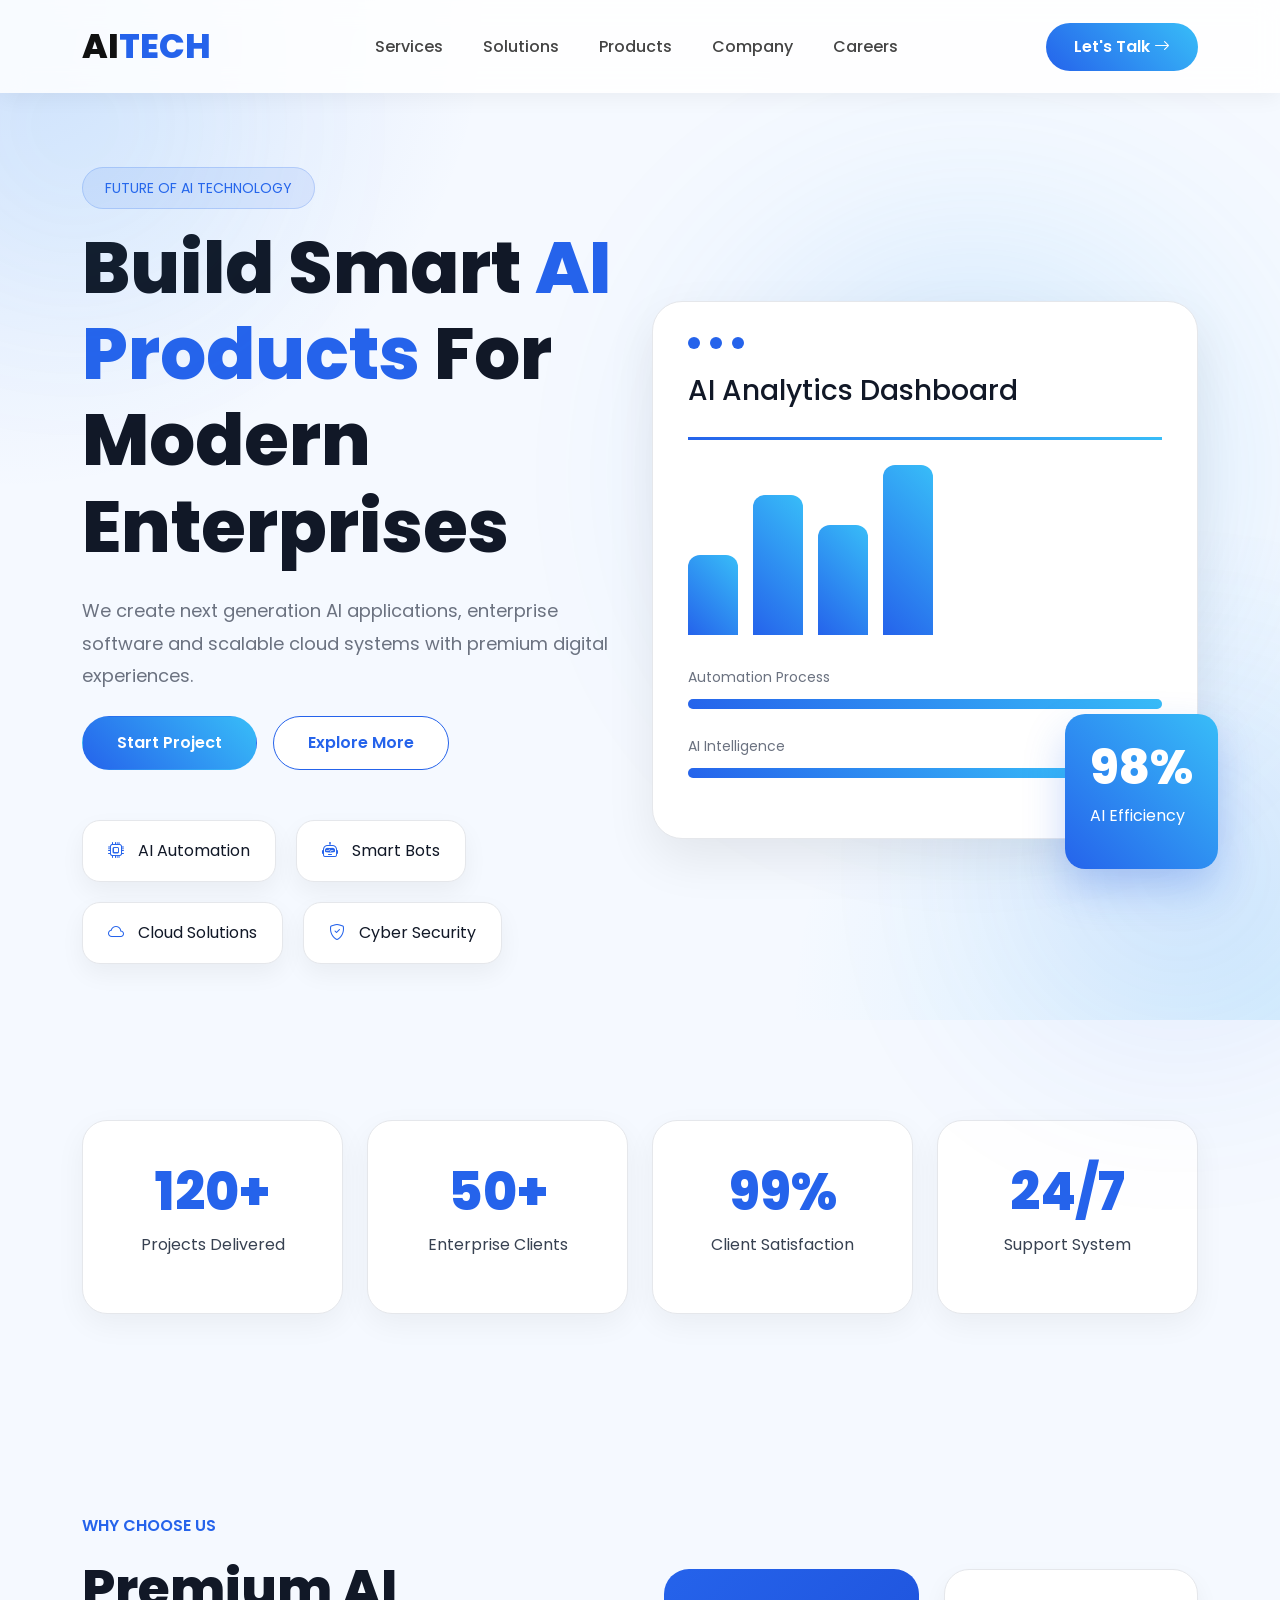
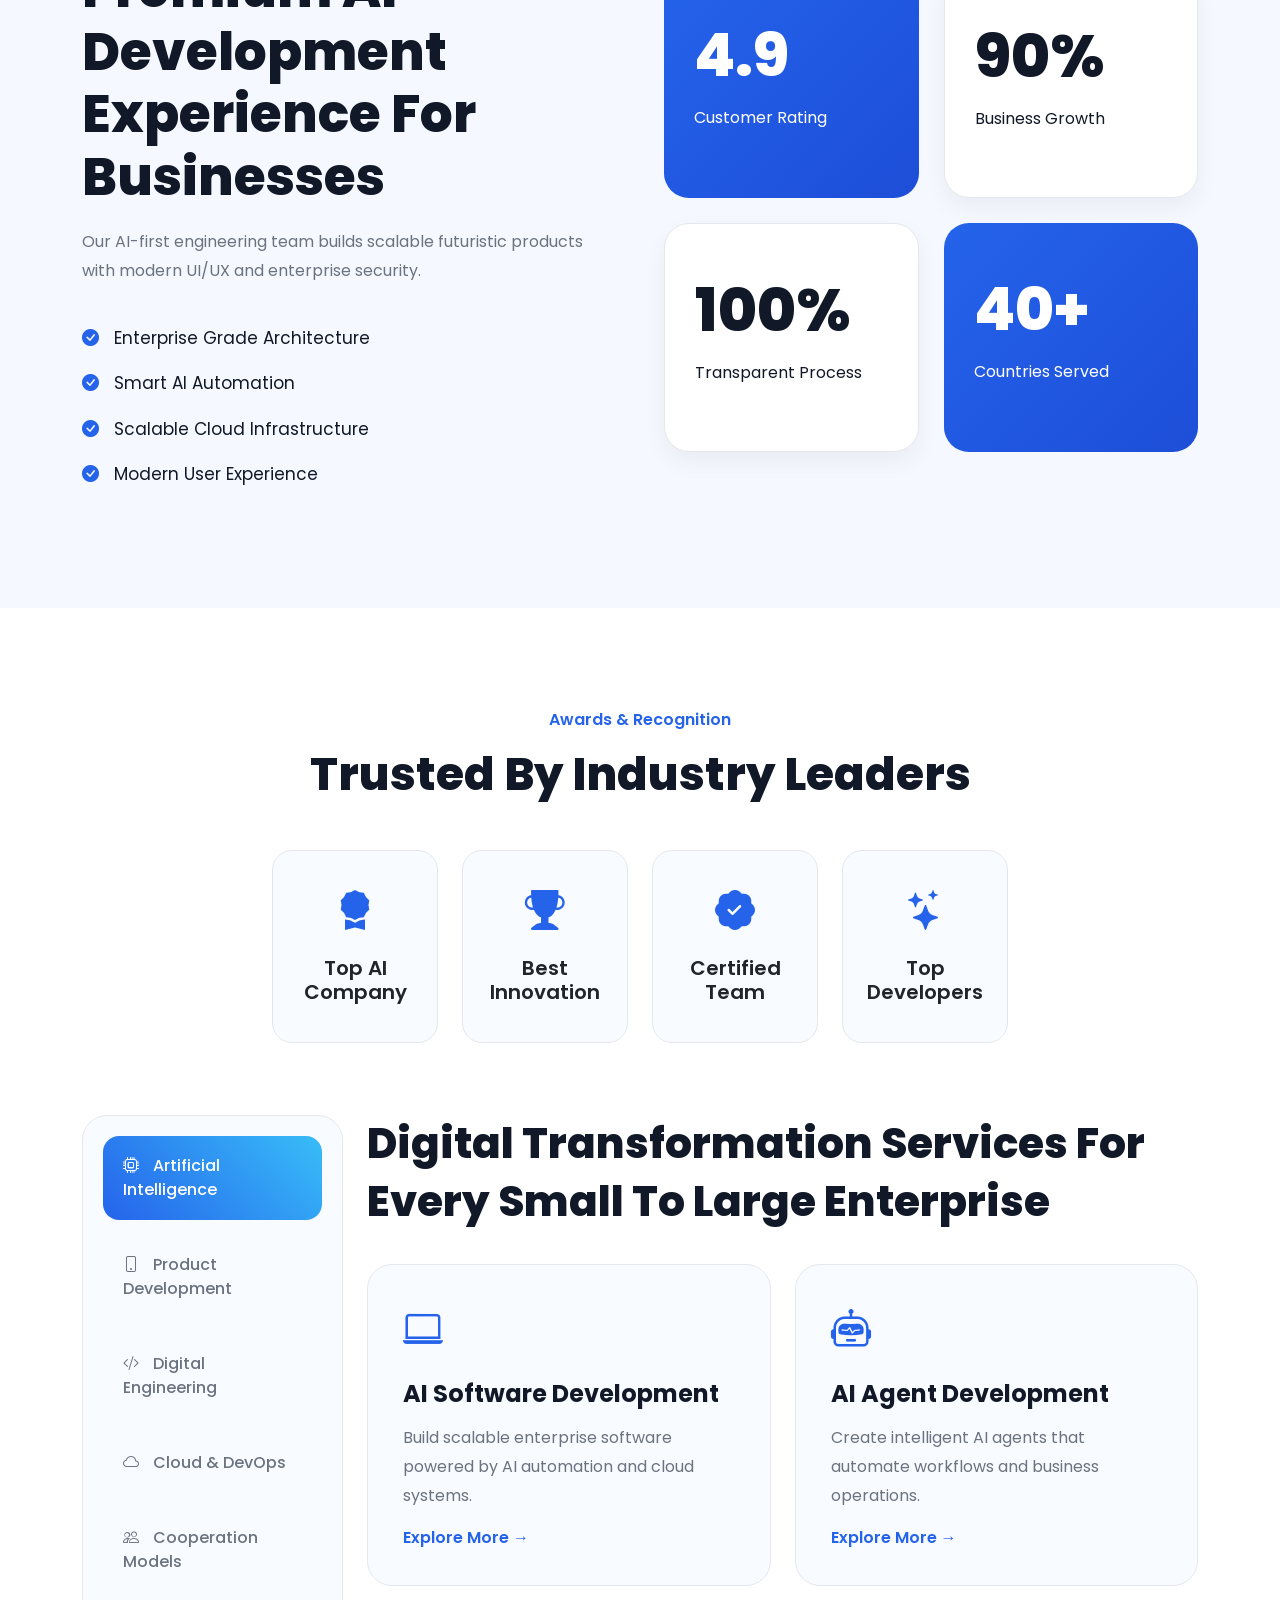
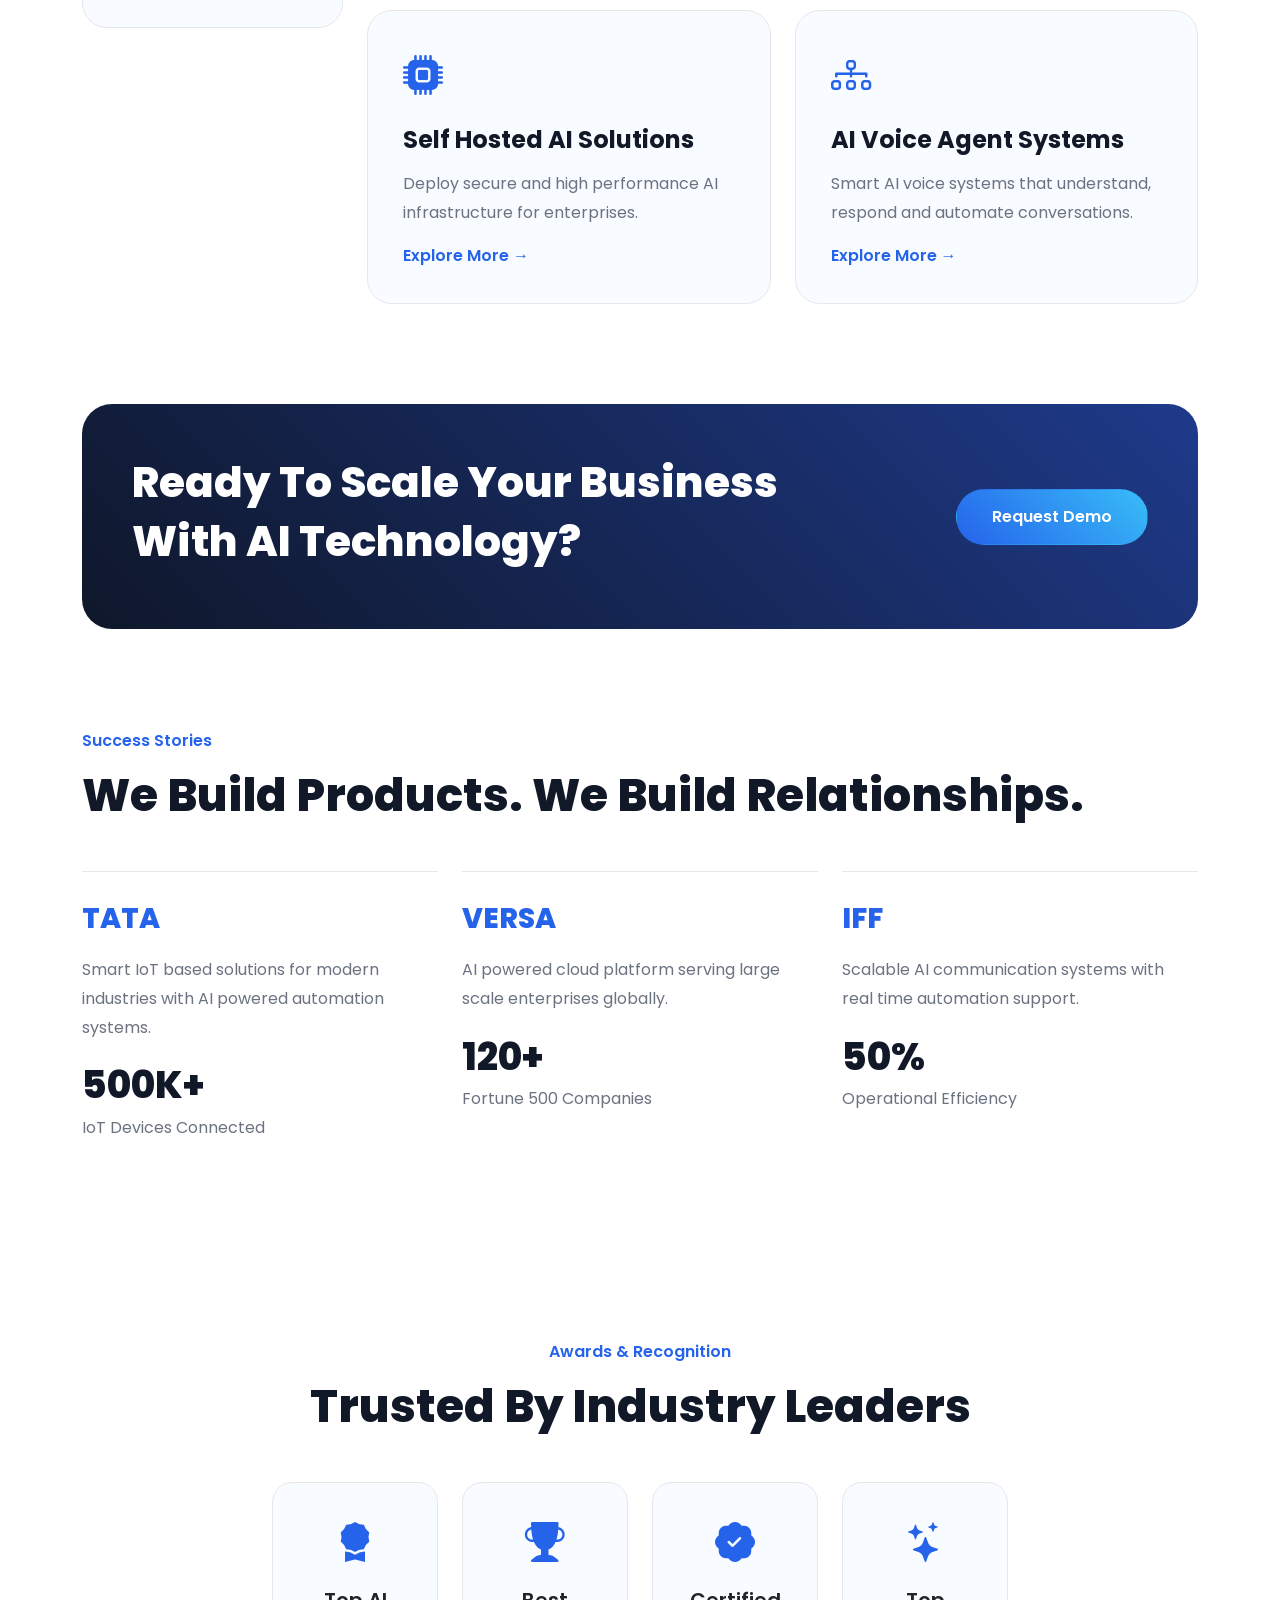
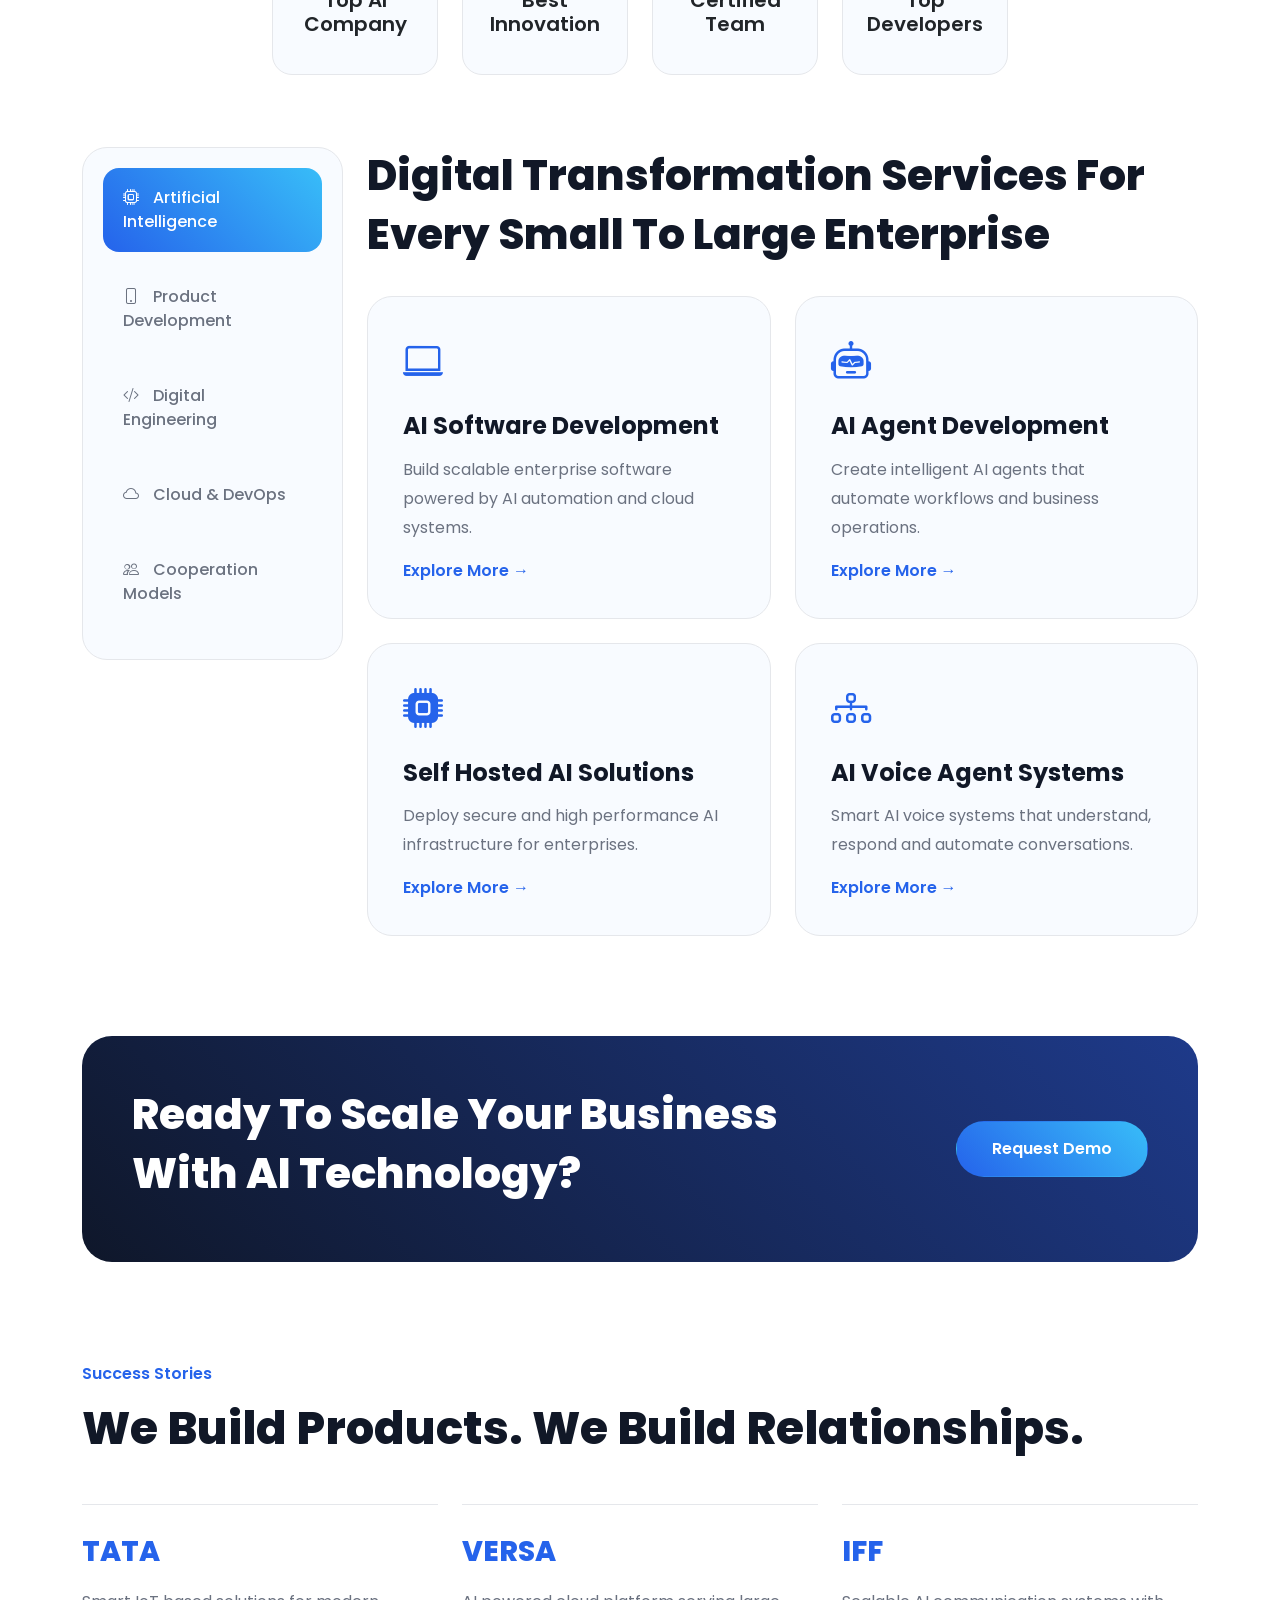
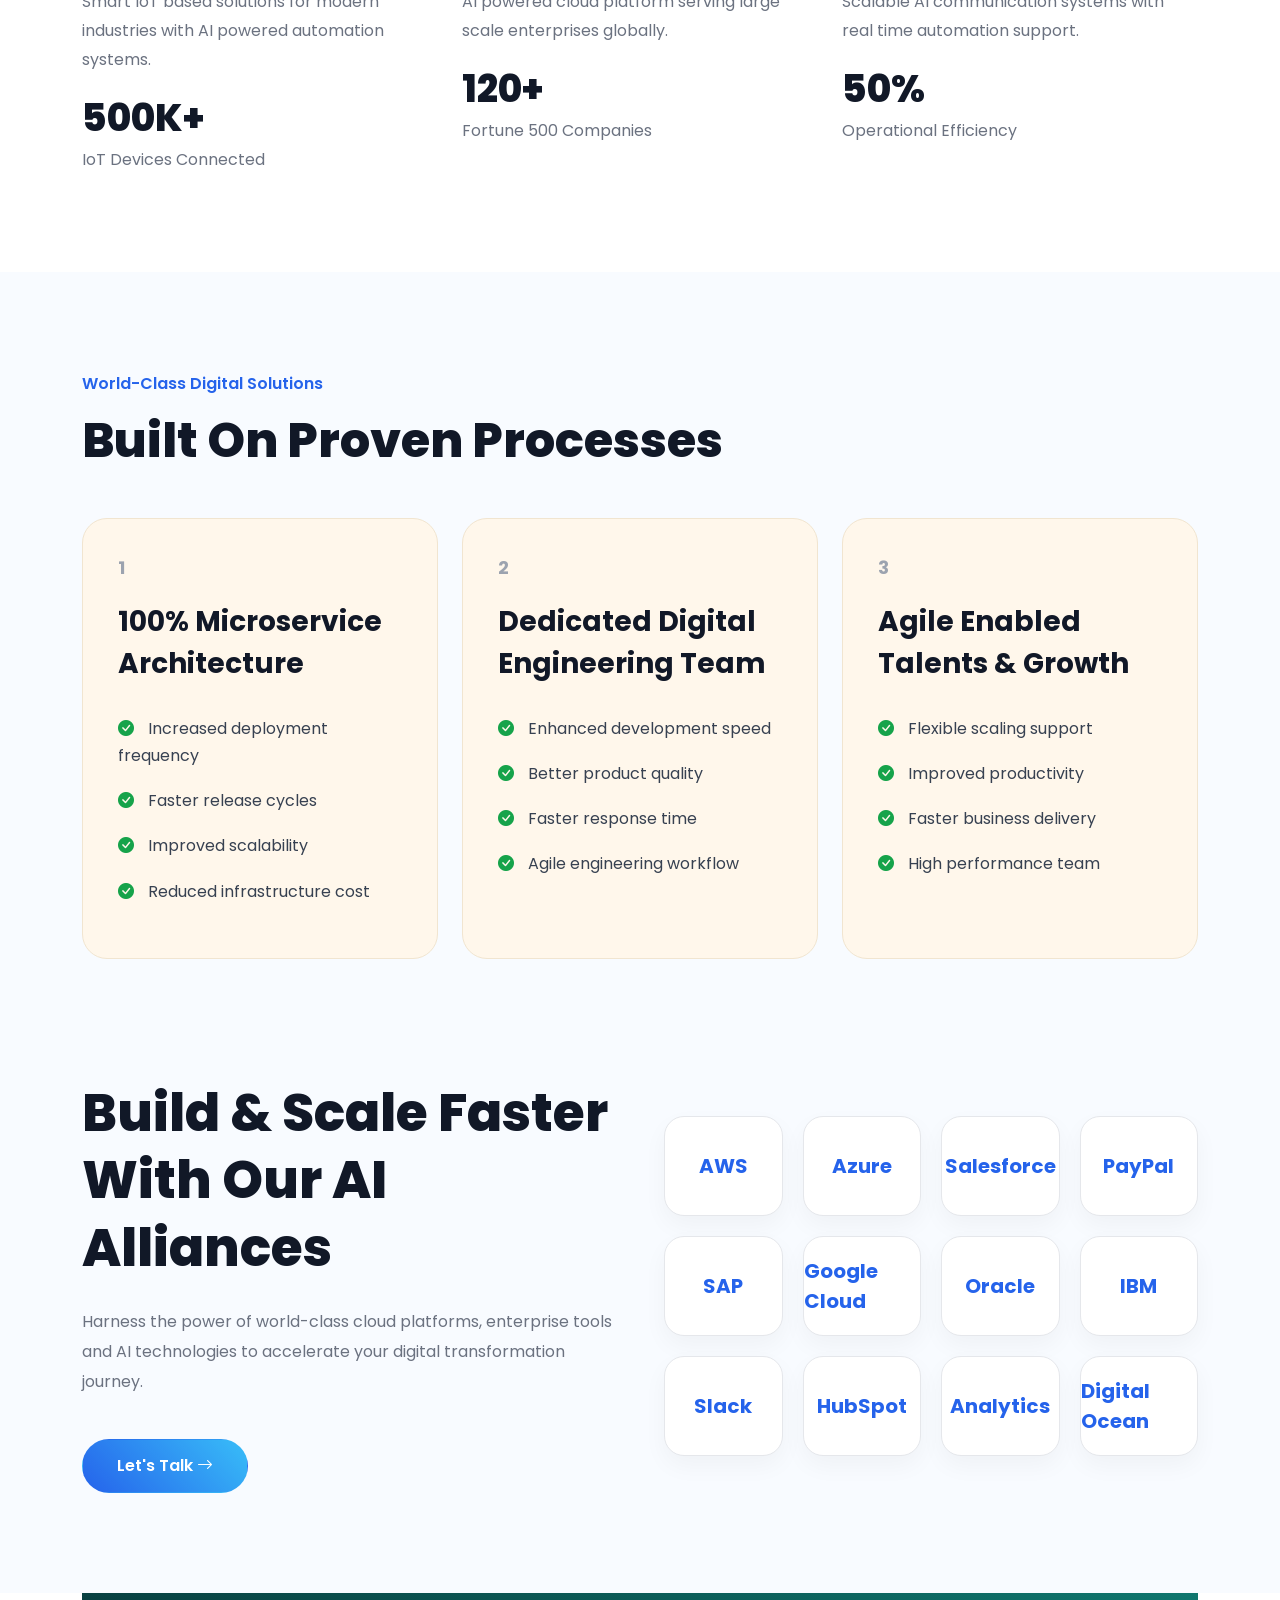
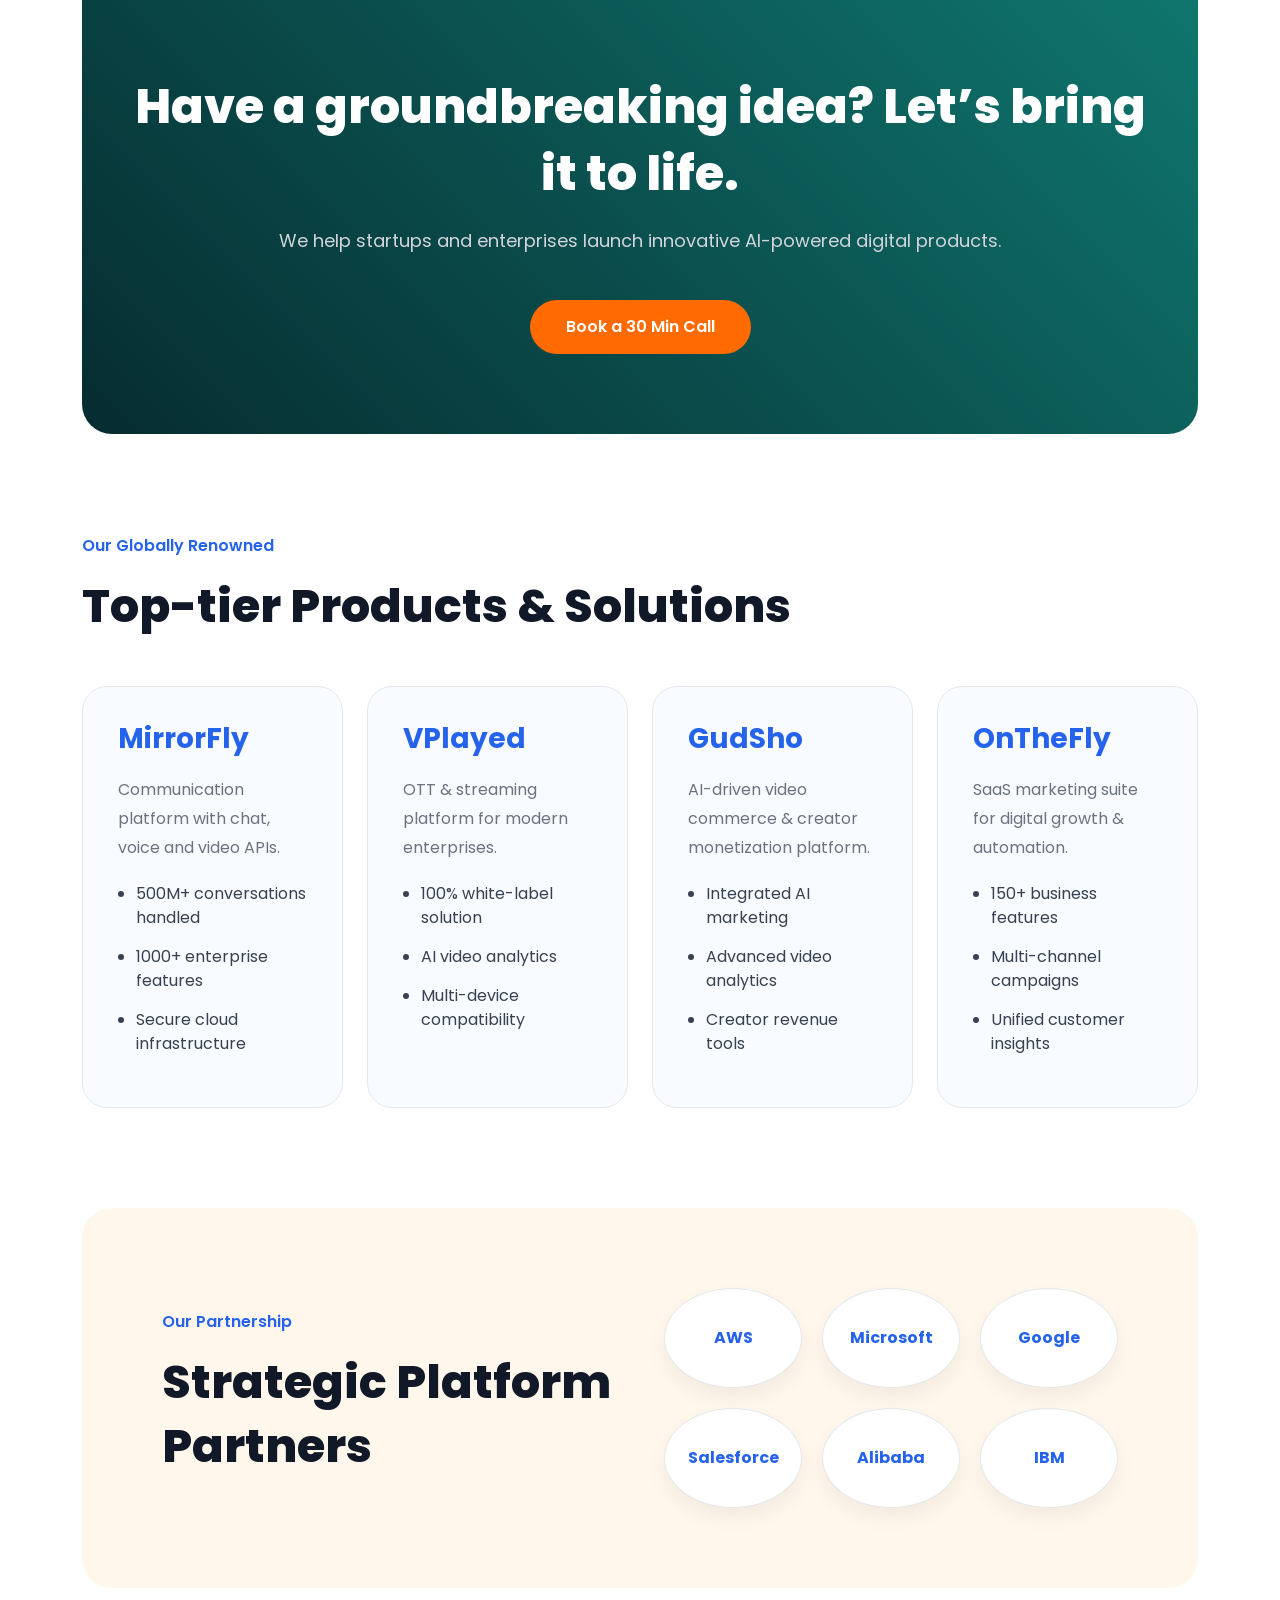
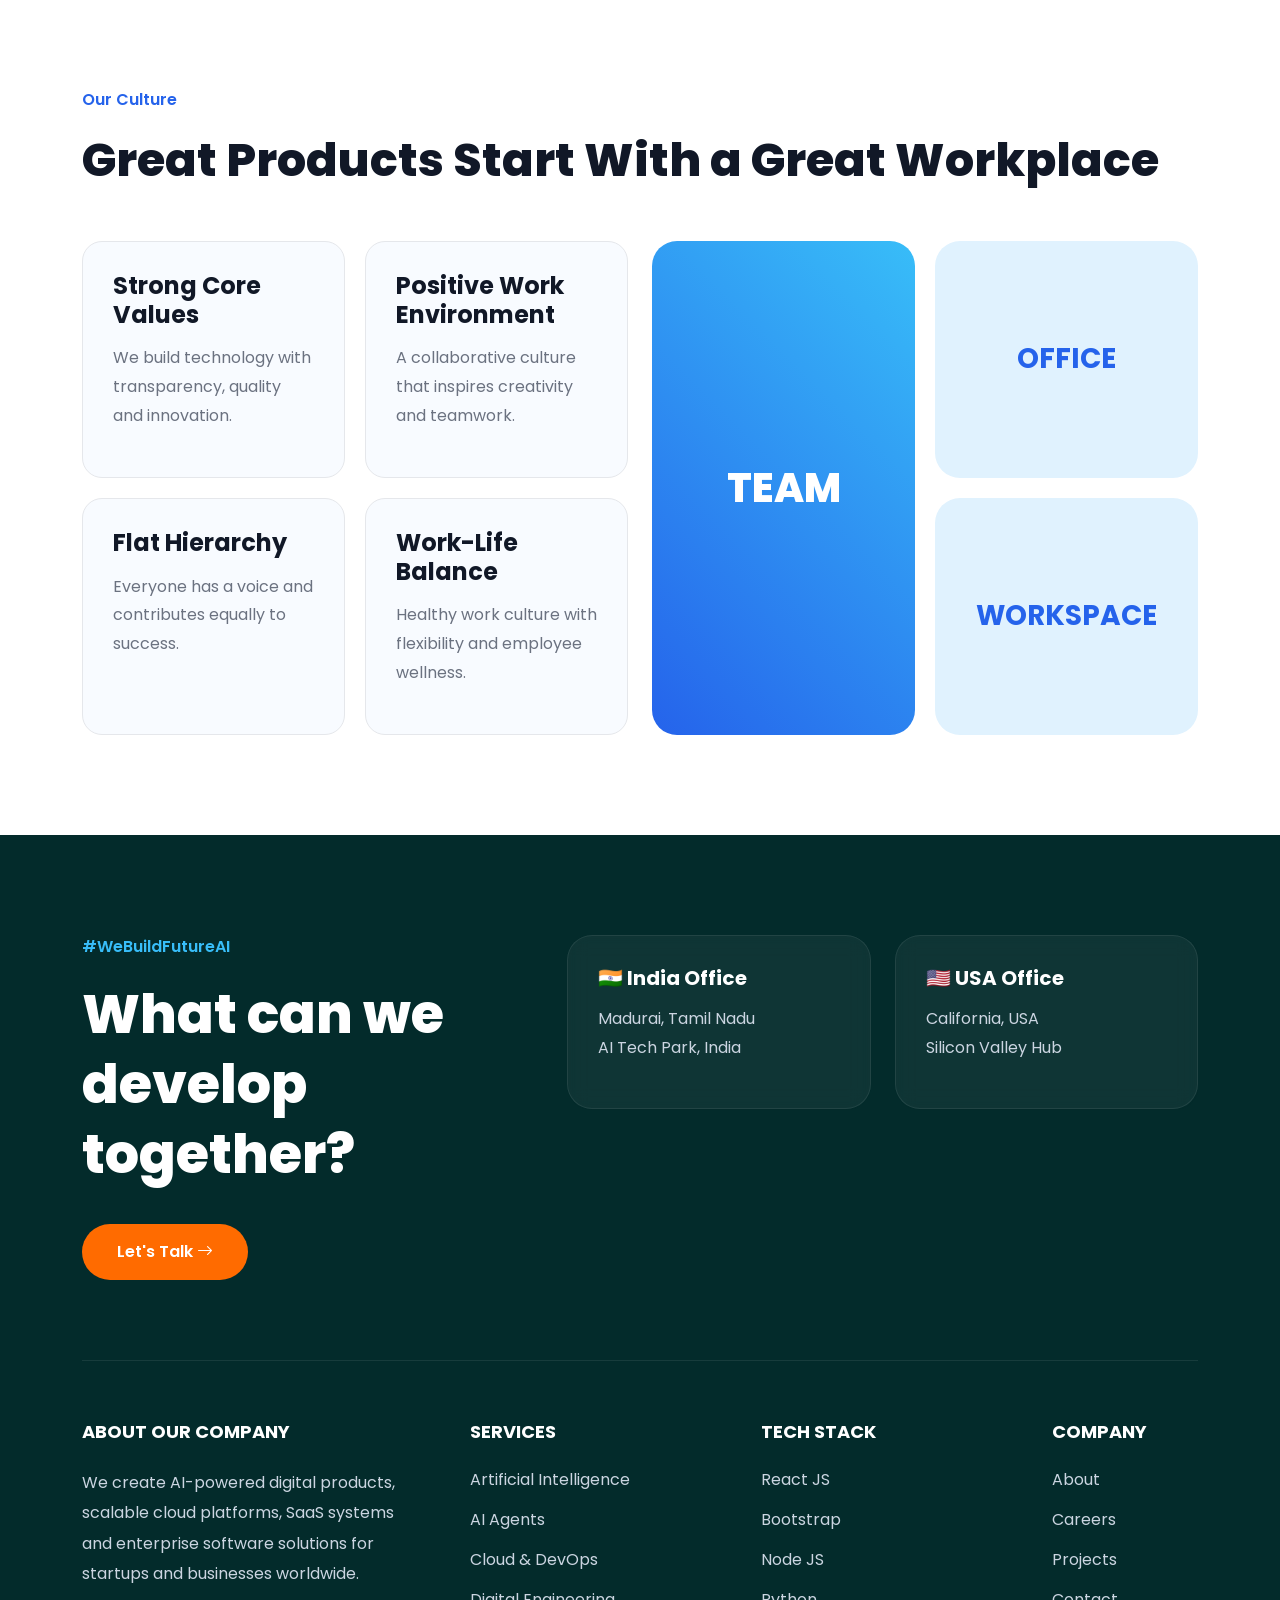
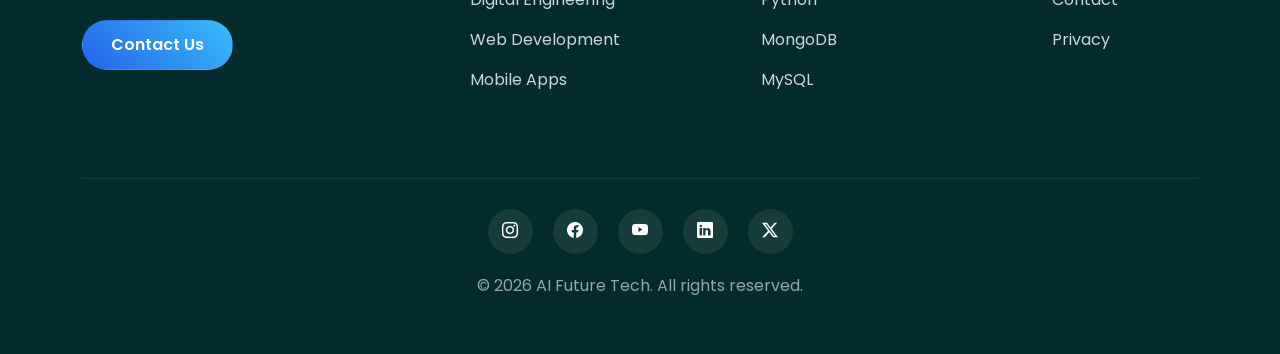
==== index.html @ e61eaa7d "Rename Ai tech.html to index.html" ====
<!DOCTYPE html>
<html lang="en">

<head>
    <meta charset="UTF-8">
    <meta name="viewport" content="width=device-width, initial-scale=1.0">
    <title>AI TECH</title>

    <!-- BOOTSTRAP -->
    <link href="https://cdn.jsdelivr.net/npm/bootstrap@5.3.3/dist/css/bootstrap.min.css" rel="stylesheet">

    <!-- BOOTSTRAP ICON -->
    <link rel="stylesheet" href="https://cdn.jsdelivr.net/npm/bootstrap-icons@1.11.3/font/bootstrap-icons.min.css">

    <!-- EXTERNAL CSS -->
    <link rel="stylesheet" href="style.css">
</head>

<body>


    <!-- NAVBAR -->


    <nav class="navbar navbar-expand-lg navbar-dark fixed-top py-3">
        <div class="container">

            <a class="navbar-brand logo" href="#">
                AI<span>TECH</span>
            </a>

            <button class="navbar-toggler shadow-none border-0" data-bs-toggle="collapse" data-bs-target="#navbar">
                <span class="navbar-toggler-icon"></span>
            </button>

            <div class="collapse navbar-collapse" id="navbar">

                <ul class="navbar-nav mx-auto gap-lg-4 text-center mt-4 mt-lg-0">

                    <li class="nav-item">
                        <a class="nav-link" href="#">Services</a>
                    </li>

                    <li class="nav-item">
                        <a class="nav-link" href="#">Solutions</a>
                    </li>

                    <li class="nav-item">
                        <a class="nav-link" href="#">Products</a>
                    </li>

                    <li class="nav-item">
                        <a class="nav-link" href="#">Company</a>
                    </li>

                    <li class="nav-item">
                        <a class="nav-link" href="#">Careers</a>
                    </li>

                </ul>

                <a href="#" class="btn nav-btn">
                    Let's Talk
                    <i class="bi bi-arrow-right"></i>
                </a>

            </div>

        </div>
    </nav>



    <!-- HERO SECTION -->


    <section class="hero-section">

        <div class="glow glow1"></div>
        <div class="glow glow2"></div>

        <div class="container">

            <div class="row align-items-center min-vh-100">

                <!-- LEFT -->

                <div class="col-lg-6">

                    <div class="hero-text">

                        <span class="hero-badge">
                            FUTURE OF AI TECHNOLOGY
                        </span>

                        <h1>
                            Build Smart <span>AI Products</span>
                            For Modern Enterprises
                        </h1>

                        <p>
                            We create next generation AI applications,
                            enterprise software and scalable cloud systems
                            with premium digital experiences.
                        </p>

                        <div class="d-flex flex-wrap gap-3 mt-4">

                            <a href="#" class="btn hero-btn1">
                                Start Project
                            </a>

                            <a href="#" class="btn hero-btn2">
                                Explore More
                            </a>

                        </div>


                        <!-- FEATURE CARDS -->


                        <div class="feature-wrapper">

                            <div class="feature-card">
                                <i class="bi bi-cpu"></i>
                                AI Automation
                            </div>

                            <div class="feature-card">
                                <i class="bi bi-robot"></i>
                                Smart Bots
                            </div>

                            <div class="feature-card">
                                <i class="bi bi-cloud"></i>
                                Cloud Solutions
                            </div>

                            <div class="feature-card">
                                <i class="bi bi-shield-check"></i>
                                Cyber Security
                            </div>

                        </div>

                    </div>

                </div>



                <!-- RIGHT -->


                <div class="col-lg-6 mt-5 mt-lg-0">

                    <div class="hero-image">

                        <div class="circle-bg"></div>

                        <div class="dashboard-card">

                            <div class="top-dots">
                                <span></span>
                                <span></span>
                                <span></span>
                            </div>

                            <h3>AI Analytics Dashboard</h3>

                            <div class="chart-box">

                                <div class="chart-line"></div>

                                <div class="chart-bars">

                                    <div class="bar bar1"></div>
                                    <div class="bar bar2"></div>
                                    <div class="bar bar3"></div>
                                    <div class="bar bar4"></div>

                                </div>

                            </div>

                            <div class="progress-area">

                                <small>Automation Process</small>

                                <div class="progress">
                                    <div class="progress-bar w-100"></div>
                                </div>

                            </div>

                            <div class="progress-area">

                                <small>AI Intelligence</small>

                                <div class="progress">
                                    <div class="progress-bar progress2"></div>
                                </div>

                            </div>

                        </div>


                        <!-- FLOATING BOX -->


                        <div class="floating-card">

                            <h2>98%</h2>

                            <p>AI Efficiency</p>

                        </div>

                    </div>

                </div>

            </div>

        </div>

    </section>



    <!-- STATS SECTION -->


    <section class="stats-section">

        <div class="container">

            <div class="row g-4">

                <div class="col-md-3 col-6">

                    <div class="stats-card">

                        <h2>120+</h2>
                        <p>Projects Delivered</p>

                    </div>

                </div>

                <div class="col-md-3 col-6">

                    <div class="stats-card">

                        <h2>50+</h2>
                        <p>Enterprise Clients</p>

                    </div>

                </div>

                <div class="col-md-3 col-6">

                    <div class="stats-card">

                        <h2>99%</h2>
                        <p>Client Satisfaction</p>

                    </div>

                </div>

                <div class="col-md-3 col-6">

                    <div class="stats-card">

                        <h2>24/7</h2>
                        <p>Support System</p>

                    </div>

                </div>

            </div>

        </div>

    </section>



    <!-- WHY SECTION -->


    <section class="why-section">

        <div class="container">

            <div class="row align-items-center g-5">

                <!-- LEFT -->

                <div class="col-lg-6">

                    <div class="why-left">

                        <span class="section-tag">
                            WHY CHOOSE US
                        </span>

                        <h2>
                            Premium AI Development
                            Experience For Businesses
                        </h2>

                        <p>
                            Our AI-first engineering team builds scalable
                            futuristic products with modern UI/UX and enterprise security.
                        </p>

                        <div class="why-list">

                            <div>
                                <i class="bi bi-check-circle-fill"></i>
                                Enterprise Grade Architecture
                            </div>

                            <div>
                                <i class="bi bi-check-circle-fill"></i>
                                Smart AI Automation
                            </div>

                            <div>
                                <i class="bi bi-check-circle-fill"></i>
                                Scalable Cloud Infrastructure
                            </div>

                            <div>
                                <i class="bi bi-check-circle-fill"></i>
                                Modern User Experience
                            </div>

                        </div>

                    </div>

                </div>



                <!-- RIGHT -->


                <div class="col-lg-6">

                    <div class="right-grid">

                        <div class="grid-card dark-card">

                            <h1>4.9</h1>
                            <p>Customer Rating</p>

                        </div>

                        <div class="grid-card light-card">

                            <h1>90%</h1>
                            <p>Business Growth</p>

                        </div>

                        <div class="grid-card light-card">

                            <h1>100%</h1>
                            <p>Transparent Process</p>

                        </div>

                        <div class="grid-card dark-card">

                            <h1>40+</h1>
                            <p>Countries Served</p>

                        </div>

                    </div>

                </div>

            </div>

        </div>

    </section>
    <!-- SERVICES SECTION -->

    <section class="services-section">

        <div class="container">

            <!-- TOP AWARDS -->

            <div class="awards-wrapper text-center">

                <p class="award-small">
                    Awards & Recognition
                </p>

                <h2 class="award-title">
                    Trusted By Industry Leaders
                </h2>

                <div class="row justify-content-center g-4 mt-4">

                    <div class="col-6 col-md-2">
                        <div class="award-card">
                            <i class="bi bi-award-fill"></i>
                            <h5>Top AI Company</h5>
                        </div>
                    </div>

                    <div class="col-6 col-md-2">
                        <div class="award-card">
                            <i class="bi bi-trophy-fill"></i>
                            <h5>Best Innovation</h5>
                        </div>
                    </div>

                    <div class="col-6 col-md-2">
                        <div class="award-card">
                            <i class="bi bi-patch-check-fill"></i>
                            <h5>Certified Team</h5>
                        </div>
                    </div>

                    <div class="col-6 col-md-2">
                        <div class="award-card">
                            <i class="bi bi-stars"></i>
                            <h5>Top Developers</h5>
                        </div>
                    </div>

                </div>

            </div>



            <!-- MAIN SERVICES -->

            <div class="row align-items-start mt-5 g-4">

                <!-- LEFT MENU -->

                <div class="col-lg-3">

                    <div class="service-menu">

                        <div class="menu-item active-menu">
                            <i class="bi bi-cpu"></i>
                            Artificial Intelligence
                        </div>

                        <div class="menu-item">
                            <i class="bi bi-phone"></i>
                            Product Development
                        </div>

                        <div class="menu-item">
                            <i class="bi bi-code-slash"></i>
                            Digital Engineering
                        </div>

                        <div class="menu-item">
                            <i class="bi bi-cloud"></i>
                            Cloud & DevOps
                        </div>

                        <div class="menu-item">
                            <i class="bi bi-people"></i>
                            Cooperation Models
                        </div>

                    </div>

                </div>



                <!-- RIGHT CARDS -->

                <div class="col-lg-9">

                    <h2 class="service-title">
                        Digital Transformation Services For
                        Every Small To Large Enterprise
                    </h2>

                    <div class="row g-4 mt-2">

                        <div class="col-md-6">

                            <div class="service-card">

                                <i class="bi bi-laptop service-icon"></i>

                                <h4>AI Software Development</h4>

                                <p>
                                    Build scalable enterprise software powered
                                    by AI automation and cloud systems.
                                </p>

                                <a href="#">
                                    Explore More →
                                </a>

                            </div>

                        </div>

                        <div class="col-md-6">

                            <div class="service-card">

                                <i class="bi bi-robot service-icon"></i>

                                <h4>AI Agent Development</h4>

                                <p>
                                    Create intelligent AI agents that automate
                                    workflows and business operations.
                                </p>

                                <a href="#">
                                    Explore More →
                                </a>

                            </div>

                        </div>

                        <div class="col-md-6">

                            <div class="service-card">

                                <i class="bi bi-cpu-fill service-icon"></i>

                                <h4>Self Hosted AI Solutions</h4>

                                <p>
                                    Deploy secure and high performance
                                    AI infrastructure for enterprises.
                                </p>

                                <a href="#">
                                    Explore More →
                                </a>

                            </div>

                        </div>

                        <div class="col-md-6">

                            <div class="service-card">

                                <i class="bi bi-diagram-3 service-icon"></i>

                                <h4>AI Voice Agent Systems</h4>

                                <p>
                                    Smart AI voice systems that understand,
                                    respond and automate conversations.
                                </p>

                                <a href="#">
                                    Explore More →
                                </a>

                            </div>

                        </div>

                    </div>

                </div>

            </div>



            <!-- CTA SECTION -->

            <div class="cta-box">

                <div class="row align-items-center">

                    <div class="col-lg-8">

                        <h2>
                            Ready To Scale Your Business
                            With AI Technology?
                        </h2>

                    </div>

                    <div class="col-lg-4 text-lg-end mt-4 mt-lg-0">

                        <a href="#" class="btn cta-btn">
                            Request Demo
                        </a>

                    </div>

                </div>

            </div>



            <!-- SUCCESS STORIES -->

            <div class="success-wrapper">

                <p class="success-small">
                    Success Stories
                </p>

                <h2 class="success-title">
                    We Build Products. We Build Relationships.
                </h2>

                <div class="row g-4 mt-4">

                    <div class="col-md-4">

                        <div class="success-card">

                            <h3>TATA</h3>

                            <p>
                                Smart IoT based solutions for modern industries
                                with AI powered automation systems.
                            </p>

                            <h4>500K+</h4>

                            <span>IoT Devices Connected</span>

                        </div>

                    </div>

                    <div class="col-md-4">

                        <div class="success-card">

                            <h3>VERSA</h3>

                            <p>
                                AI powered cloud platform serving
                                large scale enterprises globally.
                            </p>

                            <h4>120+</h4>

                            <span>Fortune 500 Companies</span>

                        </div>

                    </div>

                    <div class="col-md-4">

                        <div class="success-card">

                            <h3>IFF</h3>

                            <p>
                                Scalable AI communication systems
                                with real time automation support.
                            </p>

                            <h4>50%</h4>

                            <span>Operational Efficiency</span>

                        </div>

                    </div>

                </div>

            </div>

        </div>

    </section>
    <!-- SERVICES SECTION -->

    <section class="services-section">

        <div class="container">

            <!-- TOP AWARDS -->

            <div class="awards-wrapper text-center">

                <p class="award-small">
                    Awards & Recognition
                </p>

                <h2 class="award-title">
                    Trusted By Industry Leaders
                </h2>

                <div class="row justify-content-center g-4 mt-4">

                    <div class="col-6 col-md-2">
                        <div class="award-card">
                            <i class="bi bi-award-fill"></i>
                            <h5>Top AI Company</h5>
                        </div>
                    </div>

                    <div class="col-6 col-md-2">
                        <div class="award-card">
                            <i class="bi bi-trophy-fill"></i>
                            <h5>Best Innovation</h5>
                        </div>
                    </div>

                    <div class="col-6 col-md-2">
                        <div class="award-card">
                            <i class="bi bi-patch-check-fill"></i>
                            <h5>Certified Team</h5>
                        </div>
                    </div>

                    <div class="col-6 col-md-2">
                        <div class="award-card">
                            <i class="bi bi-stars"></i>
                            <h5>Top Developers</h5>
                        </div>
                    </div>

                </div>

            </div>



            <!-- MAIN SERVICES -->

            <div class="row align-items-start mt-5 g-4">

                <!-- LEFT MENU -->

                <div class="col-lg-3">

                    <div class="service-menu">

                        <div class="menu-item active-menu">
                            <i class="bi bi-cpu"></i>
                            Artificial Intelligence
                        </div>

                        <div class="menu-item">
                            <i class="bi bi-phone"></i>
                            Product Development
                        </div>

                        <div class="menu-item">
                            <i class="bi bi-code-slash"></i>
                            Digital Engineering
                        </div>

                        <div class="menu-item">
                            <i class="bi bi-cloud"></i>
                            Cloud & DevOps
                        </div>

                        <div class="menu-item">
                            <i class="bi bi-people"></i>
                            Cooperation Models
                        </div>

                    </div>

                </div>



                <!-- RIGHT CARDS -->

                <div class="col-lg-9">

                    <h2 class="service-title">
                        Digital Transformation Services For
                        Every Small To Large Enterprise
                    </h2>

                    <div class="row g-4 mt-2">

                        <div class="col-md-6">

                            <div class="service-card">

                                <i class="bi bi-laptop service-icon"></i>

                                <h4>AI Software Development</h4>

                                <p>
                                    Build scalable enterprise software powered
                                    by AI automation and cloud systems.
                                </p>

                                <a href="#">
                                    Explore More →
                                </a>

                            </div>

                        </div>

                        <div class="col-md-6">

                            <div class="service-card">

                                <i class="bi bi-robot service-icon"></i>

                                <h4>AI Agent Development</h4>

                                <p>
                                    Create intelligent AI agents that automate
                                    workflows and business operations.
                                </p>

                                <a href="#">
                                    Explore More →
                                </a>

                            </div>

                        </div>

                        <div class="col-md-6">

                            <div class="service-card">

                                <i class="bi bi-cpu-fill service-icon"></i>

                                <h4>Self Hosted AI Solutions</h4>

                                <p>
                                    Deploy secure and high performance
                                    AI infrastructure for enterprises.
                                </p>

                                <a href="#">
                                    Explore More →
                                </a>

                            </div>

                        </div>

                        <div class="col-md-6">

                            <div class="service-card">

                                <i class="bi bi-diagram-3 service-icon"></i>

                                <h4>AI Voice Agent Systems</h4>

                                <p>
                                    Smart AI voice systems that understand,
                                    respond and automate conversations.
                                </p>

                                <a href="#">
                                    Explore More →
                                </a>

                            </div>

                        </div>

                    </div>

                </div>

            </div>



            <!-- CTA SECTION -->

            <div class="cta-box">

                <div class="row align-items-center">

                    <div class="col-lg-8">

                        <h2>
                            Ready To Scale Your Business
                            With AI Technology?
                        </h2>

                    </div>

                    <div class="col-lg-4 text-lg-end mt-4 mt-lg-0">

                        <a href="#" class="btn cta-btn">
                            Request Demo
                        </a>

                    </div>

                </div>

            </div>



            <!-- SUCCESS STORIES -->

            <div class="success-wrapper">

                <p class="success-small">
                    Success Stories
                </p>

                <h2 class="success-title">
                    We Build Products. We Build Relationships.
                </h2>

                <div class="row g-4 mt-4">

                    <div class="col-md-4">

                        <div class="success-card">

                            <h3>TATA</h3>

                            <p>
                                Smart IoT based solutions for modern industries
                                with AI powered automation systems.
                            </p>

                            <h4>500K+</h4>

                            <span>IoT Devices Connected</span>

                        </div>

                    </div>

                    <div class="col-md-4">

                        <div class="success-card">

                            <h3>VERSA</h3>

                            <p>
                                AI powered cloud platform serving
                                large scale enterprises globally.
                            </p>

                            <h4>120+</h4>

                            <span>Fortune 500 Companies</span>

                        </div>

                    </div>

                    <div class="col-md-4">

                        <div class="success-card">

                            <h3>IFF</h3>

                            <p>
                                Scalable AI communication systems
                                with real time automation support.
                            </p>

                            <h4>50%</h4>

                            <span>Operational Efficiency</span>

                        </div>

                    </div>

                </div>

            </div>

        </div>

    </section>
    <!-- PROCESS SECTION -->

    <section class="process-section">

        <div class="container">

            <!-- TOP TITLE -->

            <div class="process-heading">

                <p class="process-small">
                    World-Class Digital Solutions
                </p>

                <h2 class="process-title">
                    Built On Proven Processes
                </h2>

            </div>



            <!-- PROCESS CARDS -->

            <div class="row g-4 mt-4">

                <!-- CARD 1 -->

                <div class="col-lg-4">

                    <div class="process-card">

                        <span class="process-number">1</span>

                        <h3>
                            100% Microservice Architecture
                        </h3>

                        <div class="process-list">

                            <div>
                                <i class="bi bi-check-circle-fill"></i>
                                Increased deployment frequency
                            </div>

                            <div>
                                <i class="bi bi-check-circle-fill"></i>
                                Faster release cycles
                            </div>

                            <div>
                                <i class="bi bi-check-circle-fill"></i>
                                Improved scalability
                            </div>

                            <div>
                                <i class="bi bi-check-circle-fill"></i>
                                Reduced infrastructure cost
                            </div>

                        </div>

                    </div>

                </div>



                <!-- CARD 2 -->

                <div class="col-lg-4">

                    <div class="process-card">

                        <span class="process-number">2</span>

                        <h3>
                            Dedicated Digital Engineering Team
                        </h3>

                        <div class="process-list">

                            <div>
                                <i class="bi bi-check-circle-fill"></i>
                                Enhanced development speed
                            </div>

                            <div>
                                <i class="bi bi-check-circle-fill"></i>
                                Better product quality
                            </div>

                            <div>
                                <i class="bi bi-check-circle-fill"></i>
                                Faster response time
                            </div>

                            <div>
                                <i class="bi bi-check-circle-fill"></i>
                                Agile engineering workflow
                            </div>

                        </div>

                    </div>

                </div>



                <!-- CARD 3 -->

                <div class="col-lg-4">

                    <div class="process-card">

                        <span class="process-number">3</span>

                        <h3>
                            Agile Enabled Talents & Growth
                        </h3>

                        <div class="process-list">

                            <div>
                                <i class="bi bi-check-circle-fill"></i>
                                Flexible scaling support
                            </div>

                            <div>
                                <i class="bi bi-check-circle-fill"></i>
                                Improved productivity
                            </div>

                            <div>
                                <i class="bi bi-check-circle-fill"></i>
                                Faster business delivery
                            </div>

                            <div>
                                <i class="bi bi-check-circle-fill"></i>
                                High performance team
                            </div>

                        </div>

                    </div>

                </div>

            </div>



            <!-- PLATFORM SECTION -->

            <div class="platform-section">

                <div class="row align-items-center g-5">

                    <!-- LEFT -->

                    <div class="col-lg-6">

                        <div class="platform-content">

                            <h2>
                                Build & Scale Faster
                                With Our AI Alliances
                            </h2>

                            <p>
                                Harness the power of world-class cloud platforms,
                                enterprise tools and AI technologies to accelerate
                                your digital transformation journey.
                            </p>

                            <a href="#" class="btn platform-btn">
                                Let's Talk
                                <i class="bi bi-arrow-right"></i>
                            </a>

                        </div>

                    </div>



                    <!-- RIGHT -->

                    <div class="col-lg-6">

                        <div class="logo-grid">

                            <div class="logo-box">AWS</div>
                            <div class="logo-box">Azure</div>
                            <div class="logo-box">Salesforce</div>
                            <div class="logo-box">PayPal</div>

                            <div class="logo-box">SAP</div>
                            <div class="logo-box">Google Cloud</div>
                            <div class="logo-box">Oracle</div>
                            <div class="logo-box">IBM</div>

                            <div class="logo-box">Slack</div>
                            <div class="logo-box">HubSpot</div>
                            <div class="logo-box">Analytics</div>
                            <div class="logo-box">Digital Ocean</div>

                        </div>

                    </div>

                </div>

            </div>

        </div>

    </section>
    <!-- FINAL SHOWCASE SECTION -->

    <section class="showcase-section">

        <div class="container">

            <!-- CTA BANNER -->

            <div class="idea-banner text-center">

                <h2>
                    Have a groundbreaking idea?
                    Let’s bring it to life.
                </h2>

                <p>
                    We help startups and enterprises launch innovative
                    AI-powered digital products.
                </p>

                <a href="#" class="btn idea-btn">
                    Book a 30 Min Call
                </a>

            </div>



            <!-- PRODUCTS SECTION -->

            <div class="products-section">

                <p class="section-small">
                    Our Globally Renowned
                </p>

                <h2 class="section-title">
                    Top-tier Products & Solutions
                </h2>

                <div class="row g-4 mt-4">

                    <!-- PRODUCT 1 -->

                    <div class="col-lg-3 col-md-6">

                        <div class="product-card">

                            <h4>MirrorFly</h4>

                            <p>
                                Communication platform with chat,
                                voice and video APIs.
                            </p>

                            <ul>
                                <li>500M+ conversations handled</li>
                                <li>1000+ enterprise features</li>
                                <li>Secure cloud infrastructure</li>
                            </ul>

                        </div>

                    </div>



                    <!-- PRODUCT 2 -->

                    <div class="col-lg-3 col-md-6">

                        <div class="product-card">

                            <h4>VPlayed</h4>

                            <p>
                                OTT & streaming platform
                                for modern enterprises.
                            </p>

                            <ul>
                                <li>100% white-label solution</li>
                                <li>AI video analytics</li>
                                <li>Multi-device compatibility</li>
                            </ul>

                        </div>

                    </div>



                    <!-- PRODUCT 3 -->

                    <div class="col-lg-3 col-md-6">

                        <div class="product-card">

                            <h4>GudSho</h4>

                            <p>
                                AI-driven video commerce
                                & creator monetization platform.
                            </p>

                            <ul>
                                <li>Integrated AI marketing</li>
                                <li>Advanced video analytics</li>
                                <li>Creator revenue tools</li>
                            </ul>

                        </div>

                    </div>



                    <!-- PRODUCT 4 -->

                    <div class="col-lg-3 col-md-6">

                        <div class="product-card">

                            <h4>OnTheFly</h4>

                            <p>
                                SaaS marketing suite for
                                digital growth & automation.
                            </p>

                            <ul>
                                <li>150+ business features</li>
                                <li>Multi-channel campaigns</li>
                                <li>Unified customer insights</li>
                            </ul>

                        </div>

                    </div>

                </div>

            </div>



            <!-- PARTNER SECTION -->

            <div class="partner-section">

                <div class="row align-items-center g-5">

                    <!-- LEFT -->

                    <div class="col-lg-6">

                        <p class="section-small">
                            Our Partnership
                        </p>

                        <h2 class="section-title">
                            Strategic Platform Partners
                        </h2>

                    </div>



                    <!-- RIGHT -->

                    <div class="col-lg-6">

                        <div class="partner-grid">

                            <div class="partner-logo">AWS</div>
                            <div class="partner-logo">Microsoft</div>
                            <div class="partner-logo">Google</div>

                            <div class="partner-logo">Salesforce</div>
                            <div class="partner-logo">Alibaba</div>
                            <div class="partner-logo">IBM</div>

                        </div>

                    </div>

                </div>

            </div>



            <!-- CULTURE SECTION -->

            <div class="culture-section">

                <p class="section-small">
                    Our Culture
                </p>

                <h2 class="section-title">
                    Great Products Start With
                    a Great Workplace
                </h2>

                <div class="row g-4 mt-4">

                    <!-- LEFT -->

                    <div class="col-lg-6">

                        <div class="culture-grid">

                            <div class="culture-box">

                                <h4>Strong Core Values</h4>

                                <p>
                                    We build technology with transparency,
                                    quality and innovation.
                                </p>

                            </div>

                            <div class="culture-box">

                                <h4>Positive Work Environment</h4>

                                <p>
                                    A collaborative culture that inspires
                                    creativity and teamwork.
                                </p>

                            </div>

                            <div class="culture-box">

                                <h4>Flat Hierarchy</h4>

                                <p>
                                    Everyone has a voice and contributes
                                    equally to success.
                                </p>

                            </div>

                            <div class="culture-box">

                                <h4>Work-Life Balance</h4>

                                <p>
                                    Healthy work culture with flexibility
                                    and employee wellness.
                                </p>

                            </div>

                        </div>

                    </div>



                    <!-- RIGHT -->

                    <div class="col-lg-6">

                        <div class="image-layout">

                            <div class="big-image">
                                TEAM
                            </div>

                            <div class="small-images">

                                <div class="small-image">
                                    OFFICE
                                </div>

                                <div class="small-image">
                                    WORKSPACE
                                </div>

                            </div>

                        </div>

                    </div>

                </div>

            </div>

        </div>

    </section>
    <!-- FOOTER SECTION -->

    <footer class="footer-section">

        <div class="container">

            <!-- TOP AREA -->

            <div class="row g-5">

                <!-- LEFT -->

                <div class="col-lg-5">

                    <p class="footer-tag">
                        #WeBuildFutureAI
                    </p>

                    <h2 class="footer-title">
                        What can we develop
                        together?
                    </h2>

                    <a href="#" class="btn footer-btn">
                        Let's Talk
                        <i class="bi bi-arrow-right"></i>
                    </a>

                </div>



                <!-- RIGHT -->

                <div class="col-lg-7">

                    <div class="row g-4">

                        <div class="col-md-6">

                            <div class="location-card">

                                <h5>
                                    🇮🇳 India Office
                                </h5>

                                <p>
                                    Madurai, Tamil Nadu<br>
                                    AI Tech Park, India
                                </p>

                            </div>

                        </div>

                        <div class="col-md-6">

                            <div class="location-card">

                                <h5>
                                    🇺🇸 USA Office
                                </h5>

                                <p>
                                    California, USA<br>
                                    Silicon Valley Hub
                                </p>

                            </div>

                        </div>

                    </div>

                </div>

            </div>



            <!-- MIDDLE AREA -->

            <div class="footer-middle">

                <div class="row g-5">

                    <!-- ABOUT -->

                    <div class="col-lg-4">

                        <div class="footer-about">

                            <h4>ABOUT OUR COMPANY</h4>

                            <p>
                                We create AI-powered digital products,
                                scalable cloud platforms, SaaS systems
                                and enterprise software solutions for
                                startups and businesses worldwide.
                            </p>

                            <a href="#" class="btn contact-btn">
                                Contact Us
                            </a>

                        </div>

                    </div>



                    <!-- SERVICES -->

                    <div class="col-lg-3">

                        <div class="footer-links">

                            <h4>SERVICES</h4>

                            <a href="#">Artificial Intelligence</a>
                            <a href="#">AI Agents</a>
                            <a href="#">Cloud & DevOps</a>
                            <a href="#">Digital Engineering</a>
                            <a href="#">Web Development</a>
                            <a href="#">Mobile Apps</a>

                        </div>

                    </div>



                    <!-- TECHNOLOGIES -->

                    <div class="col-lg-3">

                        <div class="footer-links">

                            <h4>TECH STACK</h4>

                            <a href="#">React JS</a>
                            <a href="#">Bootstrap</a>
                            <a href="#">Node JS</a>
                            <a href="#">Python</a>
                            <a href="#">MongoDB</a>
                            <a href="#">MySQL</a>

                        </div>

                    </div>



                    <!-- COMPANY -->

                    <div class="col-lg-2">

                        <div class="footer-links">

                            <h4>COMPANY</h4>

                            <a href="#">About</a>
                            <a href="#">Careers</a>
                            <a href="#">Projects</a>
                            <a href="#">Contact</a>
                            <a href="#">Privacy</a>

                        </div>

                    </div>

                </div>

            </div>



            <!-- BOTTOM -->

            <div class="footer-bottom">

                <div class="social-icons">

                    <a href="#">
                        <i class="bi bi-instagram"></i>
                    </a>

                    <a href="#">
                        <i class="bi bi-facebook"></i>
                    </a>

                    <a href="#">
                        <i class="bi bi-youtube"></i>
                    </a>

                    <a href="#">
                        <i class="bi bi-linkedin"></i>
                    </a>

                    <a href="#">
                        <i class="bi bi-twitter-x"></i>
                    </a>

                </div>

                <p>
                    © 2026 AI Future Tech.
                    All rights reserved.
                </p>

            </div>

        </div>

    </footer>
    <script src="https://cdn.jsdelivr.net/npm/bootstrap@5.3.3/dist/js/bootstrap.bundle.min.js"></script>

</body>

</html>
---- style.css ----
/* GOOGLE FONT */

@import url('https://fonts.googleapis.com/css2?family=Poppins:wght@300;400;500;600;700;800&display=swap');

* {
    margin: 0;
    padding: 0;
    box-sizing: border-box;
}

body {
    font-family: 'Poppins', sans-serif;
    background: #f5f9ff;
    overflow-x: hidden;
}



/* NAVBAR */

.navbar {
    background: rgba(255, 255, 255, 0.85);
    backdrop-filter: blur(12px);
    box-shadow: 0 5px 20px rgba(0, 0, 0, 0.05);
}

.logo {
    color: #111 !important;
    font-size: 34px;
    font-weight: 800;
}

.logo span {
    color: #2563eb;
}

.nav-link {
    color: #444 !important;
    font-weight: 500;
    position: relative;
}

.nav-link::after {
    content: '';
    position: absolute;
    left: 0;
    bottom: -5px;
    width: 0%;
    height: 2px;
    background: #2563eb;
    transition: 0.4s;
}

.nav-link:hover::after {
    width: 100%;
}

.nav-btn {
    background: linear-gradient(45deg, #2563eb, #38bdf8);
    color: white;
    padding: 12px 28px;
    border-radius: 50px;
    border: none;
    font-weight: 600;
}

.nav-btn:hover {
    color: white;
    transform: translateY(-3px);
}



/* HERO SECTION */

.hero-section {
    min-height: 100vh;
    position: relative;
    padding-top: 120px;

    background:
        radial-gradient(circle at top left, rgba(37, 99, 235, 0.15), transparent 30%),
        radial-gradient(circle at bottom right, rgba(56, 189, 248, 0.15), transparent 30%),
        #f5f9ff;
}



/* HERO TEXT */

.hero-text h1 {
    color: #111827;
    font-size: 72px;
    font-weight: 800;
    line-height: 1.2;
    margin-top: 25px;
}

.hero-text h1 span {
    color: #2563eb;
}

.hero-text p {
    color: #6b7280;
    line-height: 1.8;
    font-size: 18px;
    margin-top: 25px;
}

.hero-badge {
    background: rgba(37, 99, 235, 0.1);
    color: #2563eb;
    border: 1px solid rgba(37, 99, 235, 0.2);
    padding: 10px 22px;
    border-radius: 50px;
    font-size: 14px;
}



/* BUTTONS */

.hero-btn1 {
    background: linear-gradient(45deg, #2563eb, #38bdf8);
    color: white;
    padding: 14px 34px;
    border-radius: 50px;
    font-weight: 600;
}

.hero-btn2 {
    border: 1px solid #2563eb;
    color: #2563eb;
    padding: 14px 34px;
    border-radius: 50px;
    font-weight: 600;
    background: white;
}

.hero-btn1:hover,
.hero-btn2:hover {
    transform: translateY(-3px);
}



/* FEATURE CARDS */

.feature-wrapper {
    display: flex;
    flex-wrap: wrap;
    gap: 20px;
    margin-top: 50px;
}

.feature-card {
    background: white;
    border: 1px solid #e5e7eb;
    padding: 18px 25px;
    border-radius: 18px;
    color: #111827;
    transition: 0.4s;
    box-shadow: 0 10px 25px rgba(0, 0, 0, 0.05);
}

.feature-card i {
    color: #2563eb;
    margin-right: 10px;
}

.feature-card:hover {
    transform: translateY(-8px);
    border-color: #2563eb;
}



/* RIGHT SIDE */

.hero-image {
    position: relative;
}

.circle-bg {
    width: 450px;
    height: 450px;
    background: linear-gradient(45deg, #2563eb, #38bdf8);
    border-radius: 50%;
    filter: blur(120px);
    opacity: 0.2;
    position: absolute;
    top: -50px;
    right: 0;
}



/* DASHBOARD CARD */

.dashboard-card {
    background: white;
    border: 1px solid #e5e7eb;
    padding: 35px;
    border-radius: 30px;
    position: relative;
    z-index: 10;
    box-shadow: 0 20px 50px rgba(0, 0, 0, 0.08);
}

.top-dots {
    display: flex;
    gap: 10px;
    margin-bottom: 25px;
}

.top-dots span {
    width: 12px;
    height: 12px;
    border-radius: 50%;
    background: #2563eb;
}

.dashboard-card h3 {
    color: #111827;
    margin-bottom: 30px;
}



/* CHART */

.chart-box {
    margin-bottom: 30px;
}

.chart-line {
    width: 100%;
    height: 3px;
    background: linear-gradient(45deg, #2563eb, #38bdf8);
    margin-bottom: 25px;
}

.chart-bars {
    display: flex;
    align-items: end;
    gap: 15px;
}

.bar {
    width: 50px;
    border-radius: 12px 12px 0 0;
    background: linear-gradient(45deg, #2563eb, #38bdf8);
}

.bar1 {
    height: 80px;
}

.bar2 {
    height: 140px;
}

.bar3 {
    height: 110px;
}

.bar4 {
    height: 170px;
}



/* PROGRESS */

.progress-area {
    margin-bottom: 25px;
}

.progress-area small {
    color: #6b7280;
}

.progress {
    margin-top: 10px;
    height: 10px;
    border-radius: 50px;
    background: #e5e7eb;
}

.progress-bar {
    background: linear-gradient(45deg, #2563eb, #38bdf8);
}

.progress2 {
    width: 85%;
}



/* FLOATING CARD */

.floating-card {
    position: absolute;
    right: -20px;
    bottom: -30px;
    background: linear-gradient(45deg, #2563eb, #38bdf8);
    color: white;
    padding: 25px;
    border-radius: 20px;
    box-shadow: 0 20px 40px rgba(37, 99, 235, 0.25);
    z-index: 20;
}

.floating-card h2 {
    font-size: 48px;
    font-weight: 800;
}



/* STATS */

.stats-section {
    padding: 100px 0;
}

.stats-card {
    background: white;
    border: 1px solid #e5e7eb;
    padding: 40px;
    border-radius: 25px;
    text-align: center;
    transition: 0.4s;
    box-shadow: 0 10px 30px rgba(0, 0, 0, 0.05);
}

.stats-card:hover {
    transform: translateY(-10px);
    border-color: #2563eb;
}

.stats-card h2 {
    color: #2563eb;
    font-size: 52px;
    font-weight: 800;
}

.stats-card p {
    color: #374151;
    margin-top: 10px;
}



/* WHY SECTION */

.why-section {
    padding: 100px 0;
}

.section-tag {
    color: #2563eb;
    font-weight: 600;
}

.why-left h2 {
    color: #111827;
    font-size: 52px;
    font-weight: 800;
    margin: 20px 0;
}

.why-left p {
    color: #6b7280;
    line-height: 1.8;
}

.why-list {
    margin-top: 40px;
}

.why-list div {
    color: #111827;
    margin-bottom: 20px;
    font-size: 17px;
}

.why-list i {
    color: #2563eb;
    margin-right: 10px;
}



/* RIGHT GRID */

.right-grid {
    display: grid;
    grid-template-columns: repeat(2, 1fr);
    gap: 25px;
}

.grid-card {
    padding: 50px 30px;
    border-radius: 25px;
    transition: 0.4s;
}

.grid-card:hover {
    transform: scale(1.05);
}

.dark-card {
    background: linear-gradient(135deg, #2563eb, #1d4ed8);
    color: white;
}

.light-card {
    background: white;
    border: 1px solid #e5e7eb;
    color: #111827;
    box-shadow: 0 10px 25px rgba(0, 0, 0, 0.05);
}

.grid-card h1 {
    font-size: 60px;
    font-weight: 800;
}

.grid-card p {
    margin-top: 15px;
}



/* GLOW */

.glow {
    position: absolute;
    border-radius: 50%;
    filter: blur(120px);
}

.glow1 {
    width: 250px;
    height: 250px;
    background: #38bdf8;
    top: 0;
    left: -50px;
    opacity: 0.15;
}

.glow2 {
    width: 300px;
    height: 300px;
    background: #2563eb;
    bottom: 0;
    right: -50px;
    opacity: 0.15;
}



/* RESPONSIVE */

@media(max-width:991px) {

    .hero-text h1 {
        font-size: 48px;
    }

    .why-left h2 {
        font-size: 38px;
    }

    .hero-image {
        margin-top: 50px;
    }

}

@media(max-width:576px) {

    .hero-text h1 {
        font-size: 36px;
    }

    .feature-card {
        width: 100%;
    }

    .right-grid {
        grid-template-columns: 1fr;
    }

    .floating-card {
        position: static;
        margin-top: 20px;
    }

}

/* SERVICES SECTION */

.services-section {
    padding: 100px 0;
    background: white;
}



/* AWARDS */

.award-small {
    color: #2563eb;
    font-weight: 600;
}

.award-title {
    font-size: 45px;
    font-weight: 800;
    color: #111827;
}

.award-card {
    background: #f8fbff;
    border: 1px solid #e5e7eb;
    padding: 30px 20px;
    border-radius: 20px;
    transition: 0.4s;
    height: 100%;
}

.award-card:hover {
    transform: translateY(-8px);
    border-color: #2563eb;
}

.award-card i {
    font-size: 40px;
    color: #2563eb;
}

.award-card h5 {
    margin-top: 15px;
    font-weight: 600;
}



/* SERVICE MENU */

.service-menu {
    background: #f8fbff;
    border-radius: 25px;
    padding: 20px;
    border: 1px solid #e5e7eb;
}

.menu-item {
    padding: 18px 20px;
    border-radius: 16px;
    margin-bottom: 15px;
    color: #6b7280;
    font-weight: 500;
    transition: 0.4s;
    cursor: pointer;
}

.menu-item i {
    margin-right: 10px;
}

.menu-item:hover {
    background: #eef5ff;
    color: #2563eb;
}

.active-menu {
    background: linear-gradient(45deg, #2563eb, #38bdf8);
    color: white !important;
}



/* SERVICE TITLE */

.service-title {
    font-size: 42px;
    font-weight: 800;
    color: #111827;
    line-height: 1.4;
}



/* SERVICE CARD */

.service-card {
    background: #f8fbff;
    border: 1px solid #e5e7eb;
    padding: 35px;
    border-radius: 25px;
    transition: 0.4s;
    height: 100%;
}

.service-card:hover {
    transform: translateY(-10px);
    border-color: #2563eb;
    box-shadow: 0 15px 40px rgba(37, 99, 235, 0.1);
}

.service-icon {
    font-size: 40px;
    color: #2563eb;
}

.service-card h4 {
    margin-top: 20px;
    font-weight: 700;
    color: #111827;
}

.service-card p {
    color: #6b7280;
    line-height: 1.8;
    margin-top: 15px;
}

.service-card a {
    text-decoration: none;
    color: #2563eb;
    font-weight: 600;
}



/* CTA */

.cta-box {
    margin-top: 100px;
    background: linear-gradient(45deg, #0f172a, #1e3a8a);
    padding: 50px;
    border-radius: 30px;
}

.cta-box h2 {
    color: white;
    font-size: 42px;
    font-weight: 800;
    line-height: 1.4;
}

.cta-btn {
    background: linear-gradient(45deg, #2563eb, #38bdf8);
    color: white;
    padding: 15px 35px;
    border-radius: 50px;
    font-weight: 600;
}



/* SUCCESS */

.success-wrapper {
    margin-top: 100px;
}

.success-small {
    color: #2563eb;
    font-weight: 600;
}

.success-title {
    font-size: 45px;
    font-weight: 800;
    color: #111827;
}

.success-card {
    border-top: 1px solid #e5e7eb;
    padding-top: 30px;
}

.success-card h3 {
    color: #2563eb;
    font-weight: 800;
}

.success-card p {
    color: #6b7280;
    line-height: 1.8;
    margin: 20px 0;
}

.success-card h4 {
    font-size: 38px;
    font-weight: 800;
    color: #111827;
}

.success-card span {
    color: #6b7280;
}



/* RESPONSIVE */

@media(max-width:991px) {

    .service-title,
    .award-title,
    .success-title,
    .cta-box h2 {
        font-size: 34px;
    }

}

@media(max-width:576px) {

    .service-title,
    .award-title,
    .success-title,
    .cta-box h2 {
        font-size: 28px;
    }

    .cta-box {
        padding: 35px 25px;
    }

}

/* PROCESS SECTION */

.process-section {
    padding: 100px 0;
    background: #f8fbff;
}



/* HEADING */

.process-small {
    color: #2563eb;
    font-weight: 600;
}

.process-title {
    font-size: 48px;
    font-weight: 800;
    color: #111827;
}



/* PROCESS CARD */

.process-card {
    background: #fff7eb;
    padding: 35px;
    border-radius: 25px;
    height: 100%;
    position: relative;
    transition: 0.4s;
    border: 1px solid #f1e5d0;
}

.process-card:hover {
    transform: translateY(-10px);
    box-shadow: 0 20px 40px rgba(0, 0, 0, 0.08);
}

.process-number {
    font-size: 18px;
    font-weight: 700;
    color: #9ca3af;
}

.process-card h3 {
    font-size: 28px;
    font-weight: 700;
    margin: 20px 0 30px;
    color: #111827;
    line-height: 1.5;
}



/* LIST */

.process-list div {
    margin-bottom: 18px;
    color: #374151;
    line-height: 1.7;
}

.process-list i {
    color: #16a34a;
    margin-right: 10px;
}



/* PLATFORM SECTION */

.platform-section {
    margin-top: 120px;
}

.platform-content h2 {
    font-size: 52px;
    font-weight: 800;
    color: #111827;
    line-height: 1.3;
}

.platform-content p {
    margin-top: 25px;
    color: #6b7280;
    line-height: 1.9;
}



/* BUTTON */

.platform-btn {
    margin-top: 25px;
    background: linear-gradient(45deg, #2563eb, #38bdf8);
    color: white;
    padding: 14px 34px;
    border-radius: 50px;
    font-weight: 600;
}

.platform-btn:hover {
    color: white;
    transform: translateY(-3px);
}



/* LOGO GRID */

.logo-grid {
    display: grid;
    grid-template-columns: repeat(4, 1fr);
    gap: 20px;
}

.logo-box {
    background: white;
    border: 1px solid #e5e7eb;
    height: 100px;
    border-radius: 20px;
    display: flex;
    justify-content: center;
    align-items: center;
    font-size: 20px;
    font-weight: 700;
    color: #2563eb;
    transition: 0.4s;
    box-shadow: 0 10px 25px rgba(0, 0, 0, 0.04);
}

.logo-box:hover {
    transform: translateY(-8px);
    border-color: #2563eb;
}



/* RESPONSIVE */

@media(max-width:991px) {

    .process-title,
    .platform-content h2 {
        font-size: 38px;
    }

    .logo-grid {
        grid-template-columns: repeat(3, 1fr);
    }

}

@media(max-width:576px) {

    .process-title,
    .platform-content h2 {
        font-size: 30px;
    }

    .logo-grid {
        grid-template-columns: repeat(2, 1fr);
    }

    .process-card h3 {
        font-size: 22px;
    }

}

/* SHOWCASE SECTION */

.showcase-section {
    background: #ffffff;
}



/* IDEA BANNER */

.idea-banner {
    background: linear-gradient(45deg, #062c30, #0f766e);
    padding: 80px 40px;
    border-radius: 0 0 30px 30px;
}

.idea-banner h2 {
    color: white;
    font-size: 48px;
    font-weight: 800;
    line-height: 1.4;
}

.idea-banner p {
    color: #d1d5db;
    margin-top: 20px;
    font-size: 18px;
}

.idea-btn {
    margin-top: 30px;
    background: #ff6b00;
    color: white;
    padding: 14px 35px;
    border-radius: 50px;
    font-weight: 600;
}

.idea-btn:hover {
    color: white;
    transform: translateY(-3px);
}



/* COMMON */

.section-small {
    color: #2563eb;
    font-weight: 600;
}

.section-title {
    font-size: 46px;
    font-weight: 800;
    color: #111827;
    line-height: 1.4;
}



/* PRODUCTS */

.products-section {
    padding: 100px 0;
}

.product-card {
    background: #f8fbff;
    border: 1px solid #e5e7eb;
    padding: 35px;
    border-radius: 25px;
    transition: 0.4s;
    height: 100%;
}

.product-card:hover {
    transform: translateY(-10px);
    box-shadow: 0 20px 40px rgba(0, 0, 0, 0.08);
    border-color: #2563eb;
}

.product-card h4 {
    color: #2563eb;
    font-size: 28px;
    font-weight: 700;
}

.product-card p {
    color: #6b7280;
    margin: 20px 0;
    line-height: 1.8;
}

.product-card ul {
    padding-left: 18px;
}

.product-card ul li {
    margin-bottom: 15px;
    color: #374151;
}



/* PARTNER SECTION */

.partner-section {
    background: #fff7eb;
    padding: 80px;
    border-radius: 30px;
}

.partner-grid {
    display: grid;
    grid-template-columns: repeat(3, 1fr);
    gap: 20px;
}

.partner-logo {
    background: white;
    border: 1px solid #e5e7eb;
    height: 100px;
    border-radius: 50%;
    display: flex;
    justify-content: center;
    align-items: center;
    font-weight: 700;
    color: #2563eb;
    box-shadow: 0 10px 20px rgba(0, 0, 0, 0.05);
    transition: 0.4s;
}

.partner-logo:hover {
    transform: translateY(-8px);
}



/* CULTURE SECTION */

.culture-section {
    padding: 100px 0;
}

.culture-grid {
    display: grid;
    grid-template-columns: repeat(2, 1fr);
    gap: 20px;
}

.culture-box {
    background: #f8fbff;
    border: 1px solid #e5e7eb;
    padding: 30px;
    border-radius: 20px;
    transition: 0.4s;
}

.culture-box:hover {
    transform: translateY(-8px);
    border-color: #2563eb;
}

.culture-box h4 {
    font-size: 24px;
    font-weight: 700;
    color: #111827;
}

.culture-box p {
    margin-top: 15px;
    color: #6b7280;
    line-height: 1.8;
}



/* IMAGE LAYOUT */

.image-layout {
    display: flex;
    gap: 20px;
    height: 100%;
}

.big-image {
    flex: 1;
    background: linear-gradient(45deg, #2563eb, #38bdf8);
    border-radius: 25px;
    min-height: 450px;
    display: flex;
    justify-content: center;
    align-items: center;
    color: white;
    font-size: 40px;
    font-weight: 800;
}

.small-images {
    flex: 1;
    display: flex;
    flex-direction: column;
    gap: 20px;
}

.small-image {
    flex: 1;
    background: #e0f2fe;
    border-radius: 25px;
    display: flex;
    justify-content: center;
    align-items: center;
    color: #2563eb;
    font-size: 28px;
    font-weight: 700;
}



/* RESPONSIVE */

@media(max-width:991px) {

    .section-title,
    .idea-banner h2 {
        font-size: 36px;
    }

    .partner-section {
        padding: 50px 30px;
    }

}

@media(max-width:576px) {

    .section-title,
    .idea-banner h2 {
        font-size: 28px;
    }

    .partner-grid {
        grid-template-columns: repeat(2, 1fr);
    }

    .culture-grid {
        grid-template-columns: 1fr;
    }

    .image-layout {
        flex-direction: column;
    }

    .big-image {
        min-height: 250px;
    }

}

/* FOOTER SECTION */

.footer-section {
    background: #032b2b;
    padding: 100px 0 40px;
}



/* TOP AREA */

.footer-tag {
    color: #38bdf8;
    font-weight: 600;
}

.footer-title {
    color: white;
    font-size: 54px;
    font-weight: 800;
    line-height: 1.3;
    margin: 20px 0 35px;
}

.footer-btn {
    background: #ff6b00;
    color: white;
    padding: 15px 34px;
    border-radius: 50px;
    font-weight: 600;
}

.footer-btn:hover {
    color: white;
    transform: translateY(-3px);
}



/* LOCATION */

.location-card {
    background: rgba(255, 255, 255, 0.05);
    border: 1px solid rgba(255, 255, 255, 0.08);
    padding: 30px;
    border-radius: 25px;
    height: 100%;
    backdrop-filter: blur(10px);
}

.location-card h5 {
    color: white;
    font-weight: 700;
    margin-bottom: 15px;
}

.location-card p {
    color: #cbd5e1;
    line-height: 1.8;
}



/* MIDDLE */

.footer-middle {
    margin-top: 80px;
    padding-top: 60px;
    border-top: 1px solid rgba(255, 255, 255, 0.08);
}



/* ABOUT */

.footer-about h4,
.footer-links h4 {
    color: white;
    font-size: 18px;
    margin-bottom: 25px;
    font-weight: 700;
}

.footer-about p {
    color: #cbd5e1;
    line-height: 1.9;
    margin-bottom: 30px;
}

.contact-btn {
    background: linear-gradient(45deg, #2563eb, #38bdf8);
    color: white;
    padding: 12px 28px;
    border-radius: 50px;
    font-weight: 600;
}



/* LINKS */

.footer-links {
    display: flex;
    flex-direction: column;
}

.footer-links a {
    color: #cbd5e1;
    text-decoration: none;
    margin-bottom: 16px;
    transition: 0.3s;
}

.footer-links a:hover {
    color: #38bdf8;
    transform: translateX(5px);
}



/* BOTTOM */

.footer-bottom {
    margin-top: 70px;
    padding-top: 30px;
    border-top: 1px solid rgba(255, 255, 255, 0.08);
    text-align: center;
}

.social-icons {
    margin-bottom: 20px;
}

.social-icons a {
    width: 45px;
    height: 45px;
    display: inline-flex;
    justify-content: center;
    align-items: center;
    border-radius: 50%;
    background: rgba(255, 255, 255, 0.08);
    color: white;
    margin: 0 8px;
    text-decoration: none;
    transition: 0.4s;
}

.social-icons a:hover {
    background: #2563eb;
    transform: translateY(-5px);
}

.footer-bottom p {
    color: #94a3b8;
}



/* RESPONSIVE */

@media(max-width:991px) {

    .footer-title {
        font-size: 40px;
    }

}

@media(max-width:576px) {

    .footer-title {
        font-size: 30px;
    }

}
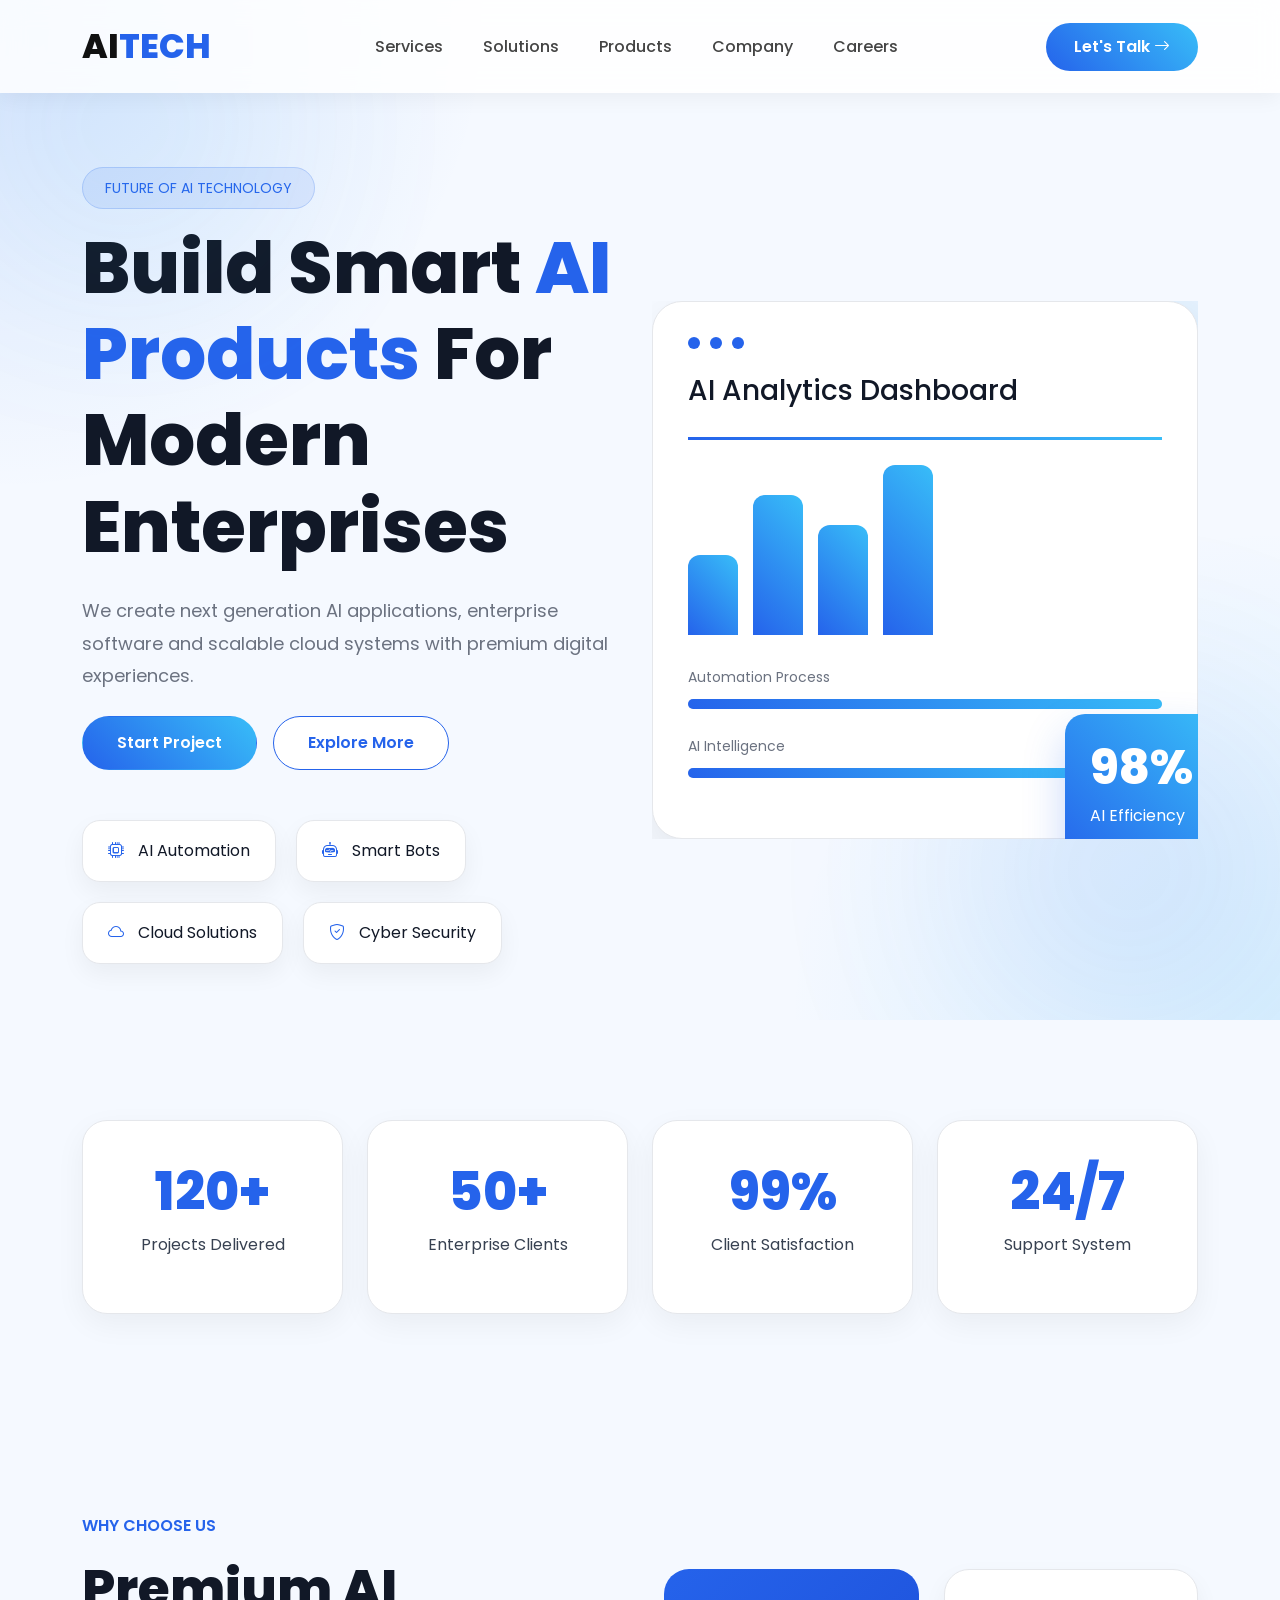
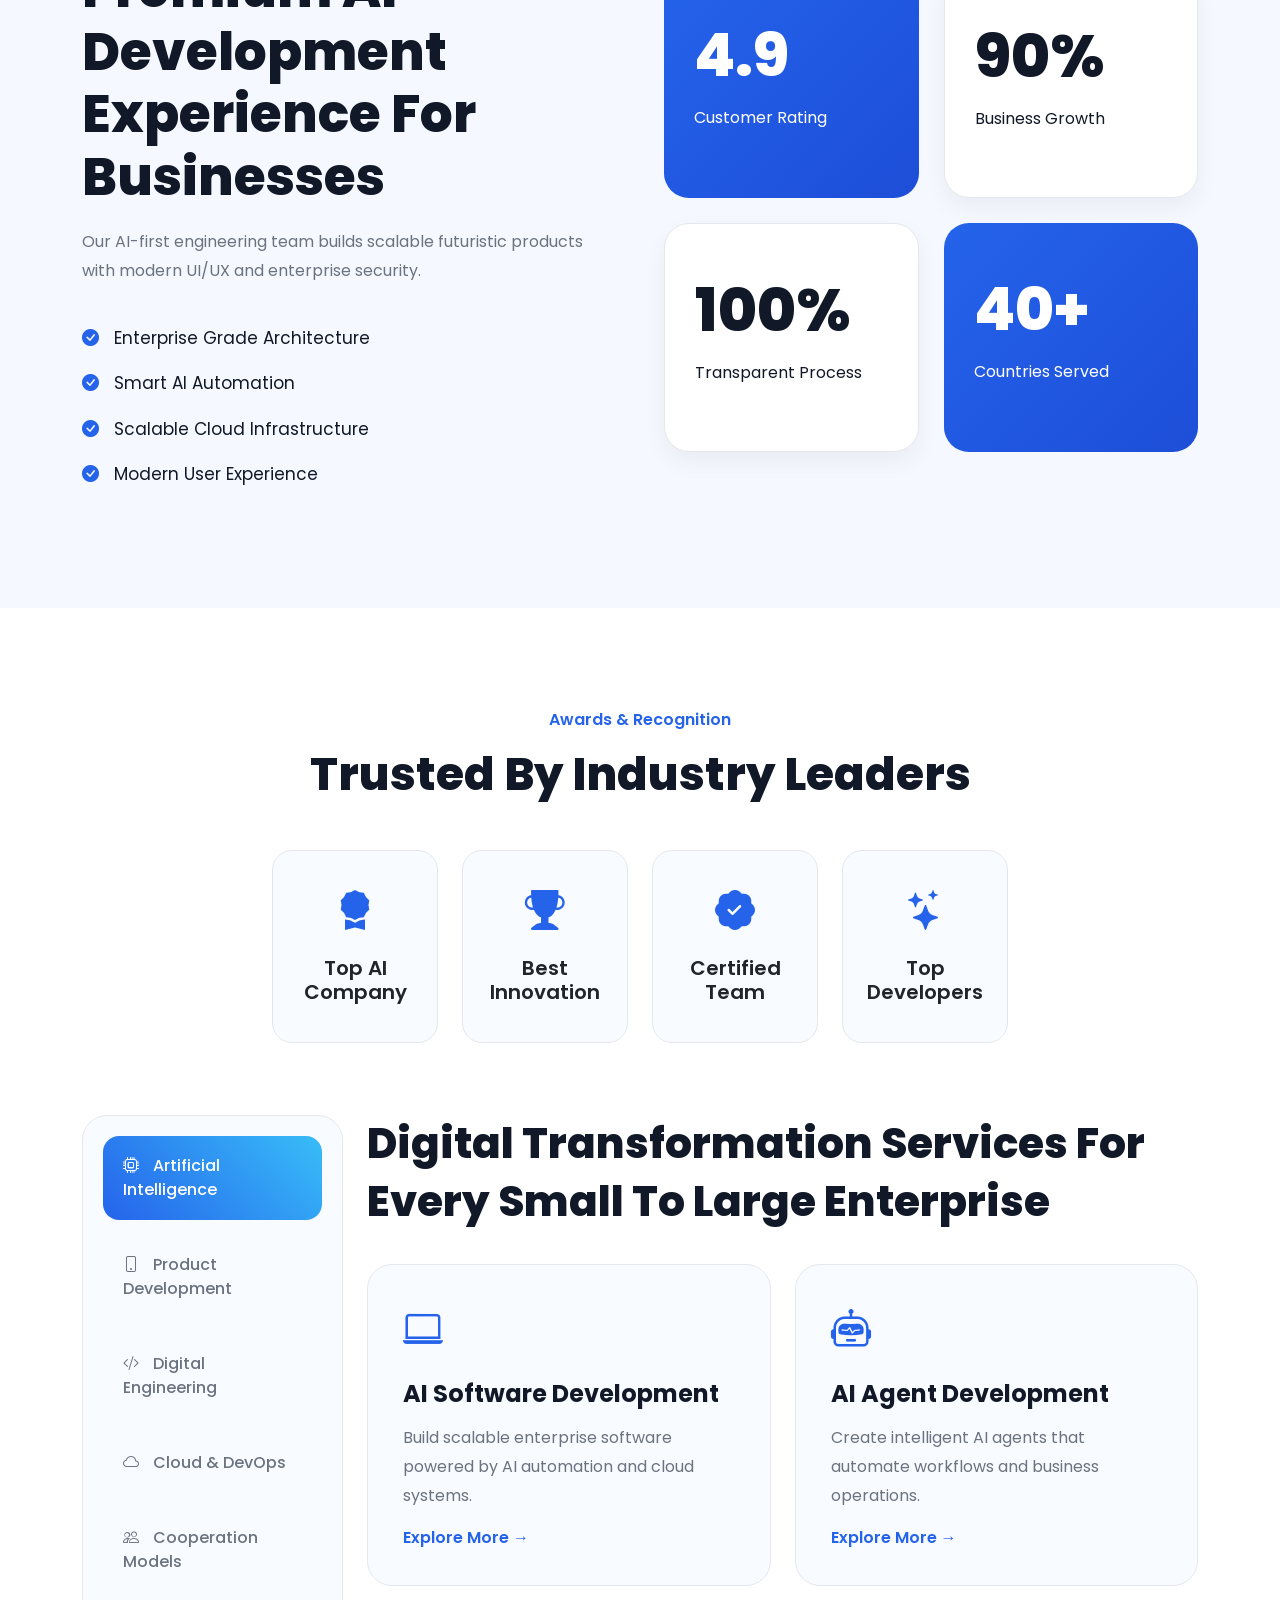
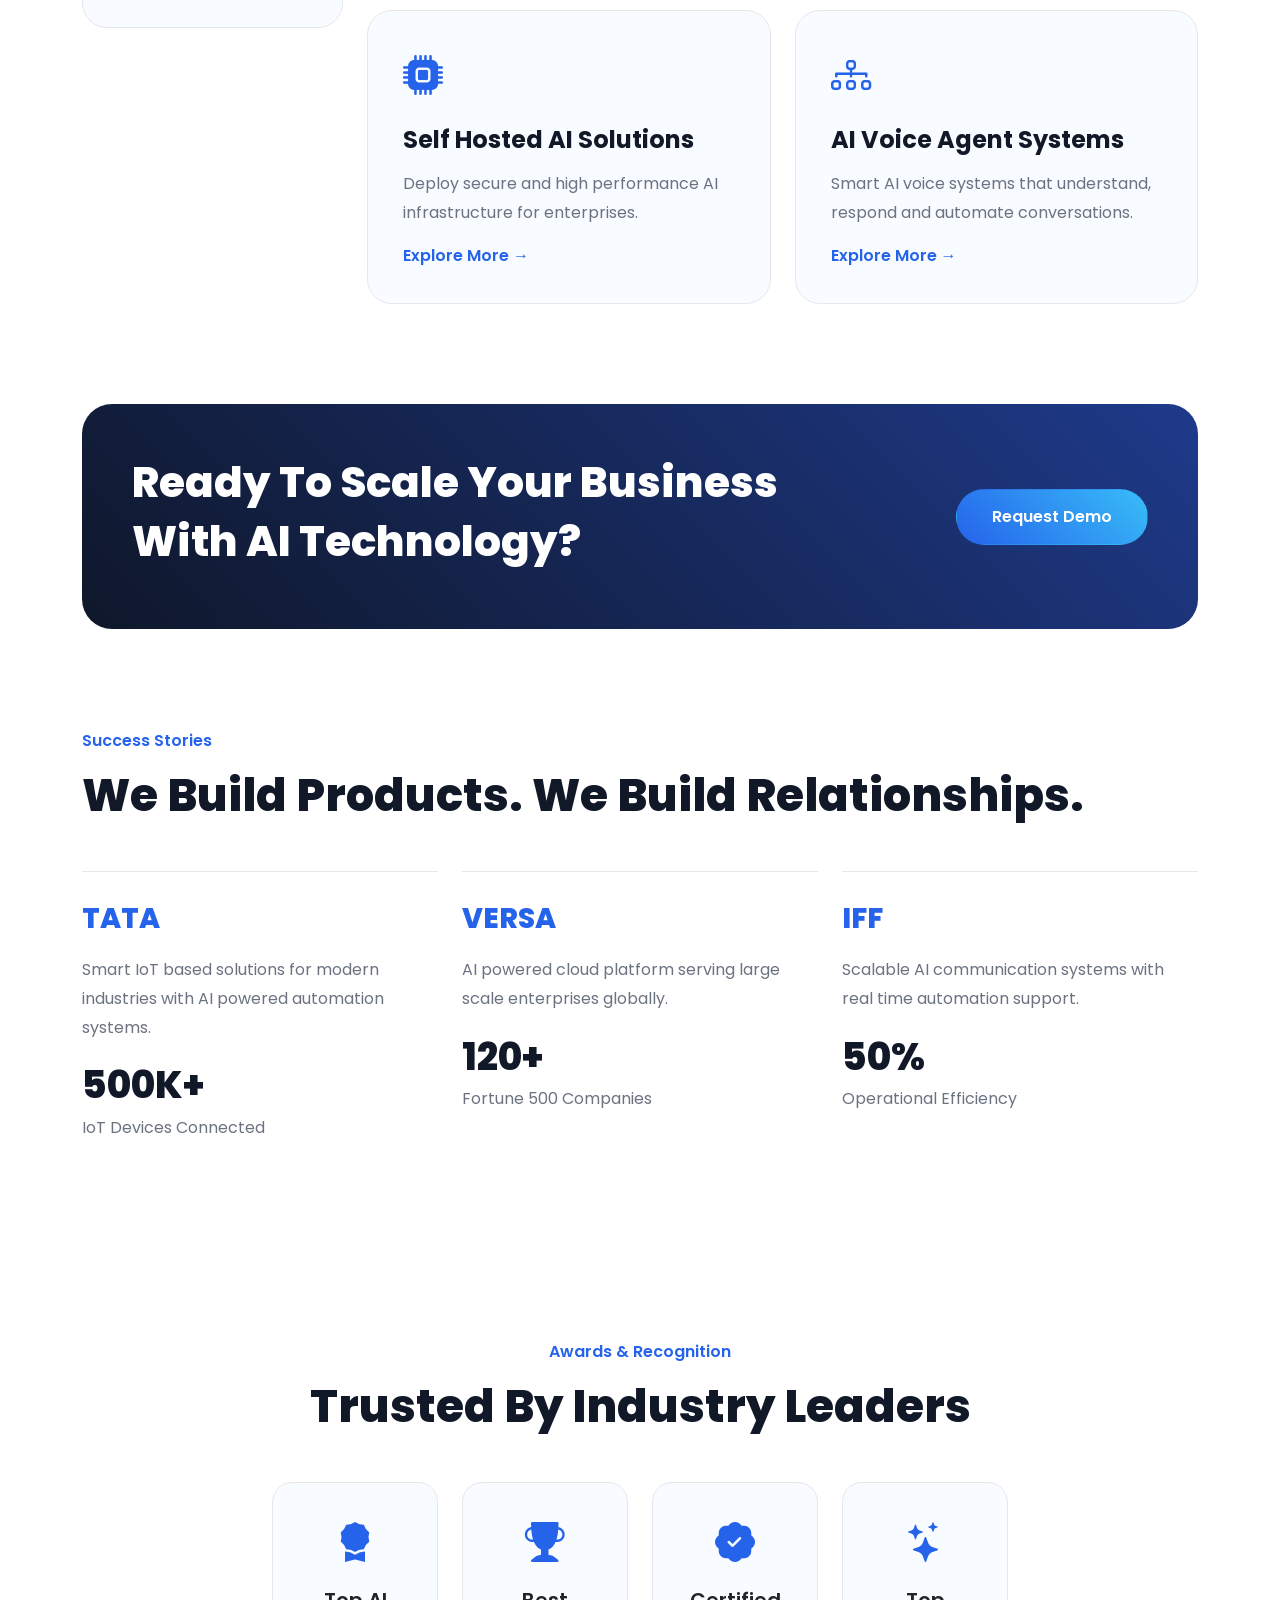
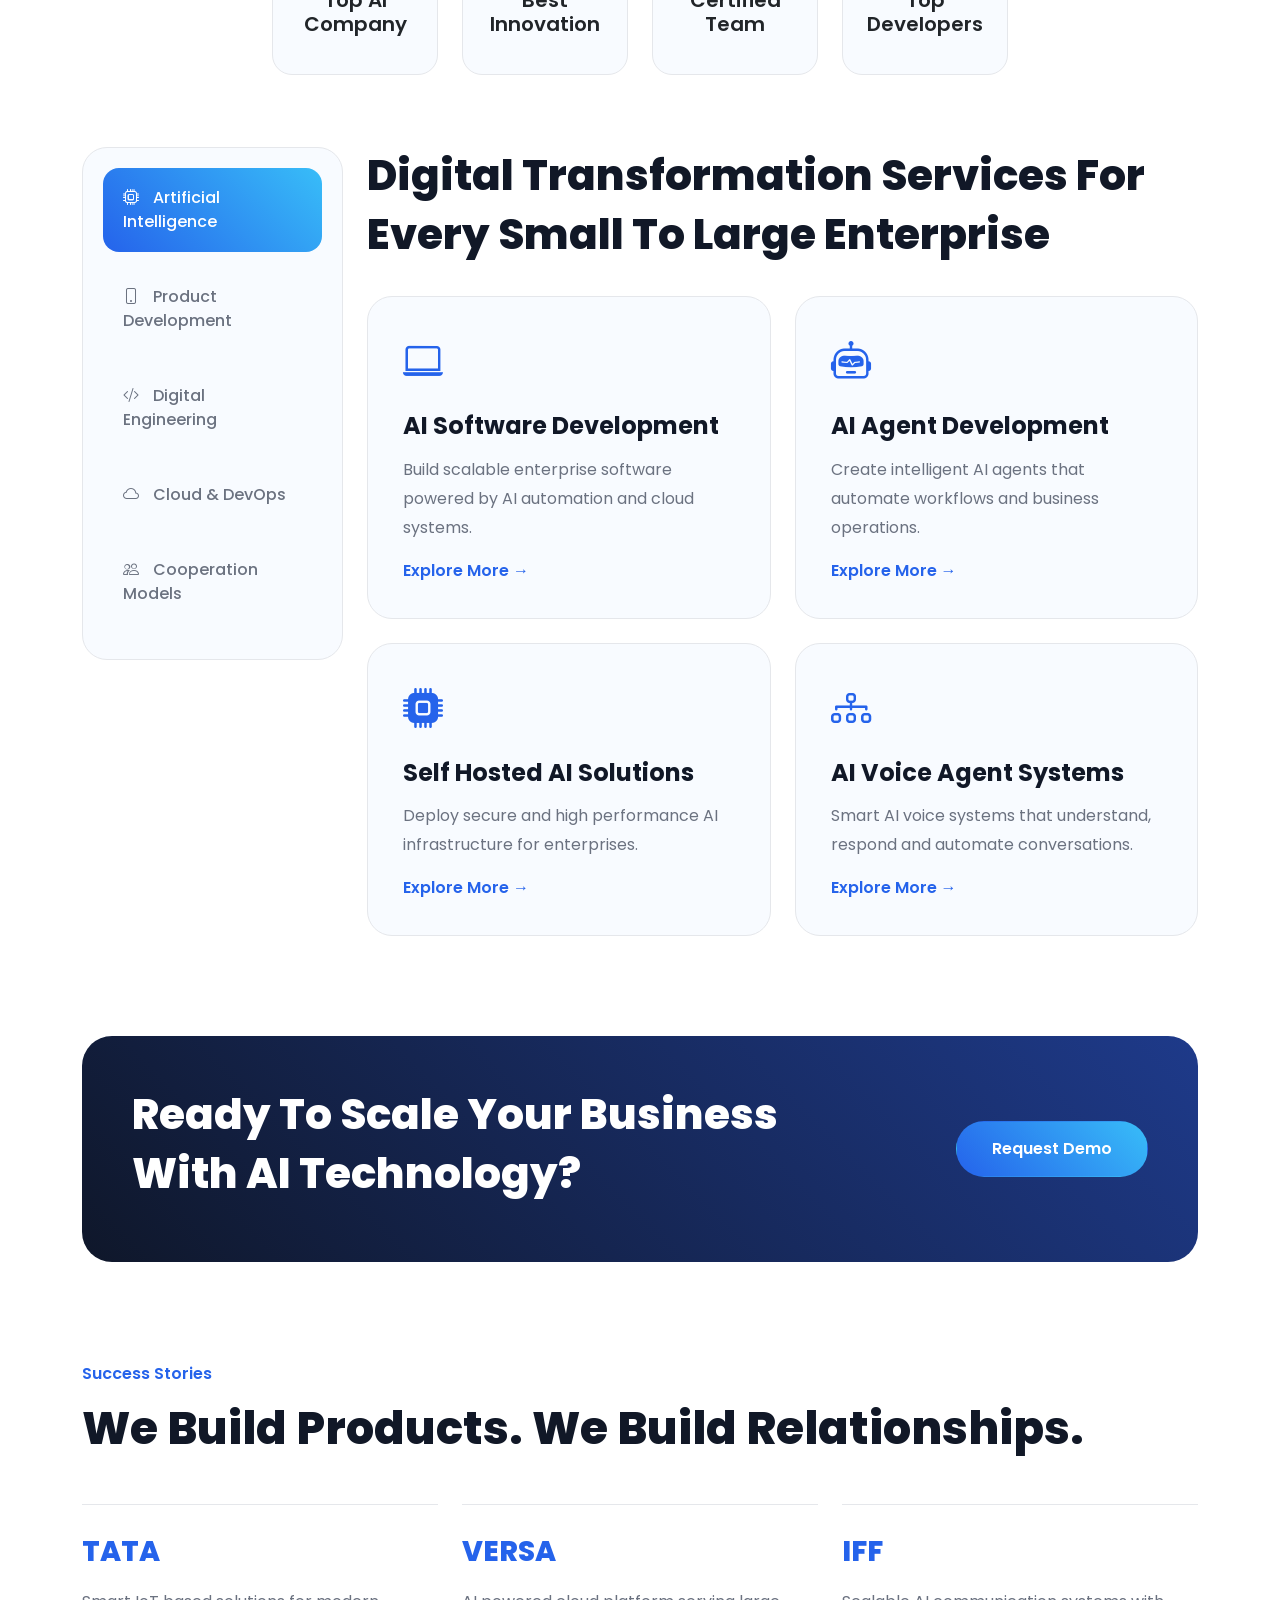
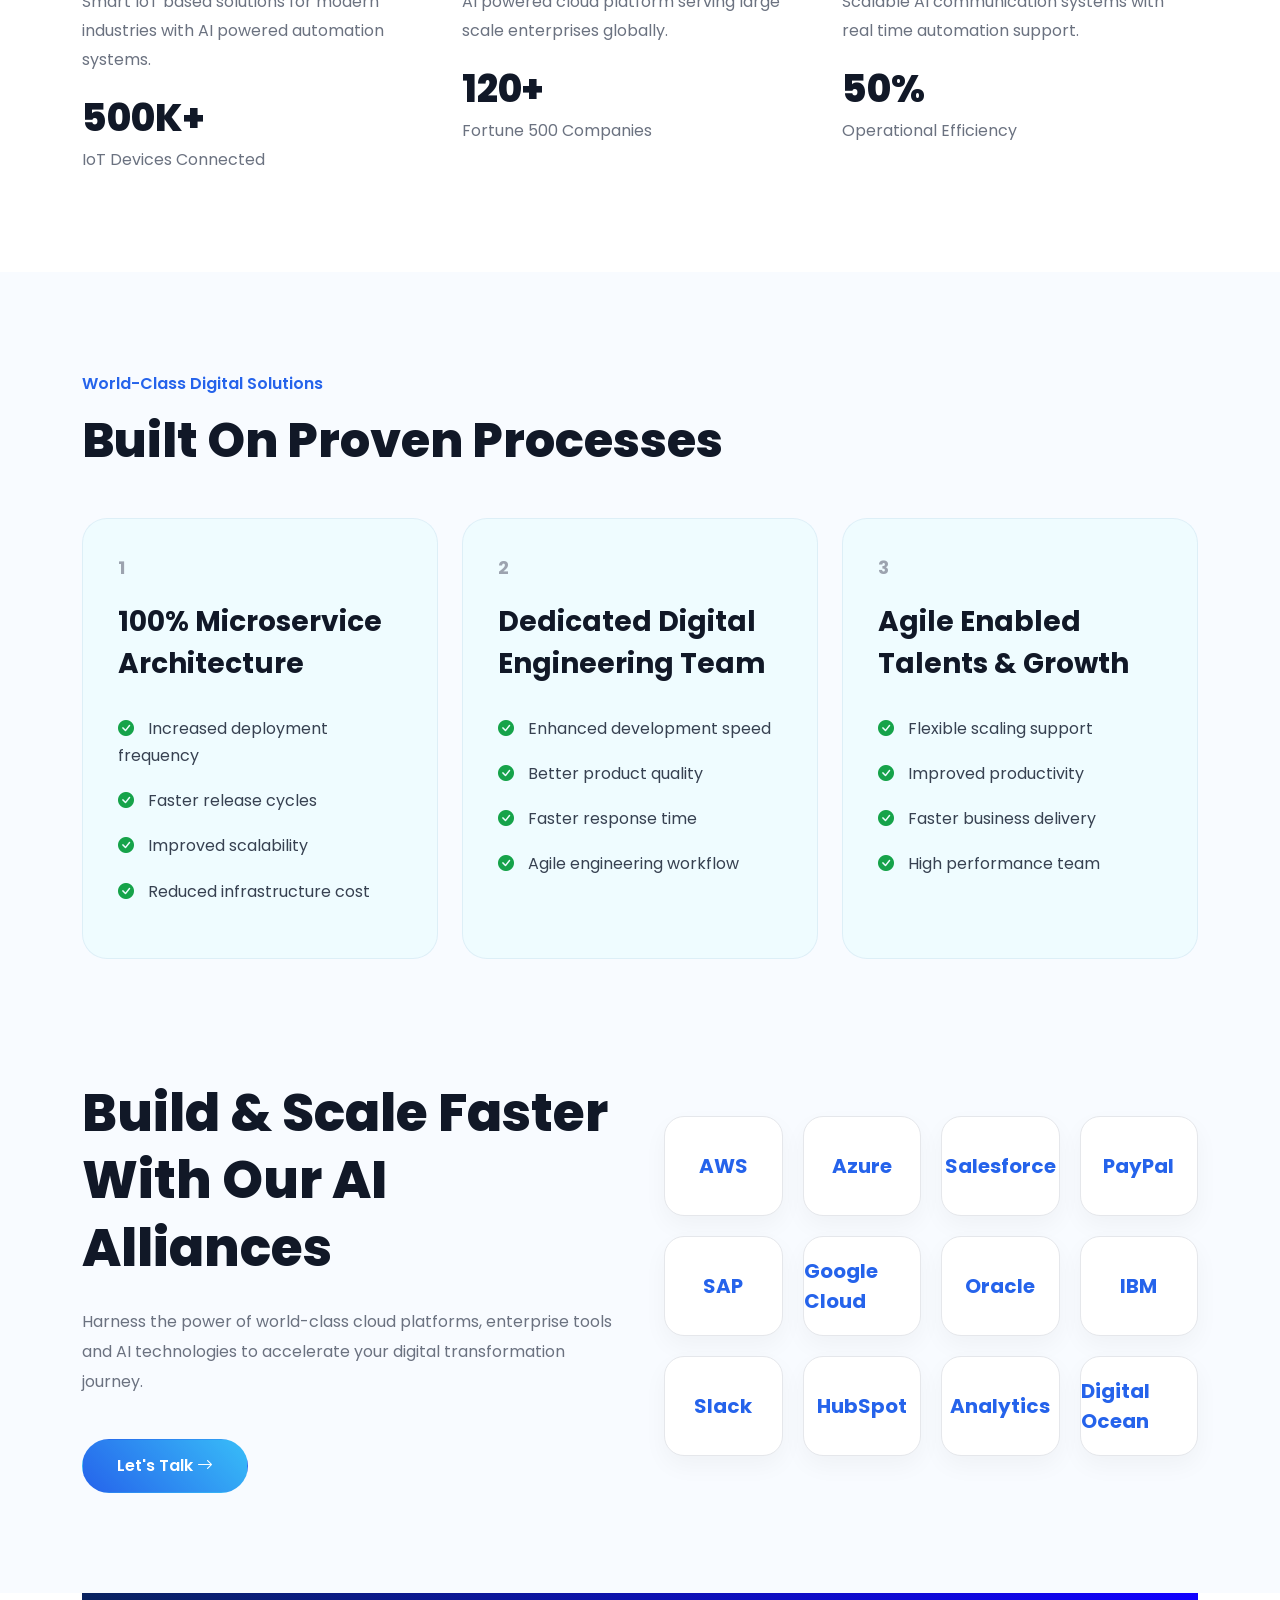
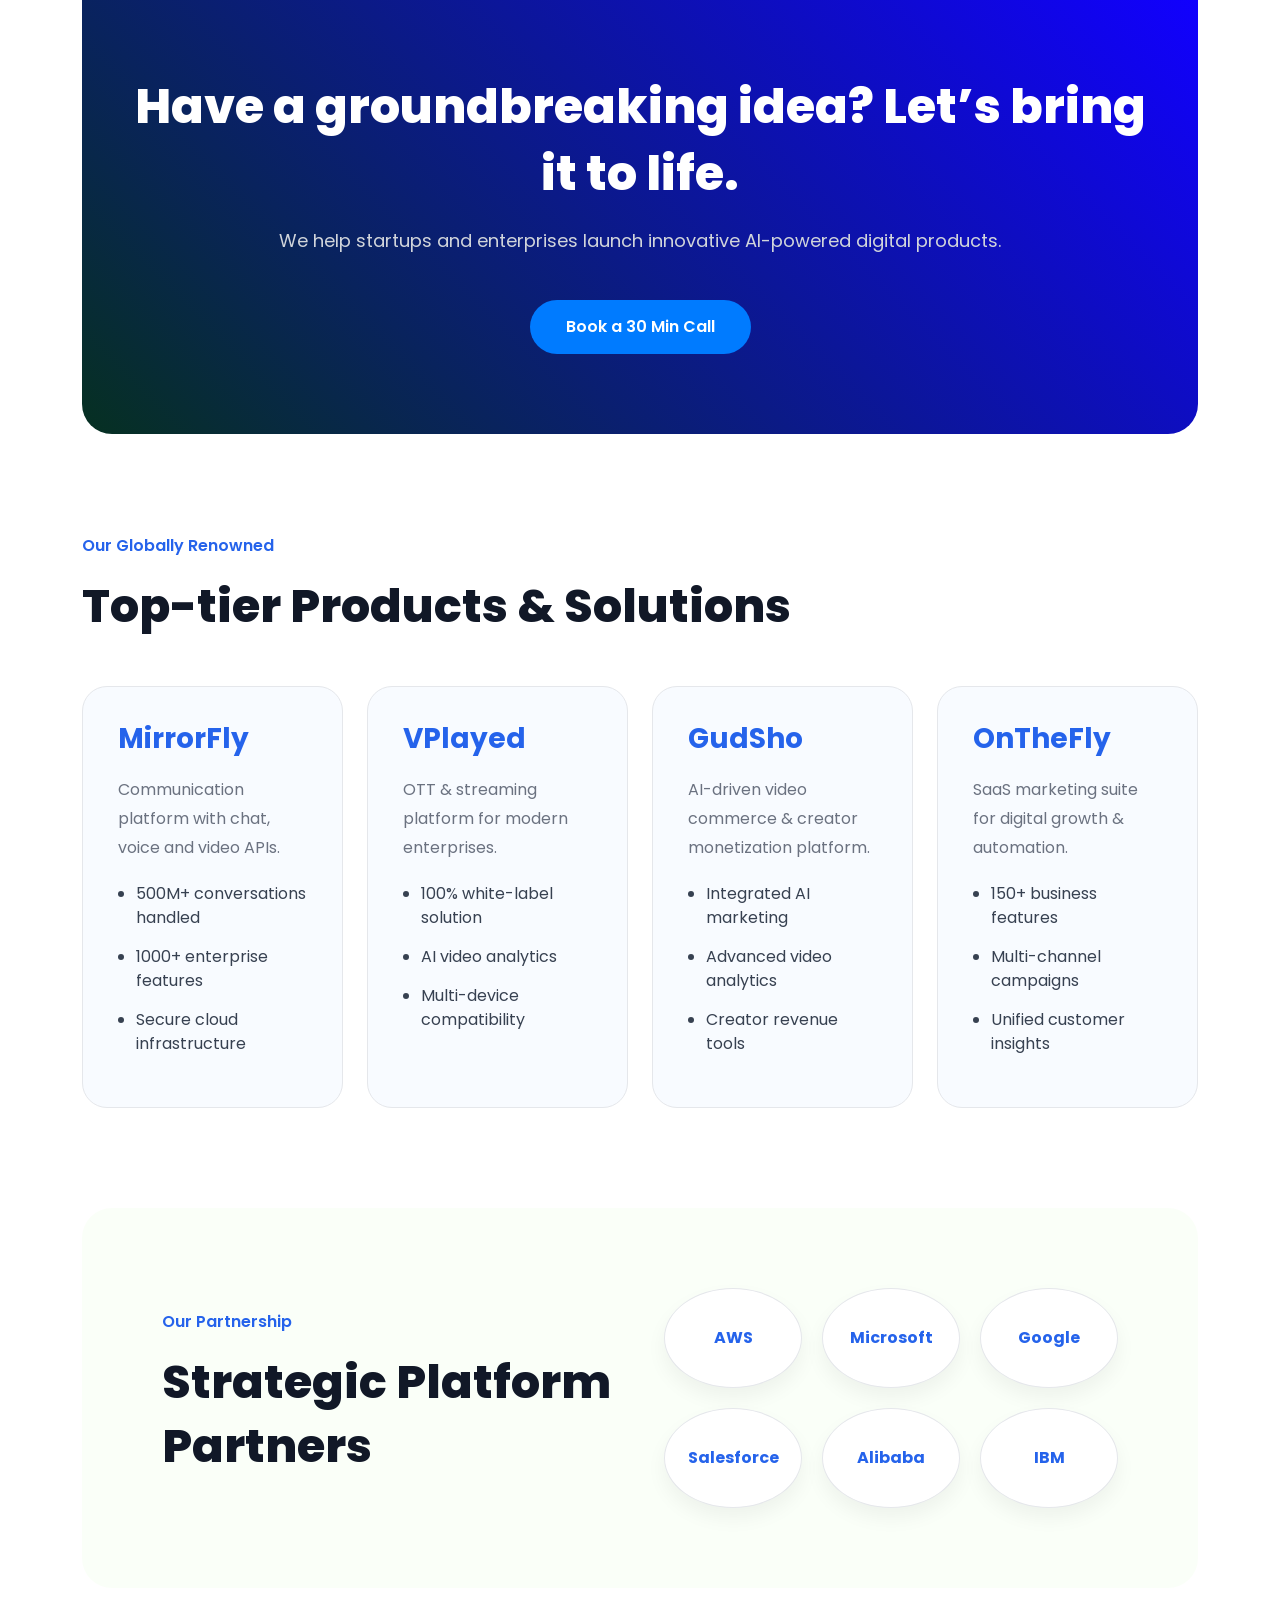
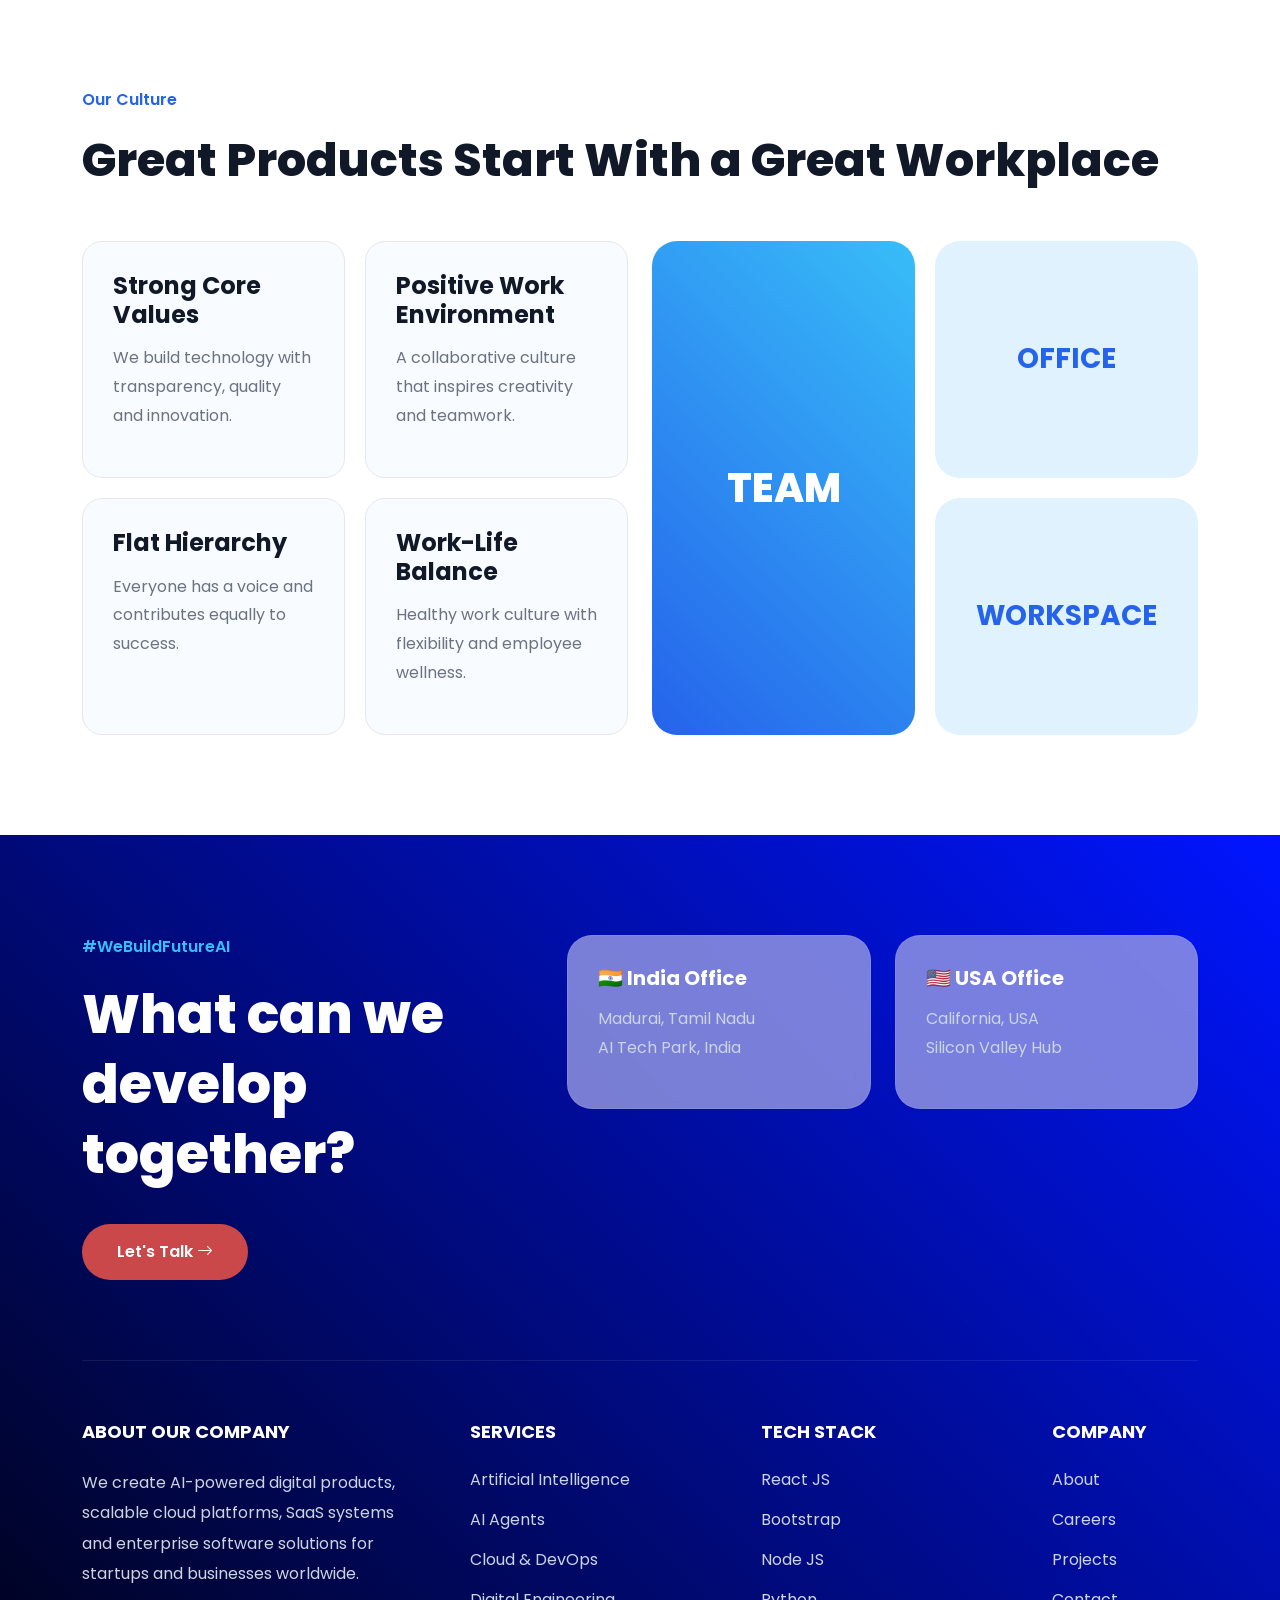
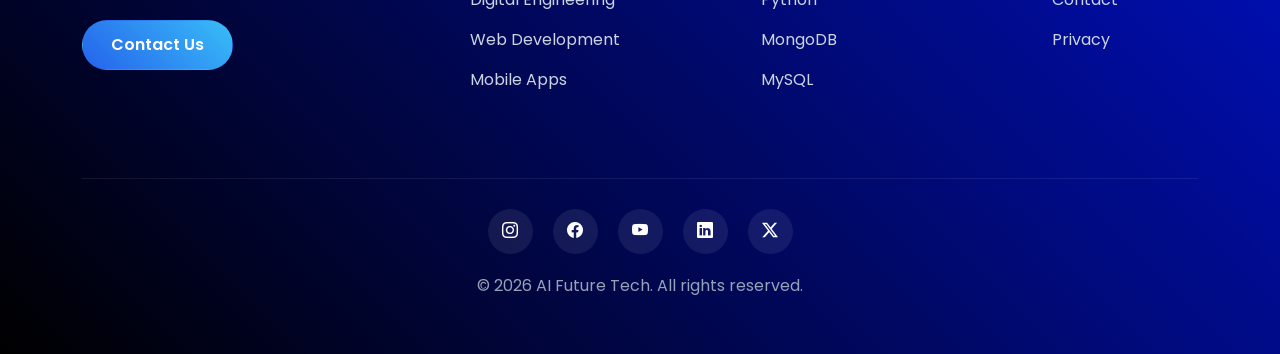
==== commit cb27a6d2: "Update index.html" ====
--- a/index.html
+++ b/index.html
@@ -85,7 +85,7 @@
 
                 <!-- LEFT -->
 
-                <div class="col-lg-6">
+                <div class="col-lg-6 py-2">
 
                     <div class="hero-text">
 
--- a/style.css
+++ b/style.css
@@ -12,6 +12,7 @@
     font-family: 'Poppins', sans-serif;
     background: #f5f9ff;
     overflow-x: hidden;
+    max-width: 100%;
 }
 
 
@@ -190,9 +191,9 @@
     opacity: 0.2;
     position: absolute;
     top: -50px;
-    right: 0;
-}
-
+    right: -100px;
+    max-width: 100%;
+}
 
 
 /* DASHBOARD CARD */
@@ -446,7 +447,7 @@
     height: 250px;
     background: #38bdf8;
     top: 0;
-    left: -50px;
+    left: 0;
     opacity: 0.15;
 }
 
@@ -455,7 +456,7 @@
     height: 300px;
     background: #2563eb;
     bottom: 0;
-    right: -50px;
+    right: 0;
     opacity: 0.15;
 }
 
@@ -762,13 +763,13 @@
 /* PROCESS CARD */
 
 .process-card {
-    background: #fff7eb;
+    background: hsla(189, 100%, 96%, 0.674);
     padding: 35px;
     border-radius: 25px;
     height: 100%;
     position: relative;
     transition: 0.4s;
-    border: 1px solid #f1e5d0;
+    border: 1px solid hwb(204 82% 5% / 0.588);
 }
 
 .process-card:hover {
@@ -919,7 +920,7 @@
 /* IDEA BANNER */
 
 .idea-banner {
-    background: linear-gradient(45deg, #062c30, #0f766e);
+    background: linear-gradient(45deg, #063021, #1100ff);
     padding: 80px 40px;
     border-radius: 0 0 30px 30px;
 }
@@ -939,7 +940,7 @@
 
 .idea-btn {
     margin-top: 30px;
-    background: #ff6b00;
+    background: #007bff;
     color: white;
     padding: 14px 35px;
     border-radius: 50px;
@@ -1016,7 +1017,7 @@
 /* PARTNER SECTION */
 
 .partner-section {
-    background: #fff7eb;
+    background: lab(98.66% -7.42 8.19 / 0.355);
     padding: 80px;
     border-radius: 30px;
 }
@@ -1171,7 +1172,7 @@
 /* FOOTER SECTION */
 
 .footer-section {
-    background: #032b2b;
+    background: linear-gradient(45deg, #000000, #0015ff);
     padding: 100px 0 40px;
 }
 
@@ -1193,7 +1194,7 @@
 }
 
 .footer-btn {
-    background: #ff6b00;
+    background: #cb484a;
     color: white;
     padding: 15px 34px;
     border-radius: 50px;
@@ -1210,7 +1211,7 @@
 /* LOCATION */
 
 .location-card {
-    background: rgba(255, 255, 255, 0.05);
+    background: rgba(152, 156, 227, 0.799);
     border: 1px solid rgba(255, 255, 255, 0.08);
     padding: 30px;
     border-radius: 25px;
@@ -1342,4 +1343,63 @@
         font-size: 30px;
     }
 
-}+}
+
+.hero-section,
+.hero-image,
+.partner-section {
+    overflow: hidden;
+}
+
+html,
+body {
+    width: 100%;
+    overflow-x: hidden;
+}
+
+.hero-section,
+.hero-image,
+.partner-section,
+.showcase-section,
+.process-section {
+    overflow-x: hidden;
+}
+
+@media (max-width: 576px) {
+
+    .circle-bg {
+        width: 250px;
+        height: 250px;
+    }
+
+    .floating-card {
+        position: static;
+        width: 100%;
+        max-width: 100%;
+        margin-top: 20px;
+    }
+
+    .partner-section {
+        padding: 20px 15px;
+    }
+
+    .cta-box {
+        padding: 20px 15px;
+    }
+
+    .dashboard-card {
+        padding: 20px;
+    }
+
+    .chart-bars {
+        gap: 8px;
+    }
+
+    .bar {
+        width: 35px;
+    }
+
+    .image-layout {
+        flex-direction: column;
+    }
+}
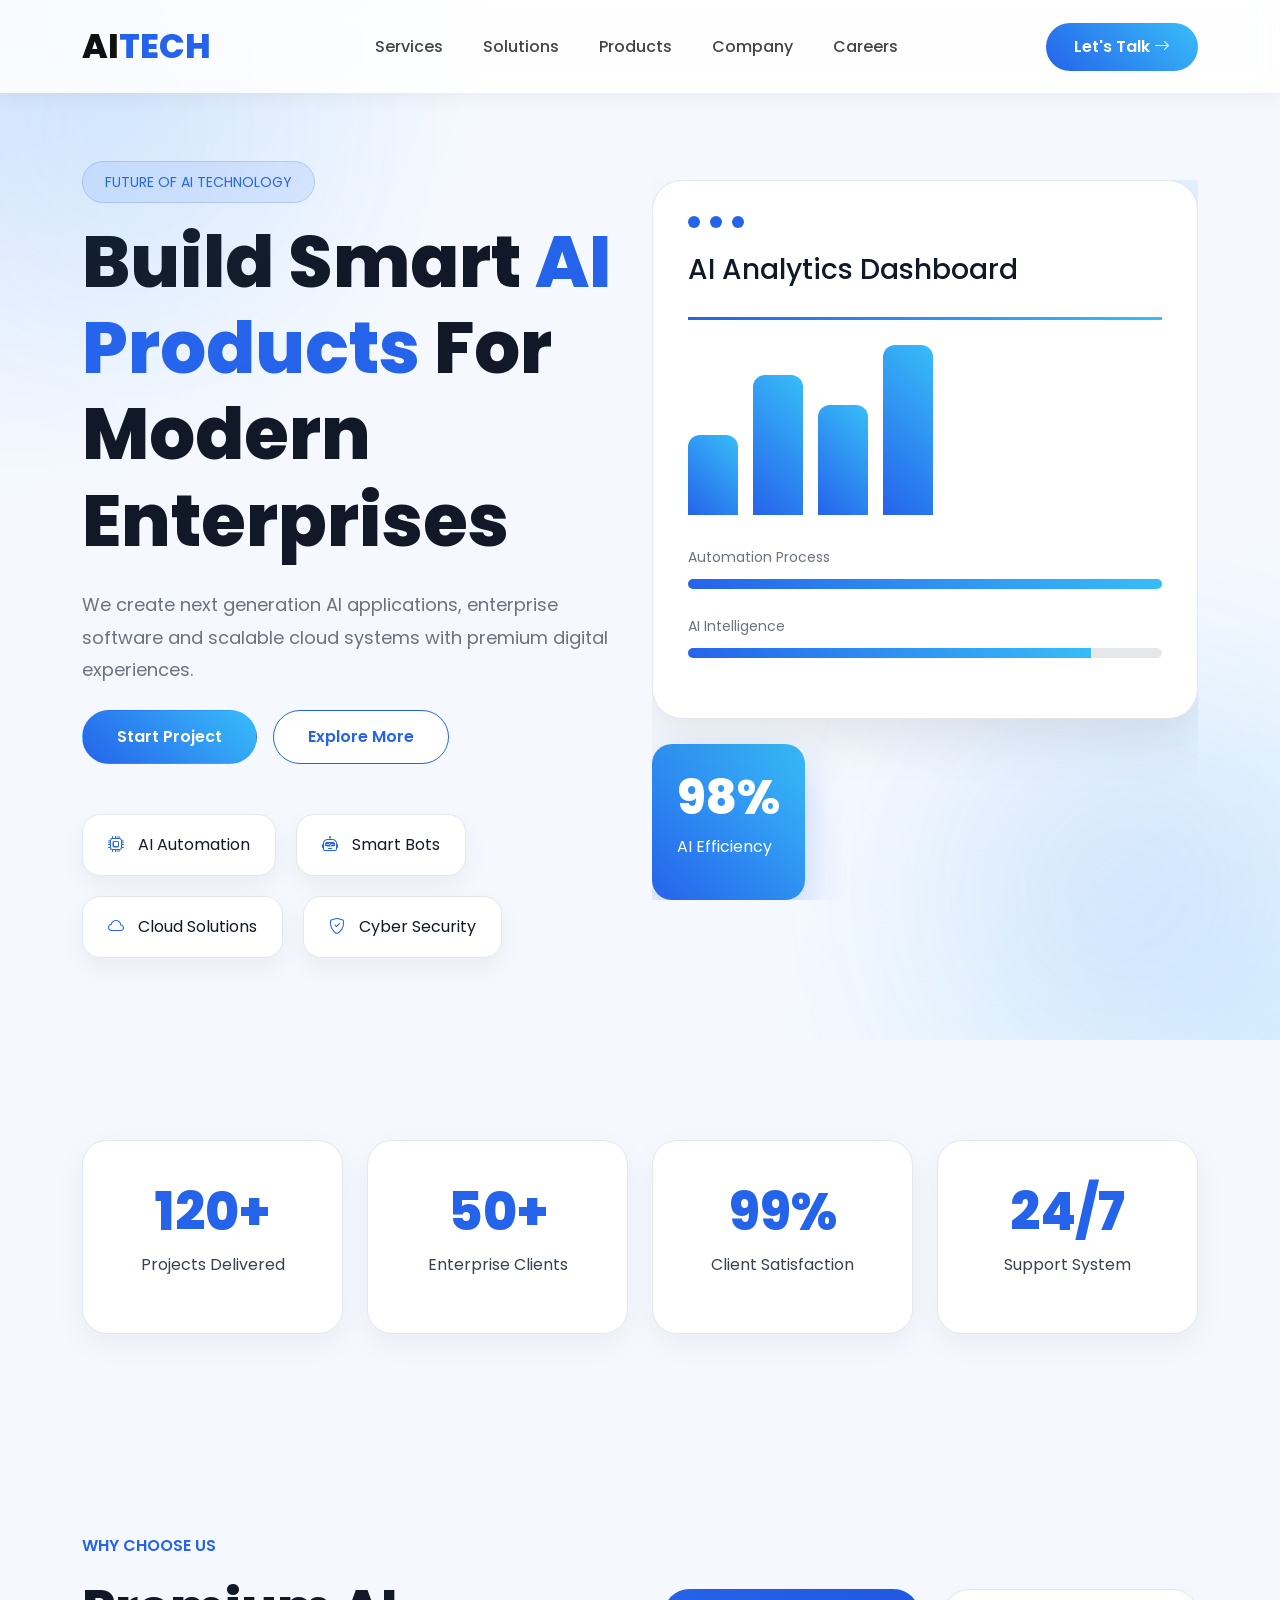
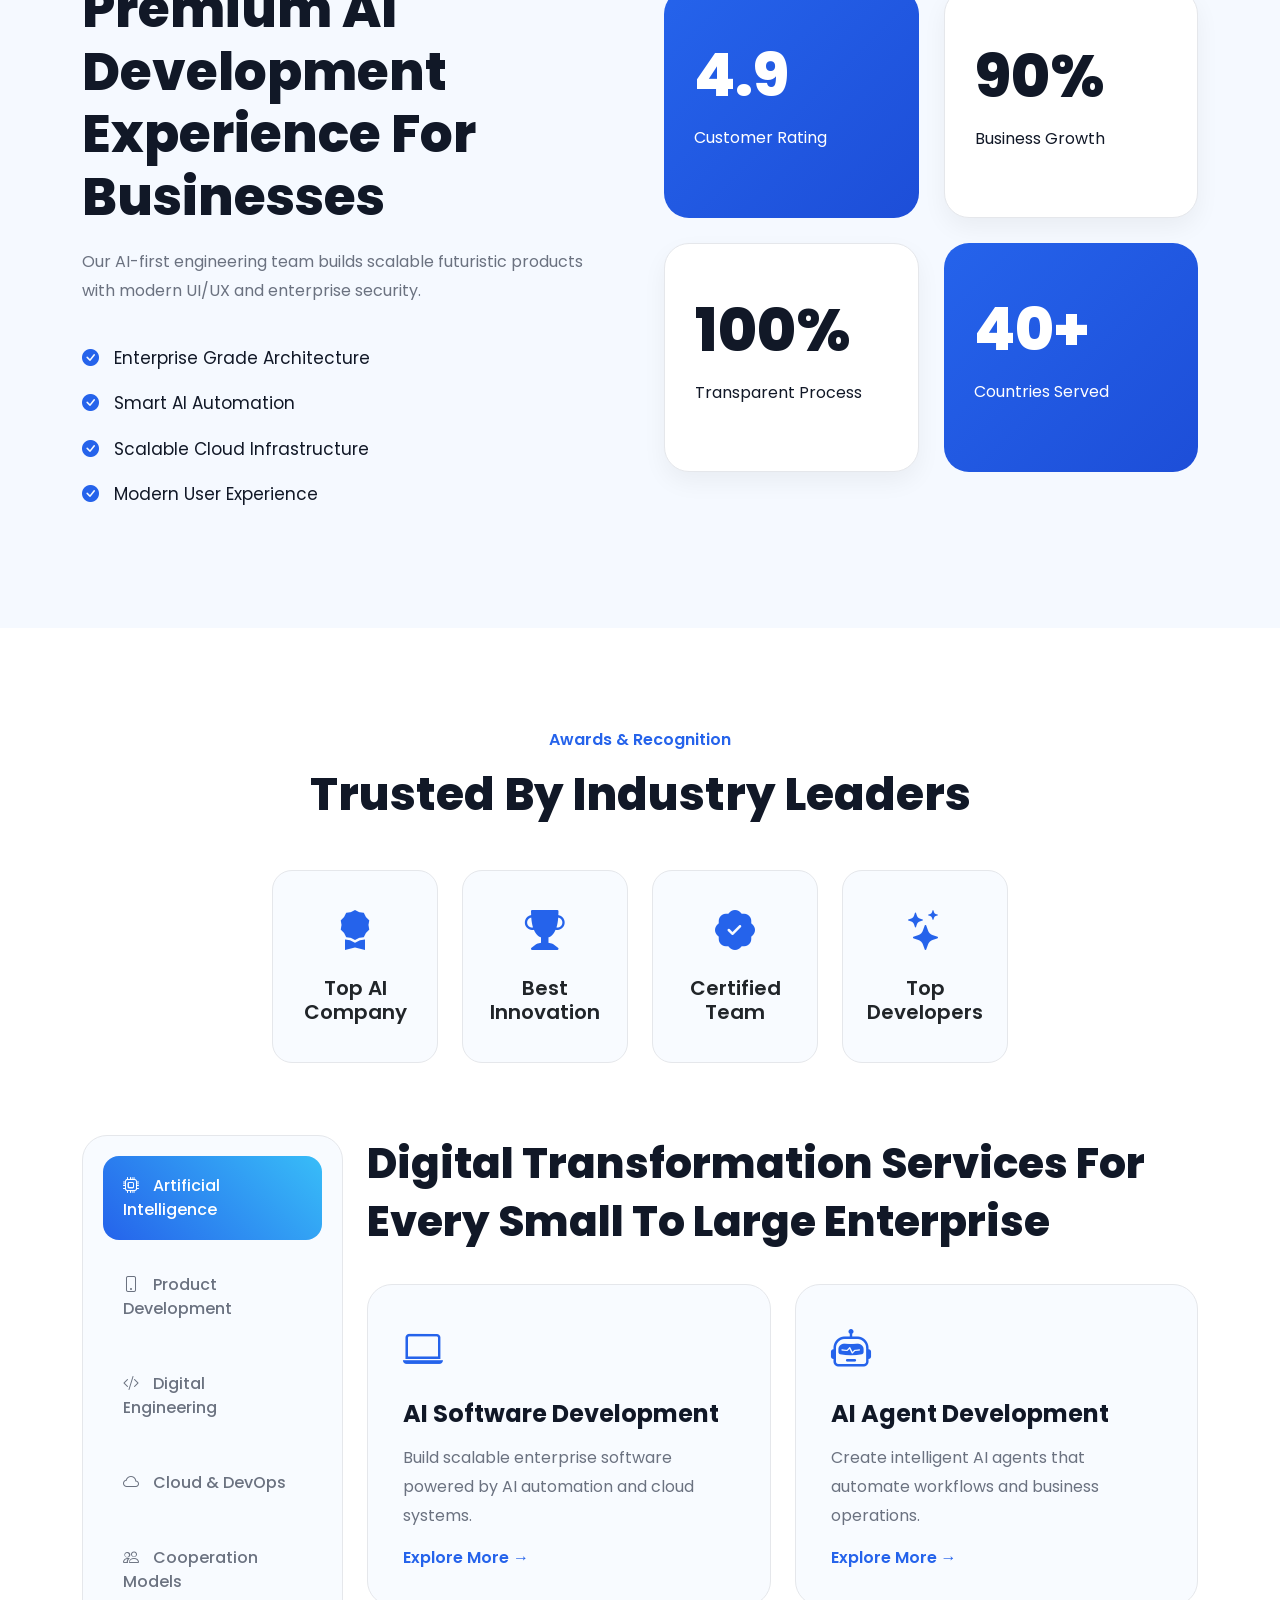
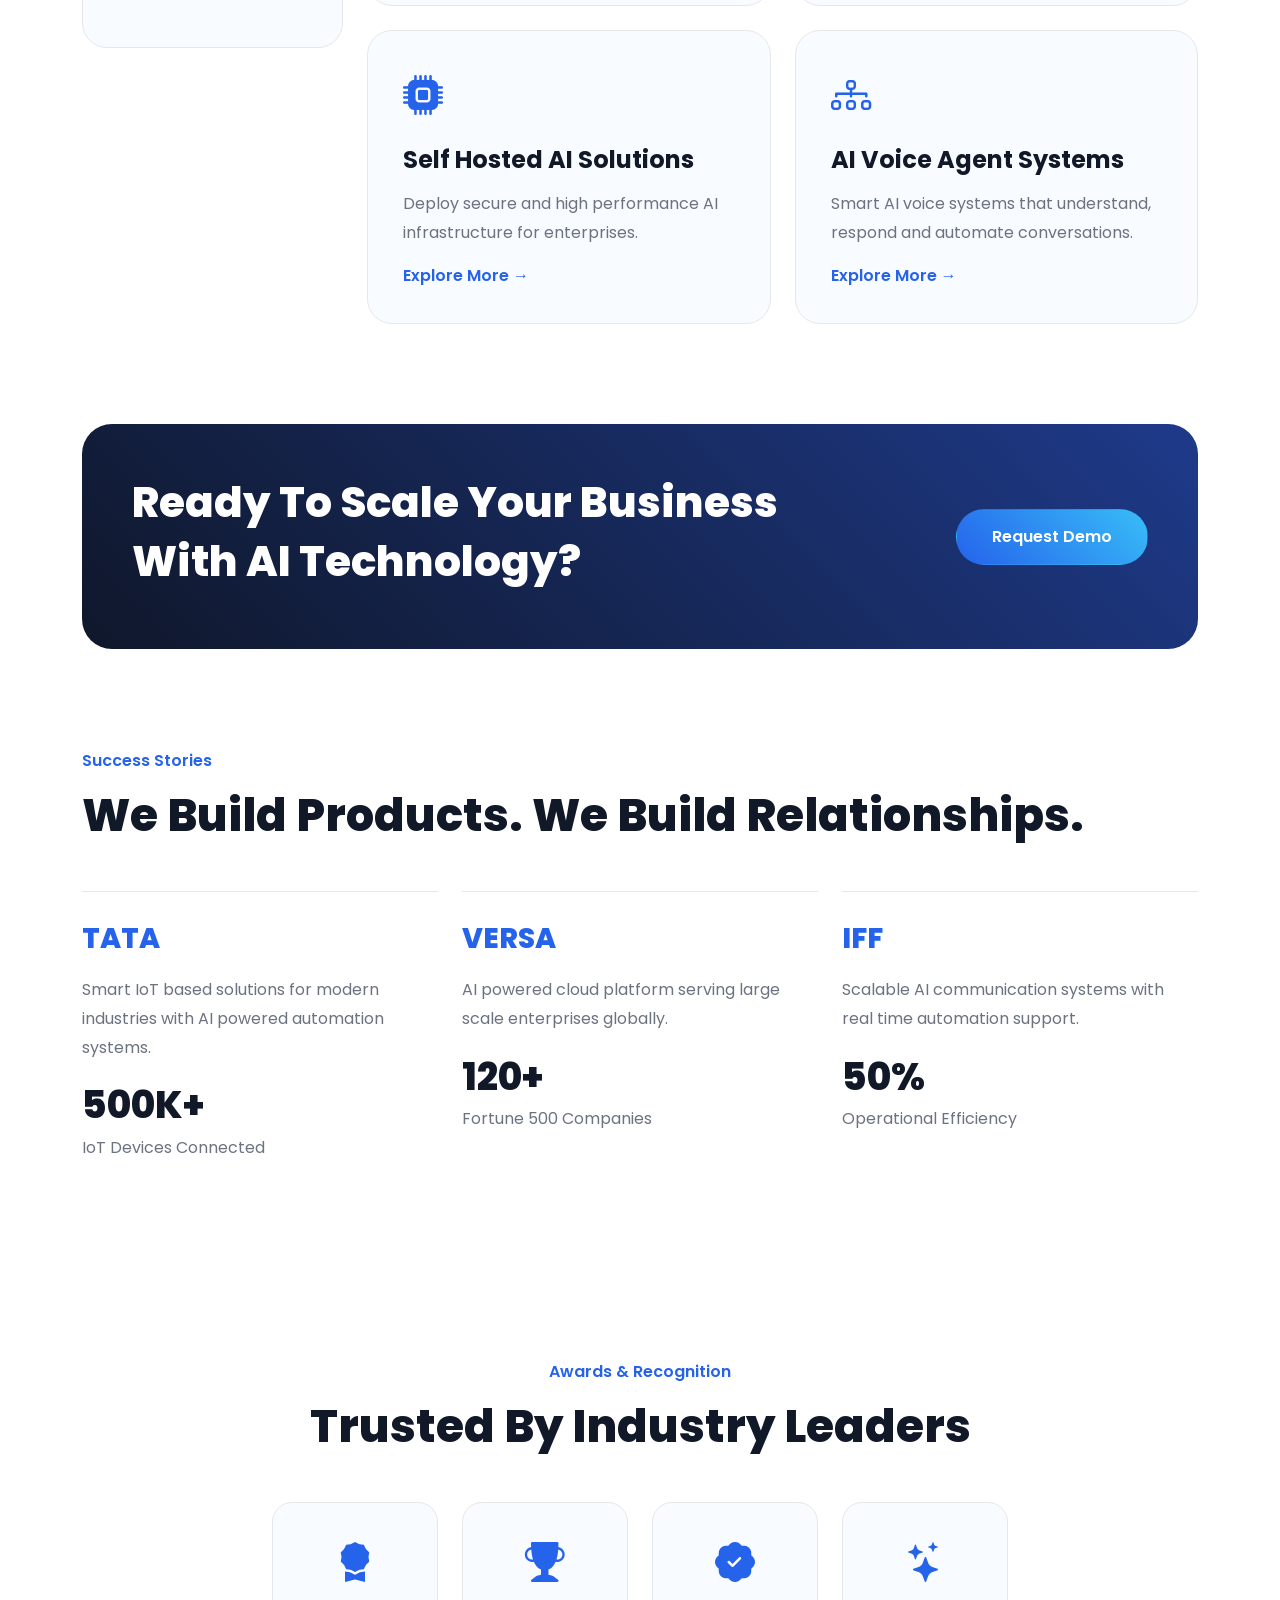
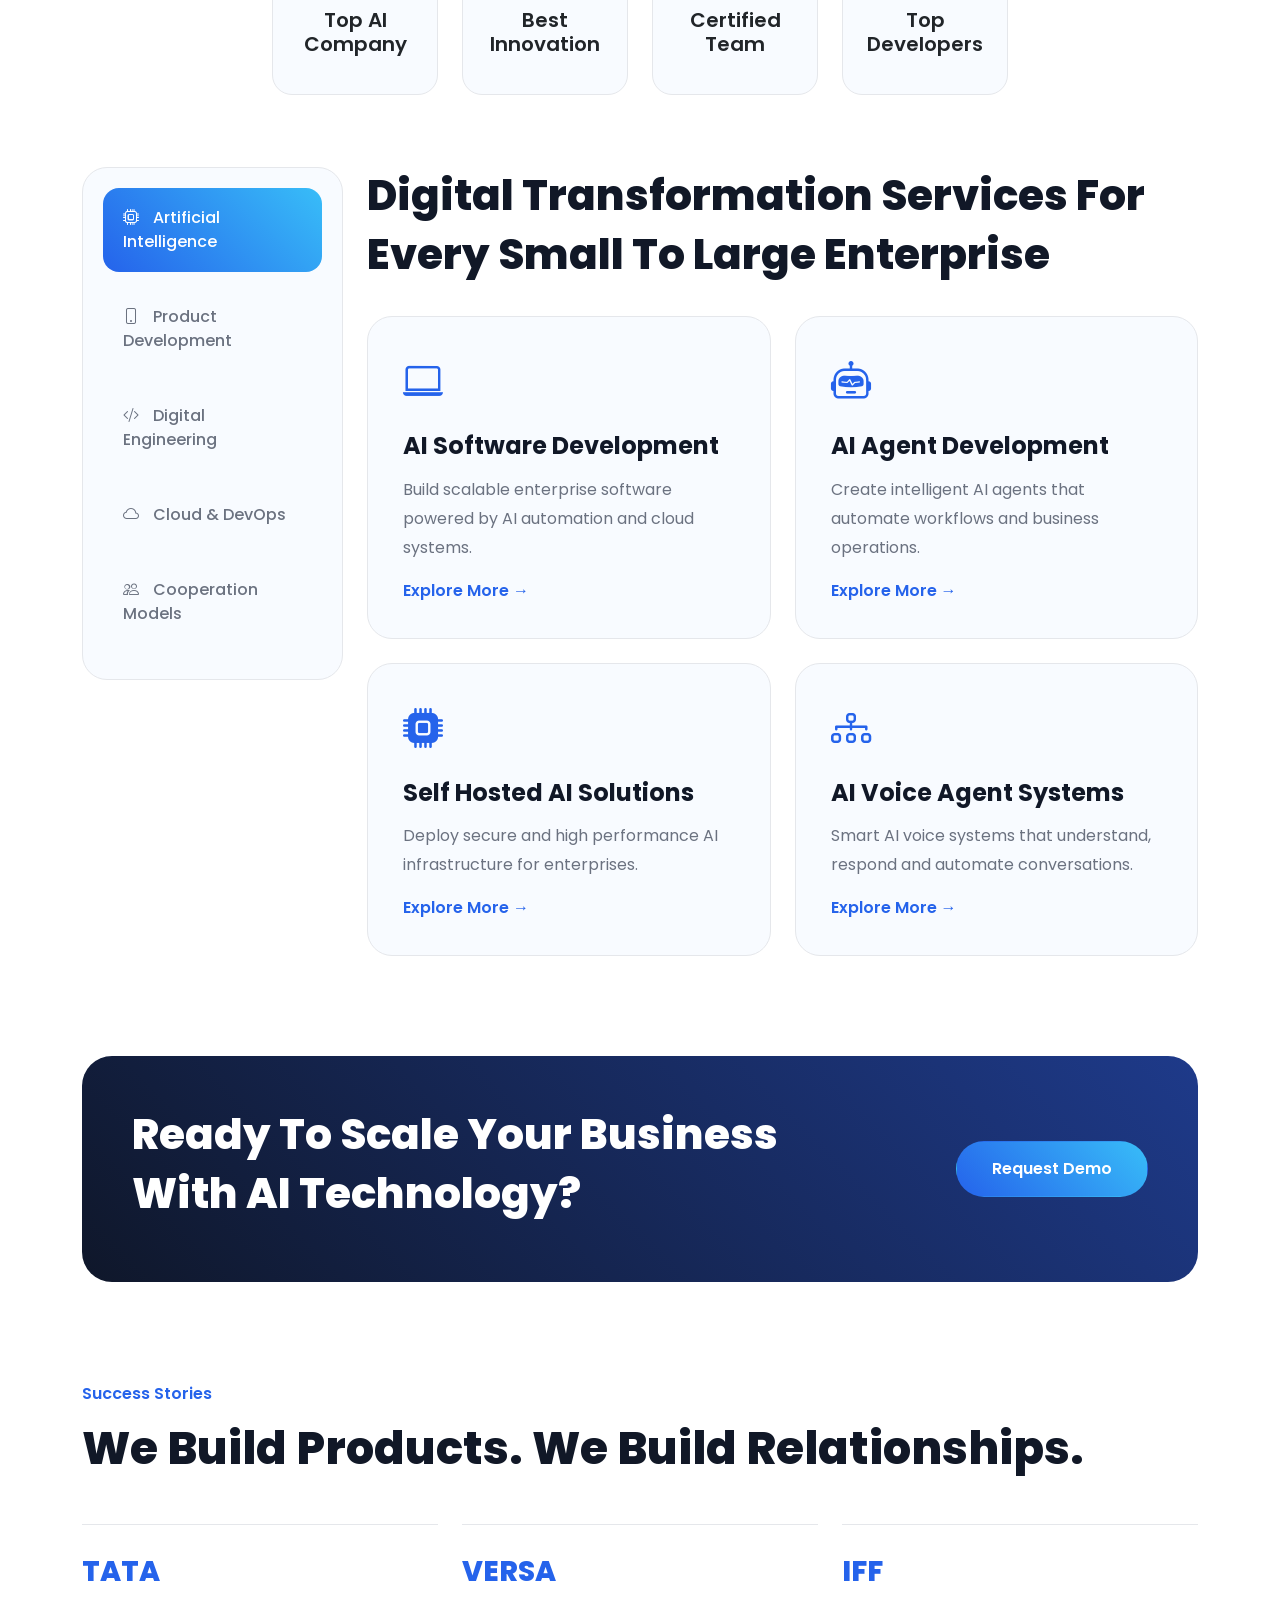
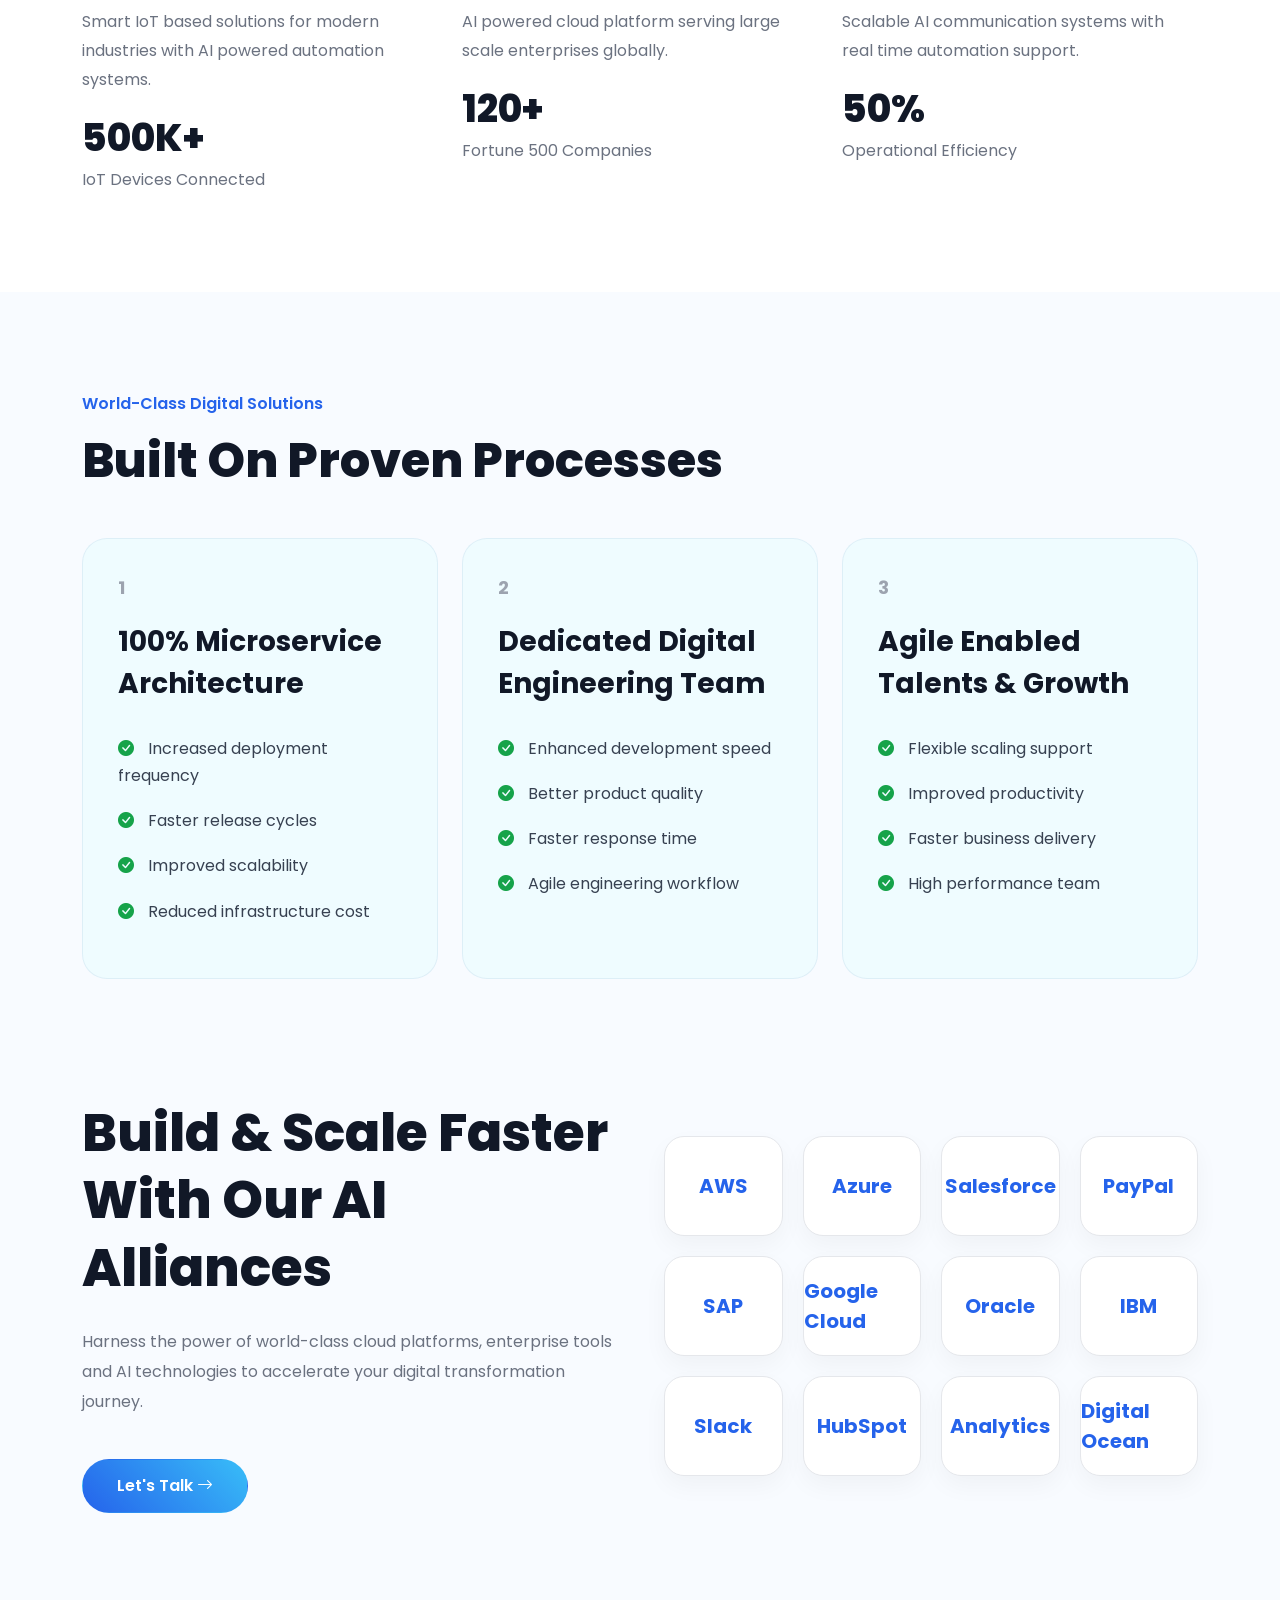
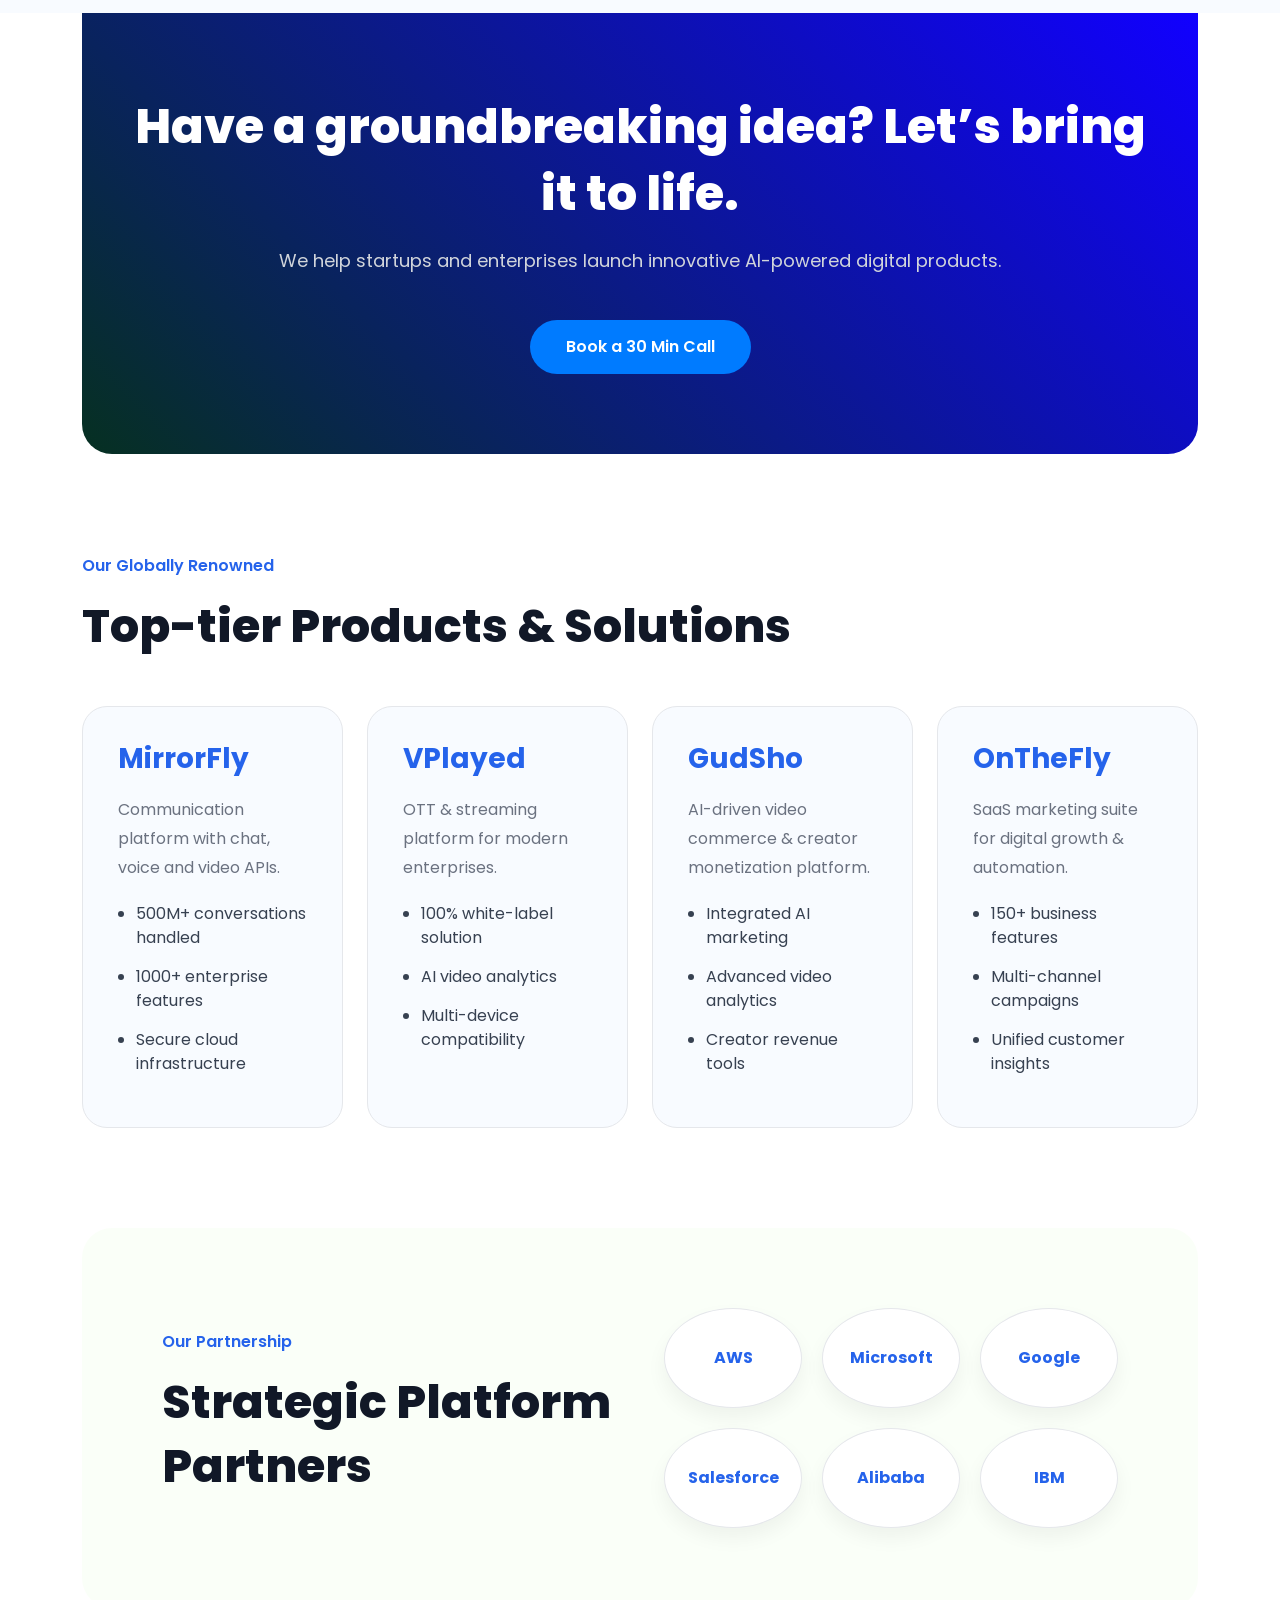
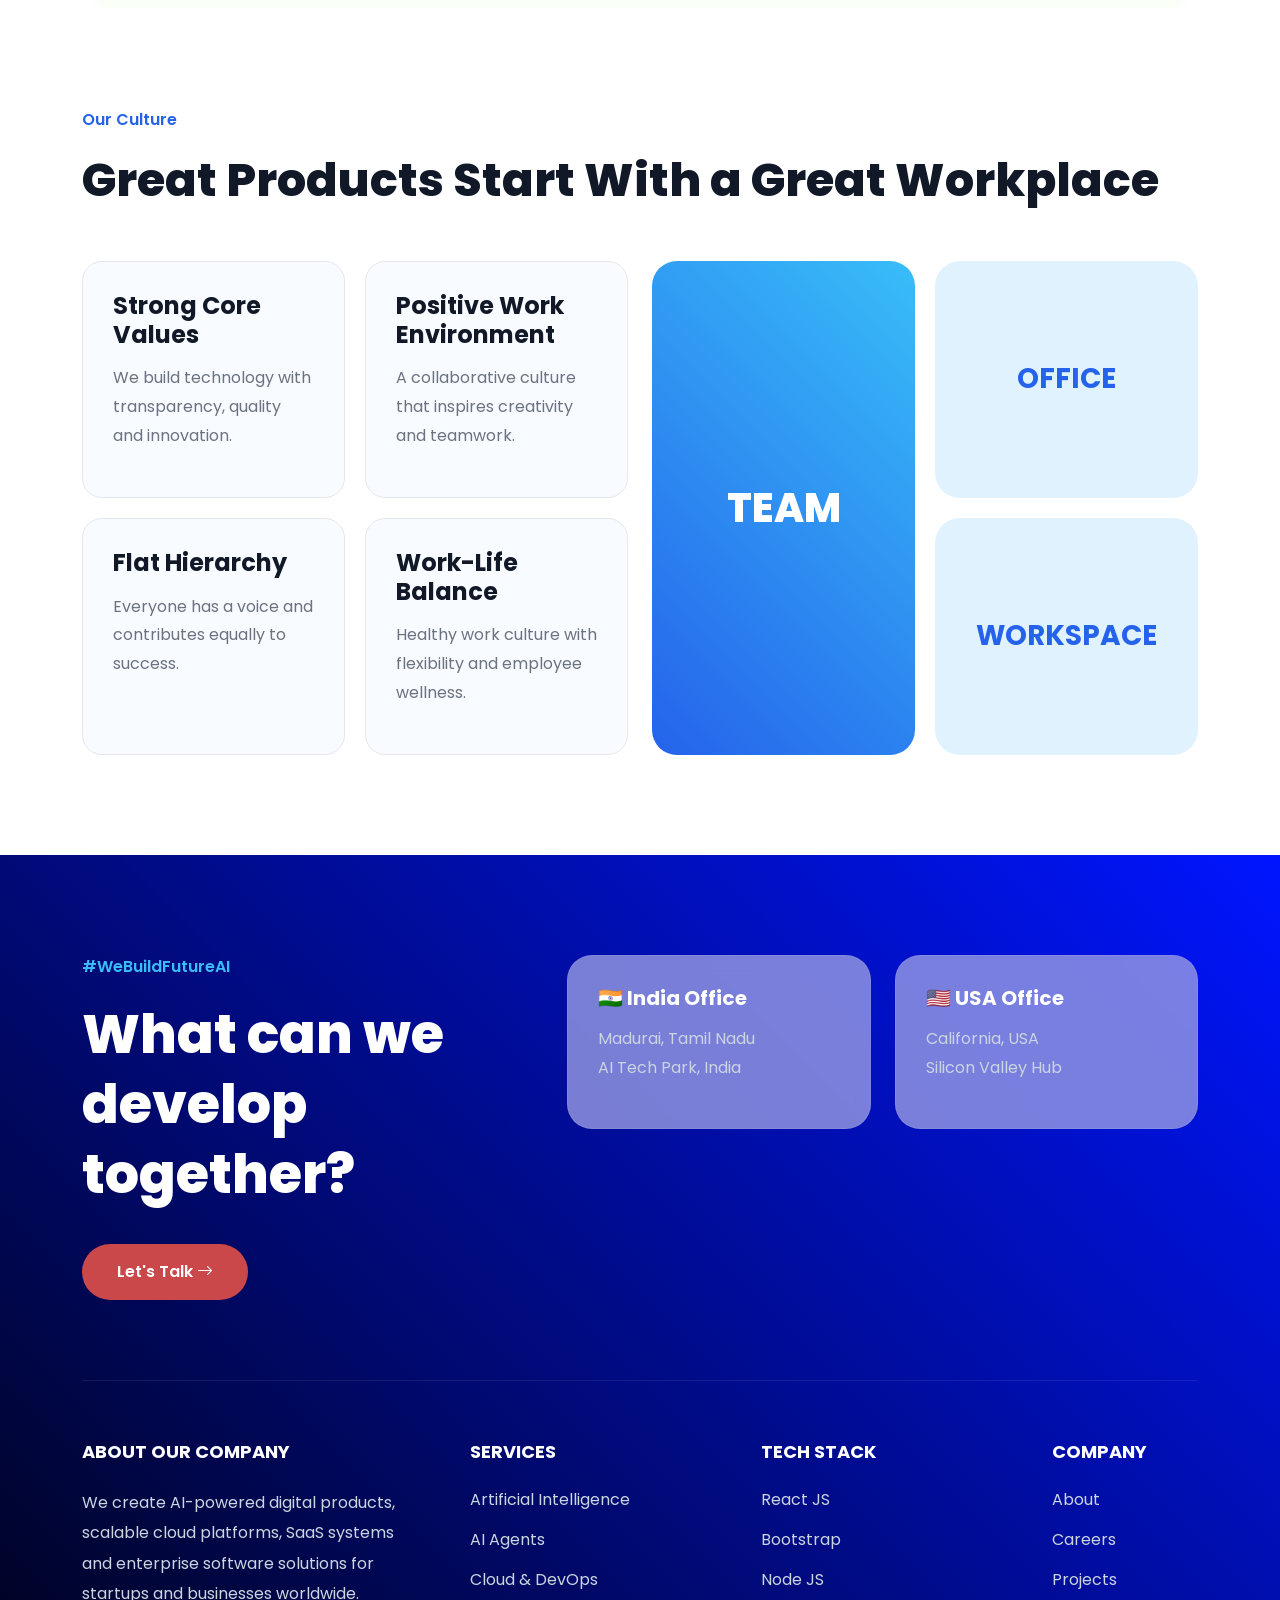
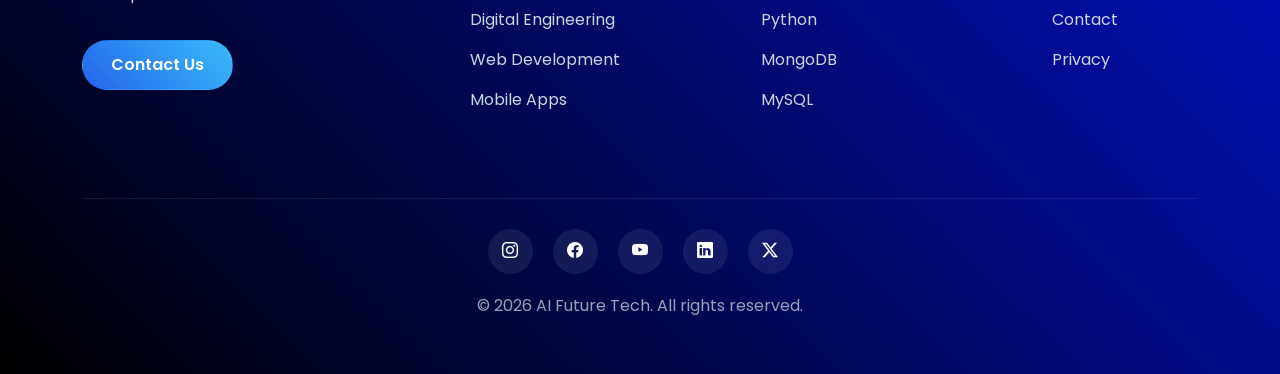
==== commit 5eed50d0: "Update index.html" ====
--- a/index.html
+++ b/index.html
@@ -85,7 +85,7 @@
 
                 <!-- LEFT -->
 
-                <div class="col-lg-6 py-2">
+                <div class="col-lg-6 mt-5">
 
                     <div class="hero-text">
 
--- a/style.css
+++ b/style.css
@@ -75,9 +75,10 @@
 /* HERO SECTION */
 
 .hero-section {
-    min-height: 100vh;
+    min-height: auto;
     position: relative;
-    padding-top: 120px;
+    padding-top: 90px;
+    padding-bottom: 50px;
 
     background:
         radial-gradient(circle at top left, rgba(37, 99, 235, 0.15), transparent 30%),
@@ -180,6 +181,7 @@
 
 .hero-image {
     position: relative;
+    margin-top: 0;
 }
 
 .circle-bg {
@@ -301,15 +303,14 @@
 /* FLOATING CARD */
 
 .floating-card {
-    position: absolute;
-    right: -20px;
-    bottom: -30px;
+    position: static;
+    margin-top: 25px;
+    display: inline-block;
     background: linear-gradient(45deg, #2563eb, #38bdf8);
     color: white;
     padding: 25px;
     border-radius: 20px;
     box-shadow: 0 20px 40px rgba(37, 99, 235, 0.25);
-    z-index: 20;
 }
 
 .floating-card h2 {
@@ -475,7 +476,7 @@
     }
 
     .hero-image {
-        margin-top: 50px;
+        margin-top: 20px;
     }
 
 }
@@ -1402,4 +1403,17 @@
     .image-layout {
         flex-direction: column;
     }
-}
+
+    .hero-section {
+        padding-top: 70px;
+        padding-bottom: 30px;
+    }
+
+    .hero-image {
+        margin-top: 20px !important;
+    }
+
+    .feature-wrapper {
+        margin-top: 20px;
+    }
+}
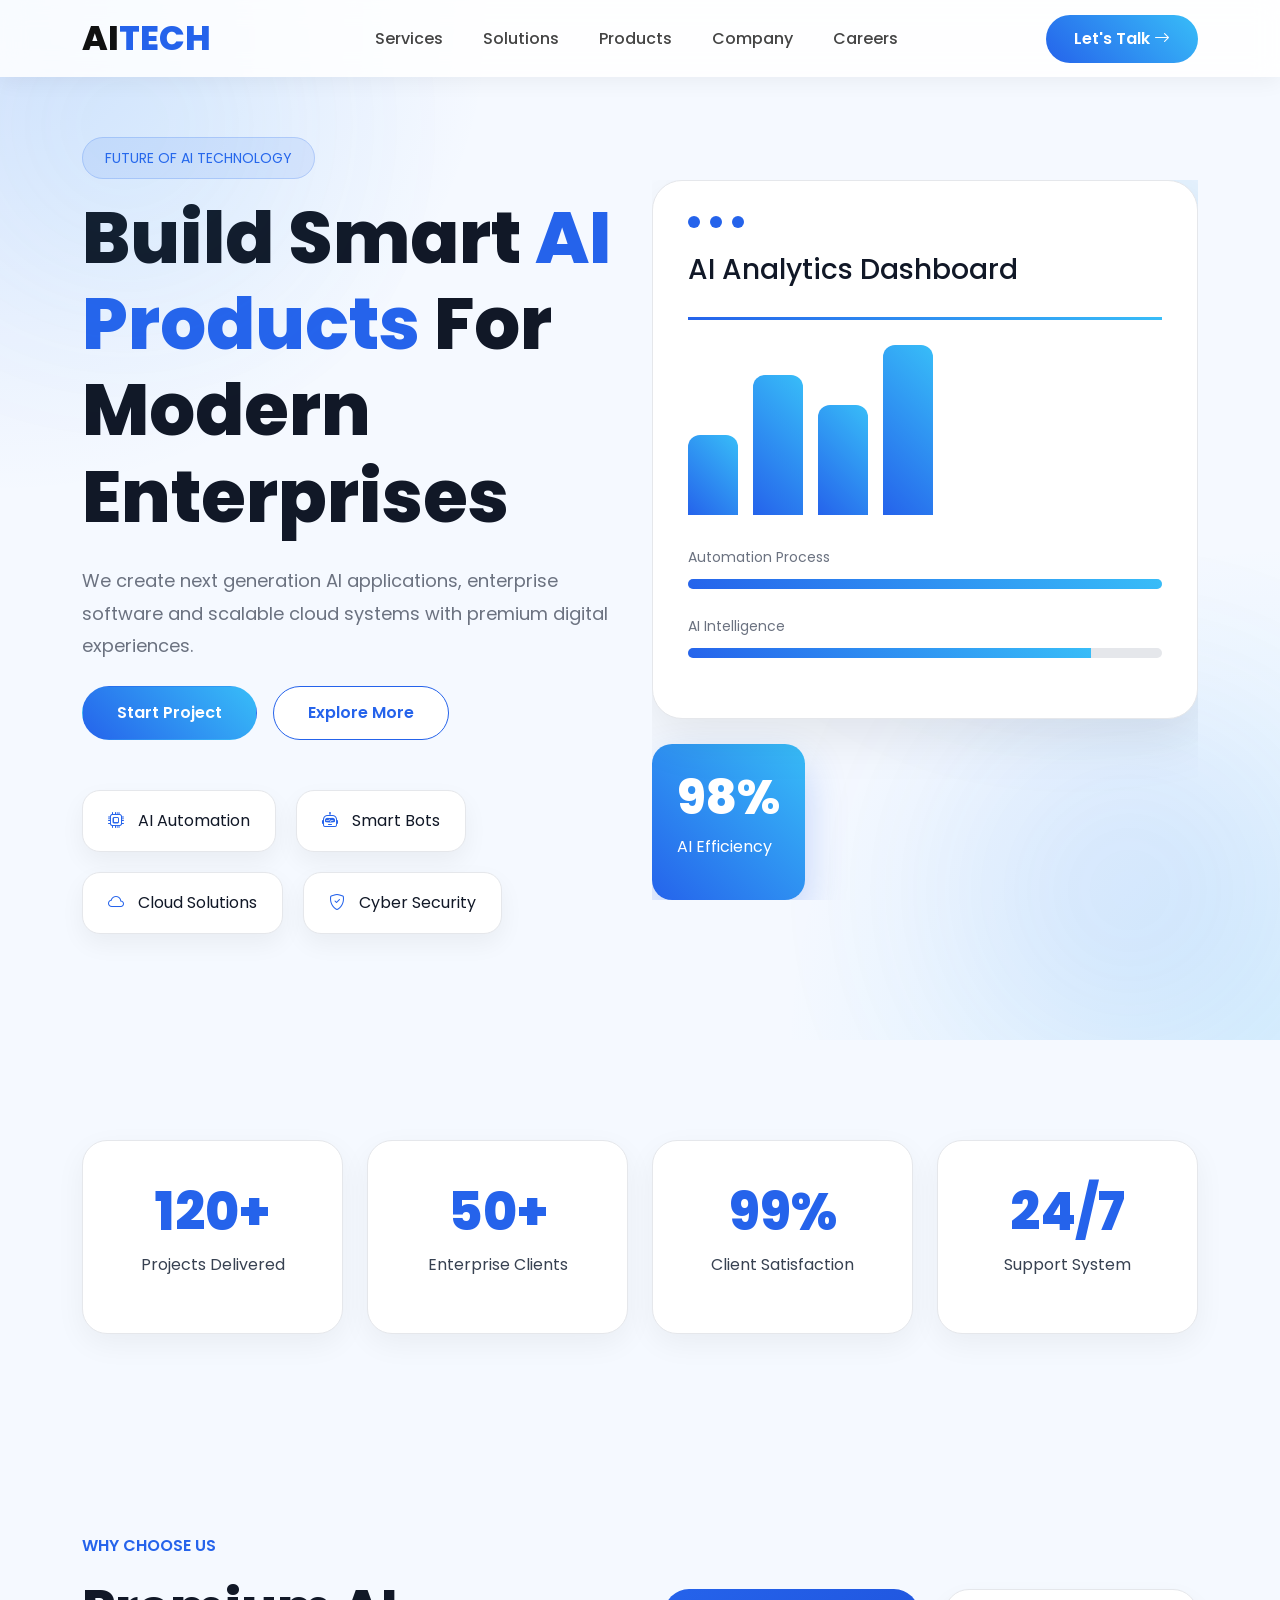
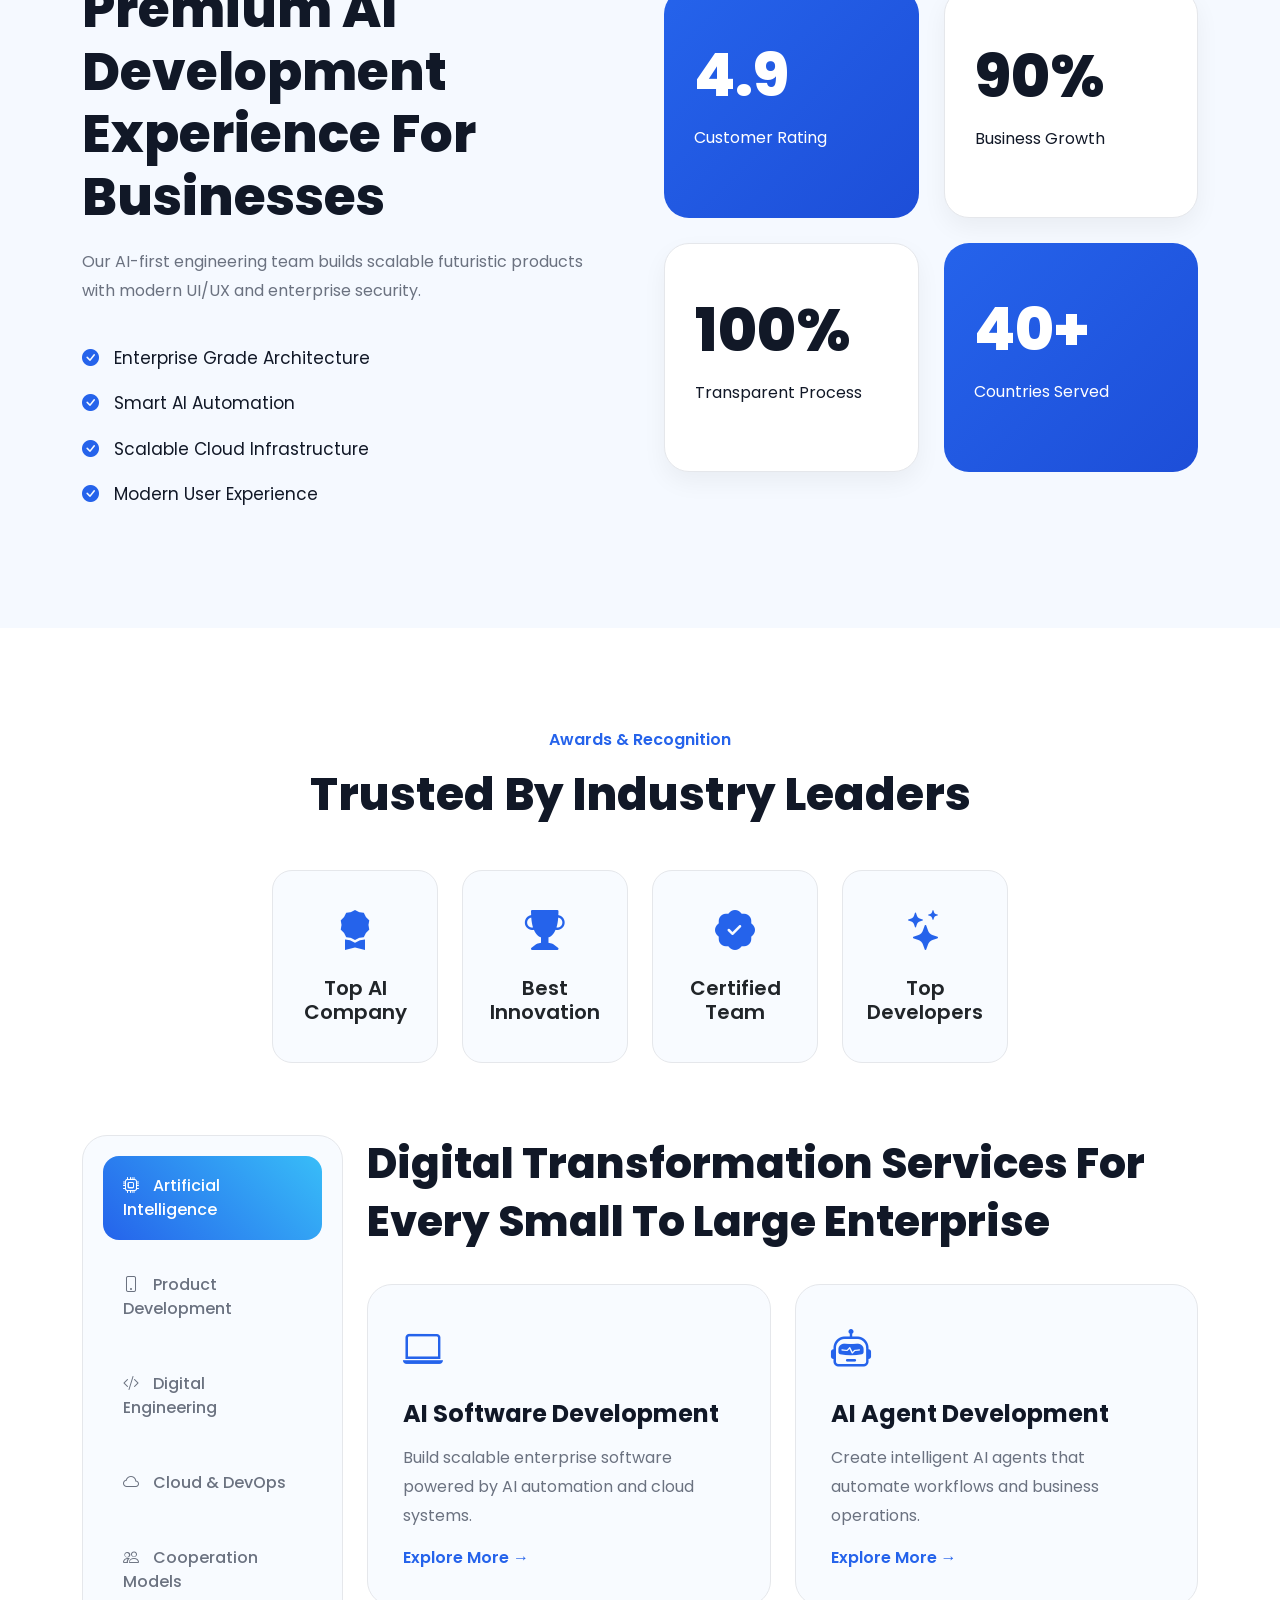
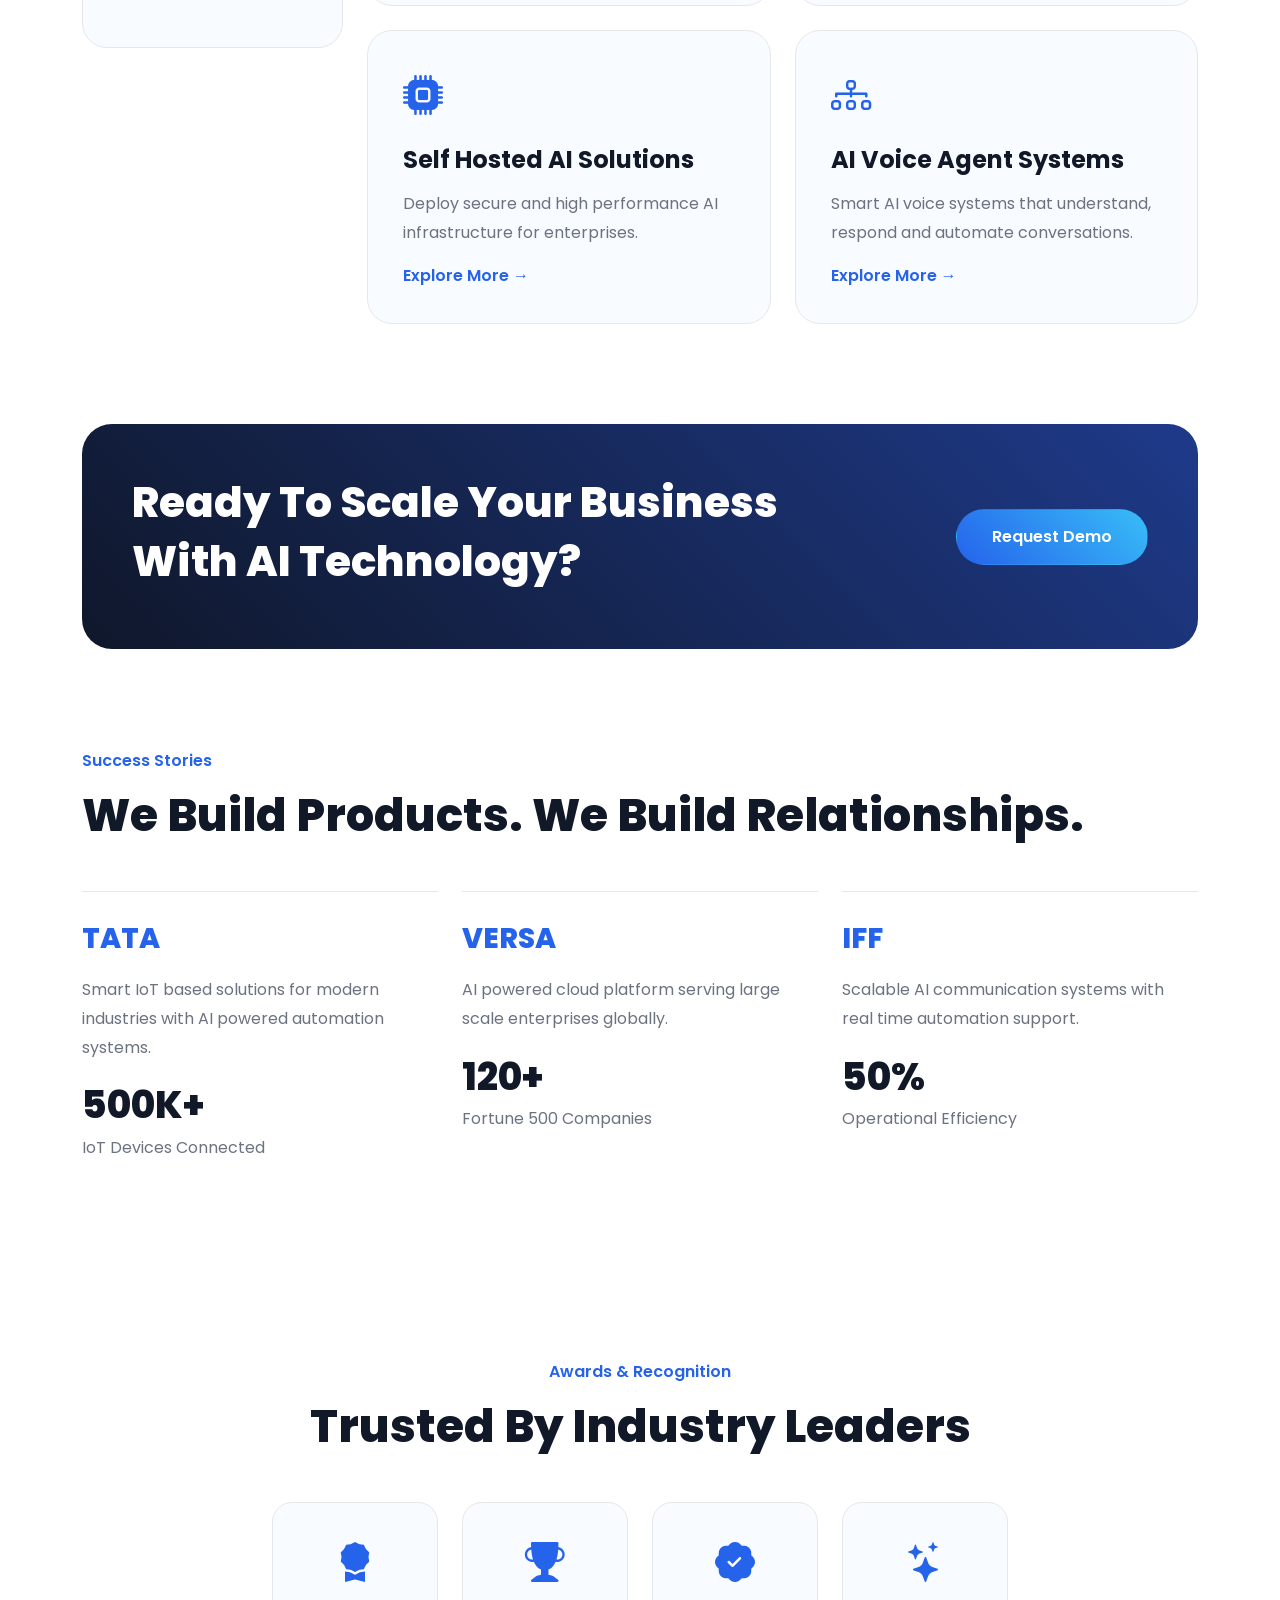
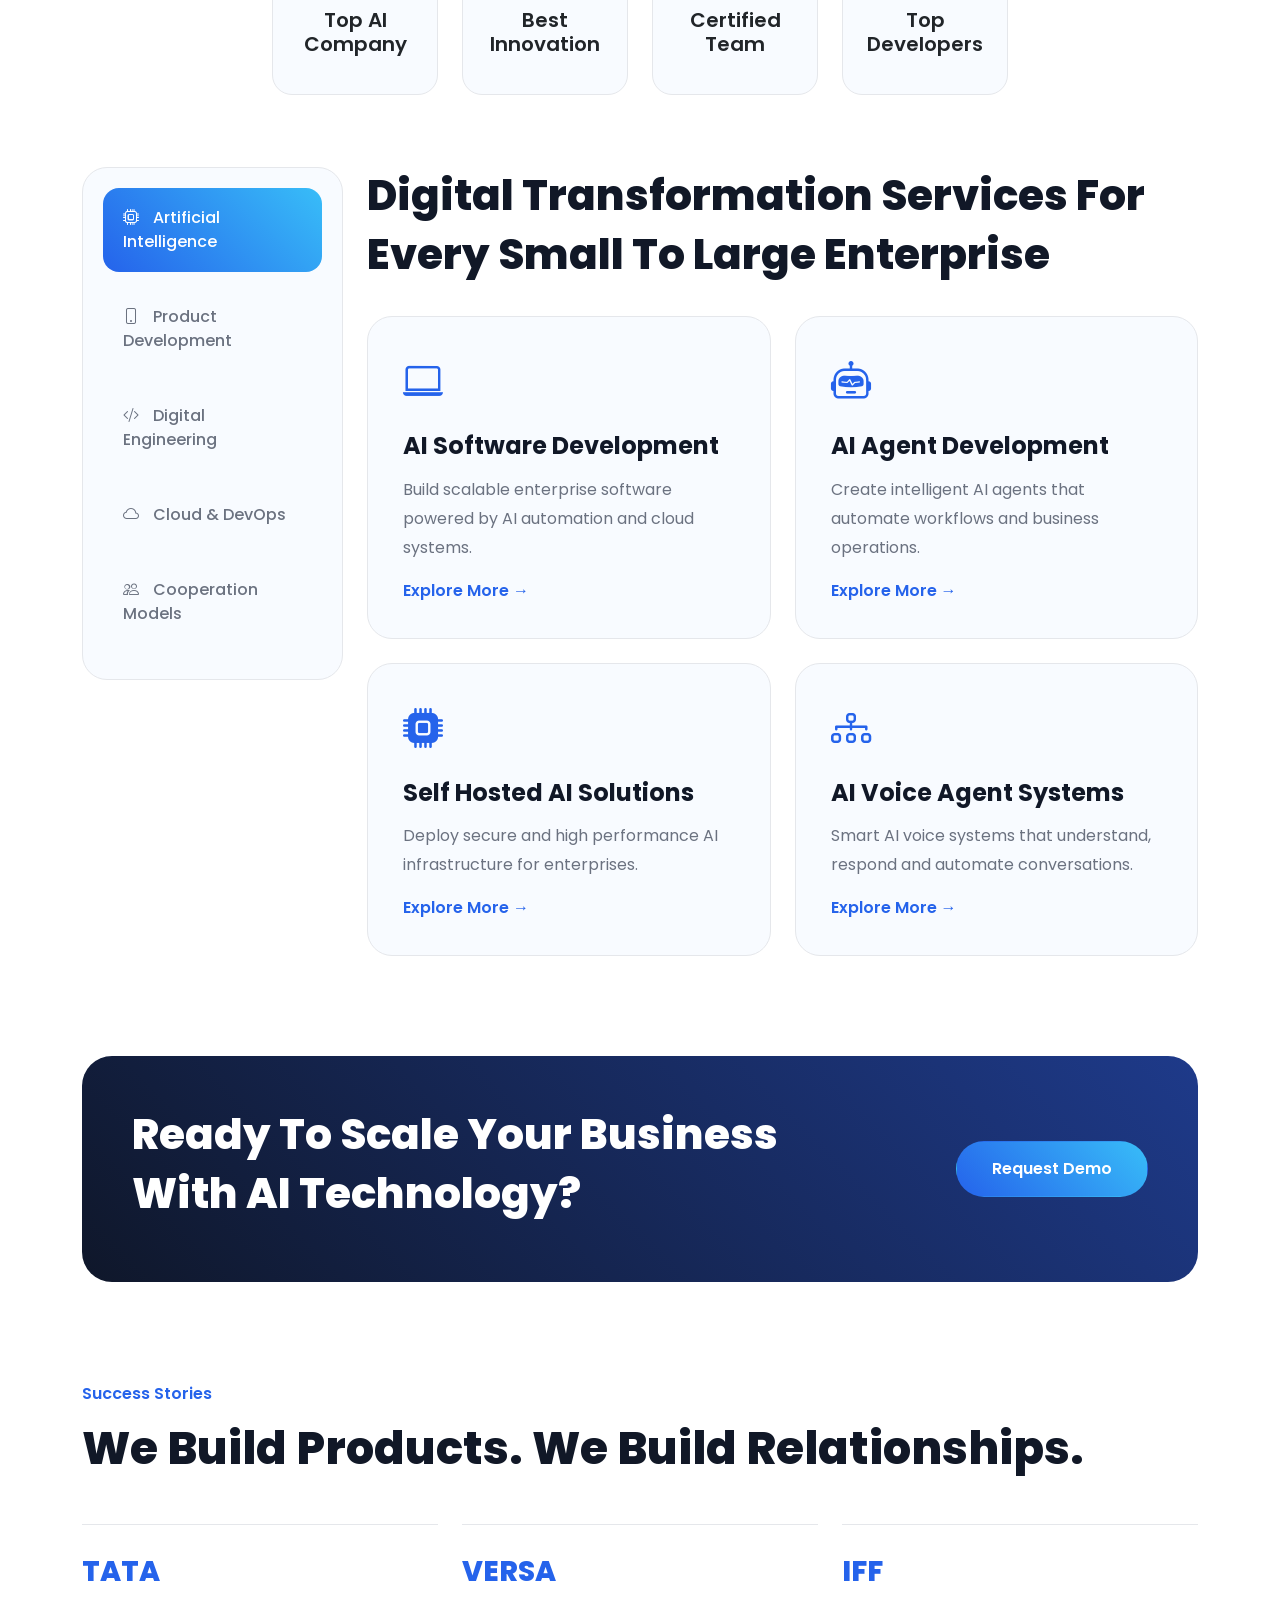
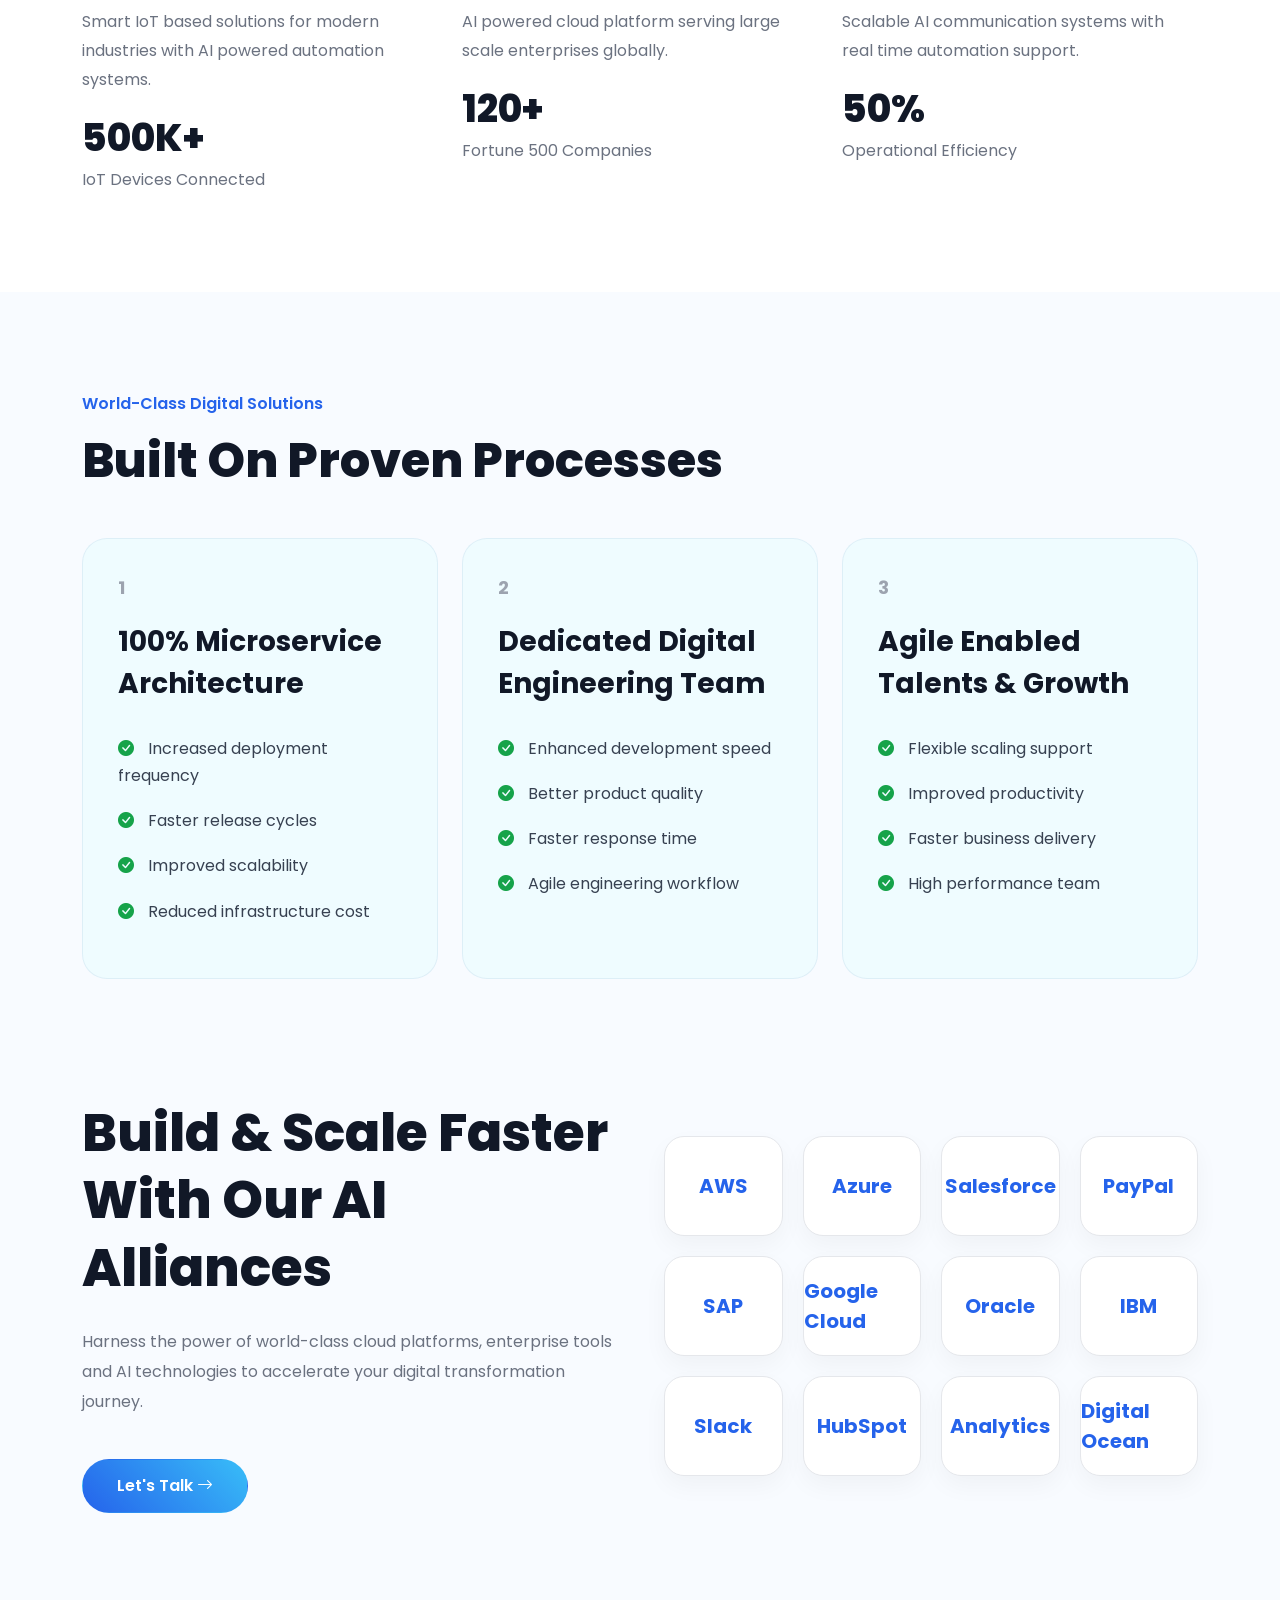
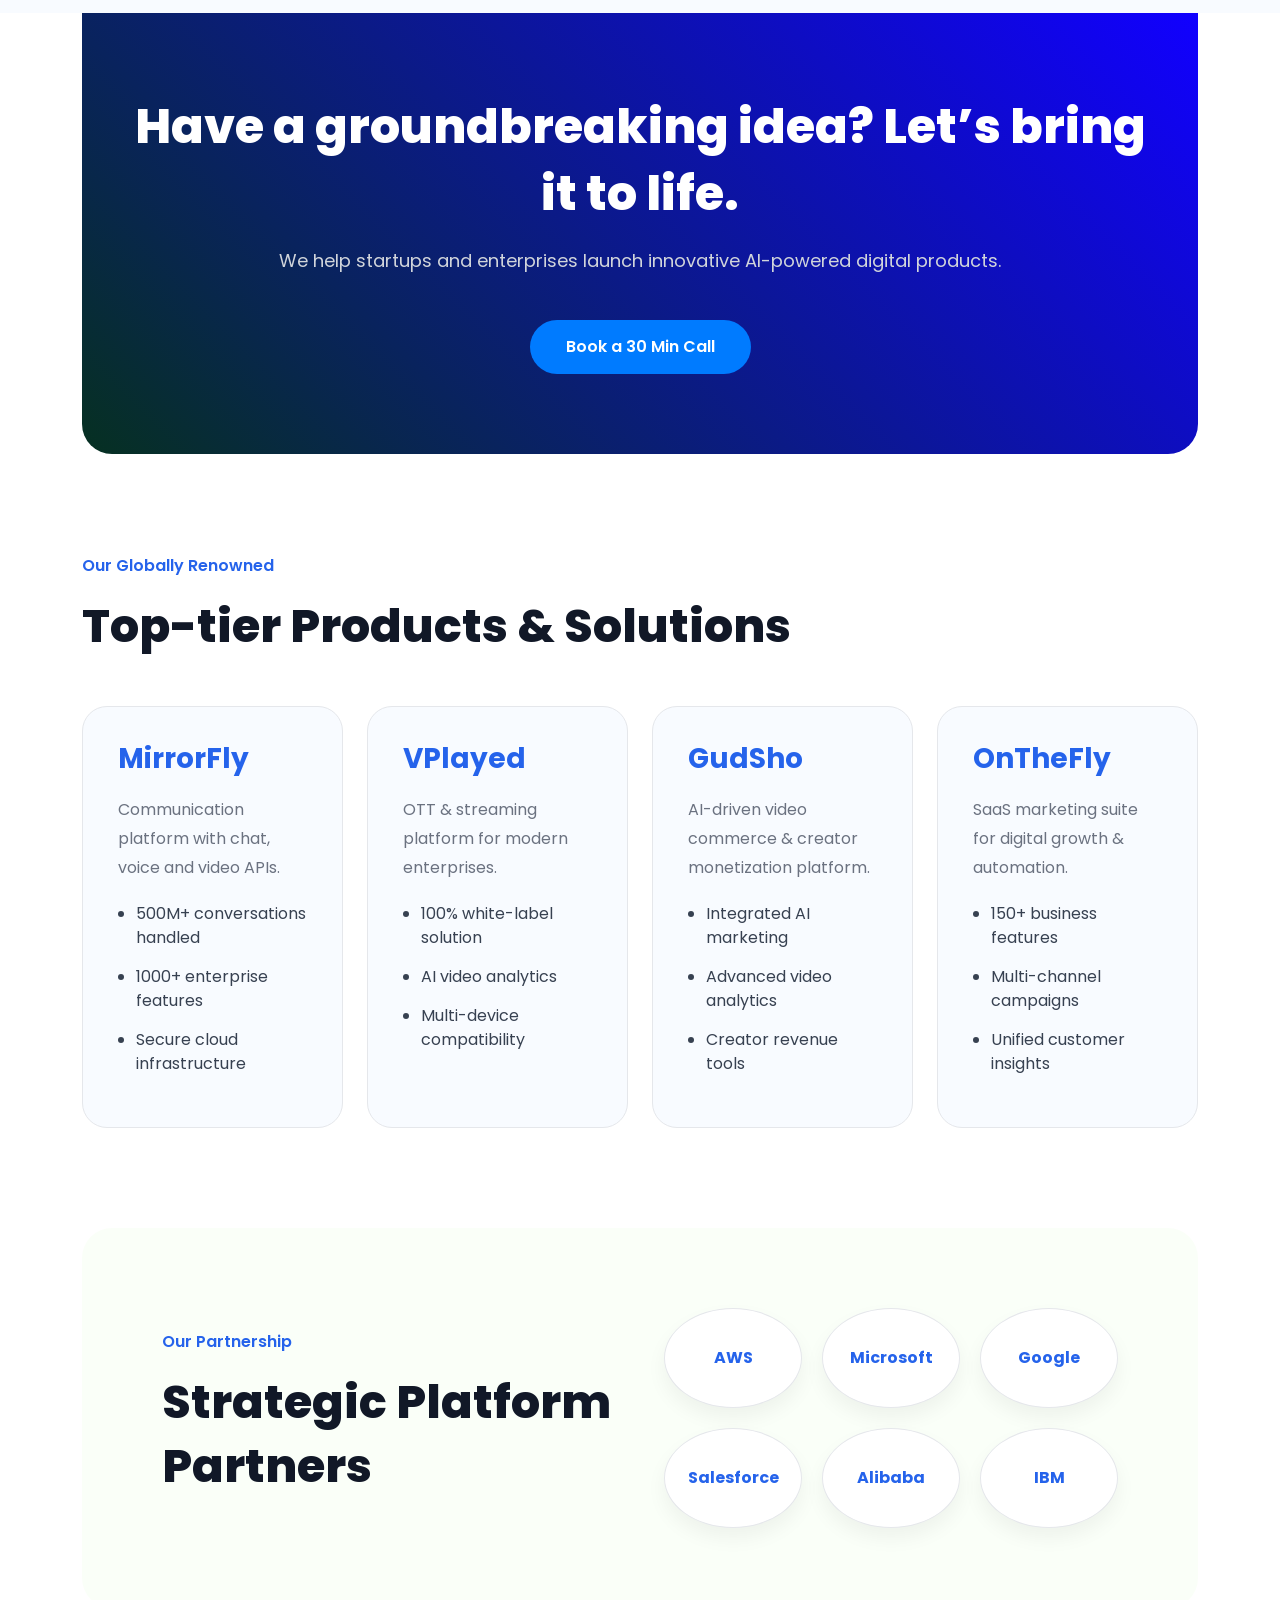
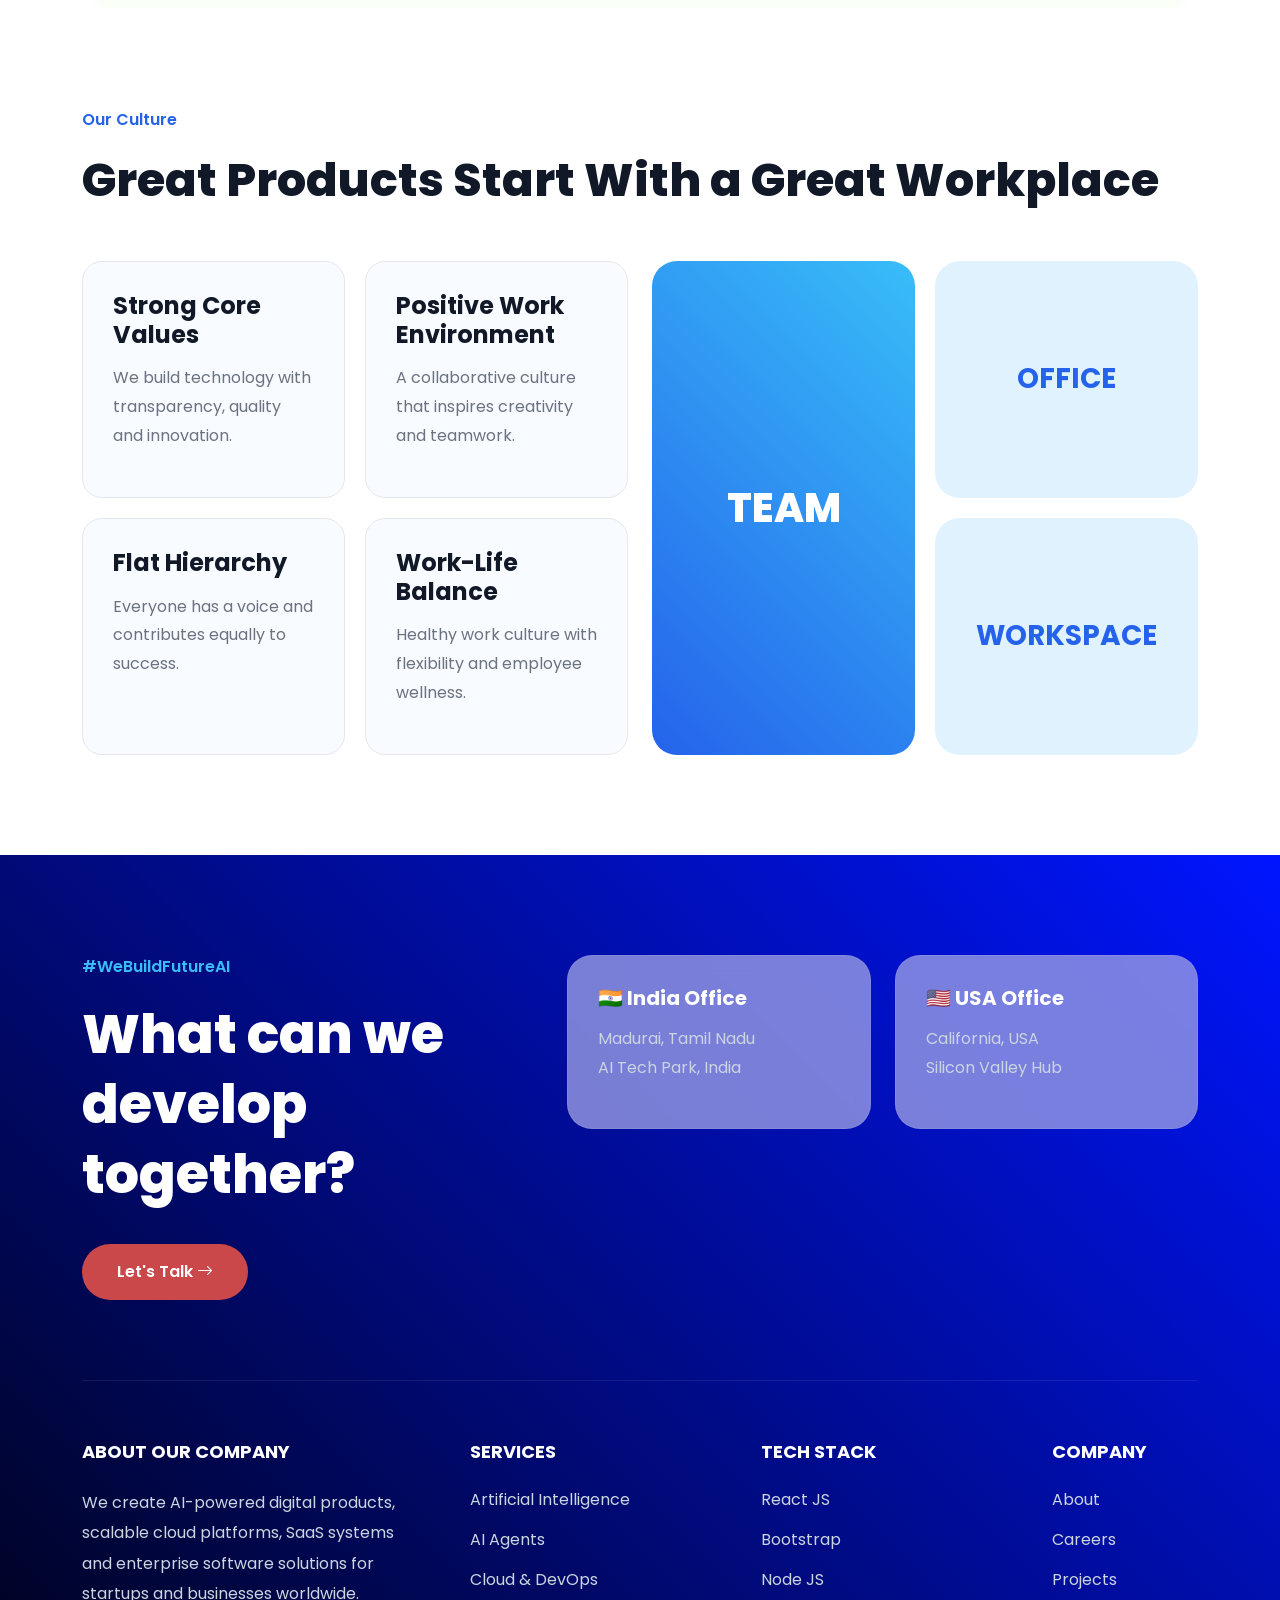
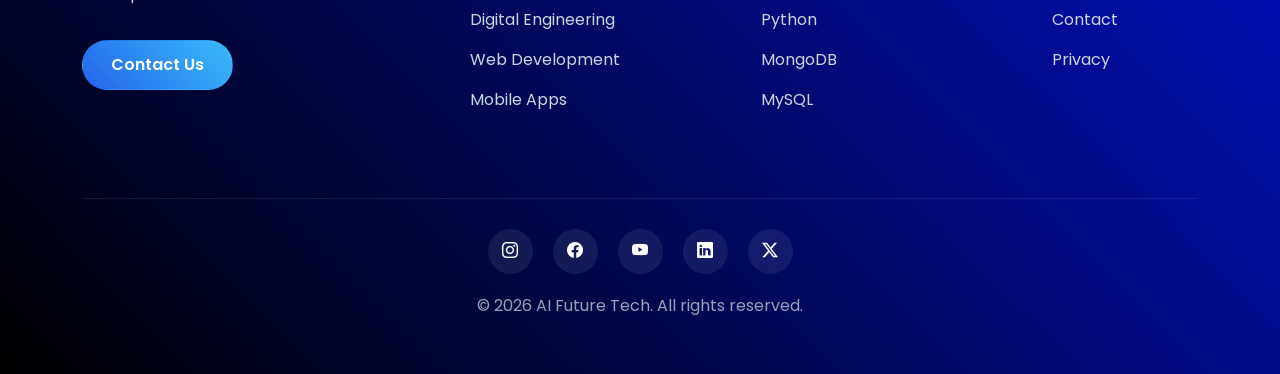
==== commit 739a06f4: "Update index.html" ====
--- a/index.html
+++ b/index.html
@@ -22,7 +22,7 @@
     <!-- NAVBAR -->
 
 
-    <nav class="navbar navbar-expand-lg navbar-dark fixed-top py-3">
+    <nav class="navbar navbar-expand-lg fixed-top">
         <div class="container">
 
             <a class="navbar-brand logo" href="#">
@@ -85,7 +85,7 @@
 
                 <!-- LEFT -->
 
-                <div class="col-lg-6 mt-5">
+                <div class="col-lg-6">
 
                     <div class="hero-text">
 
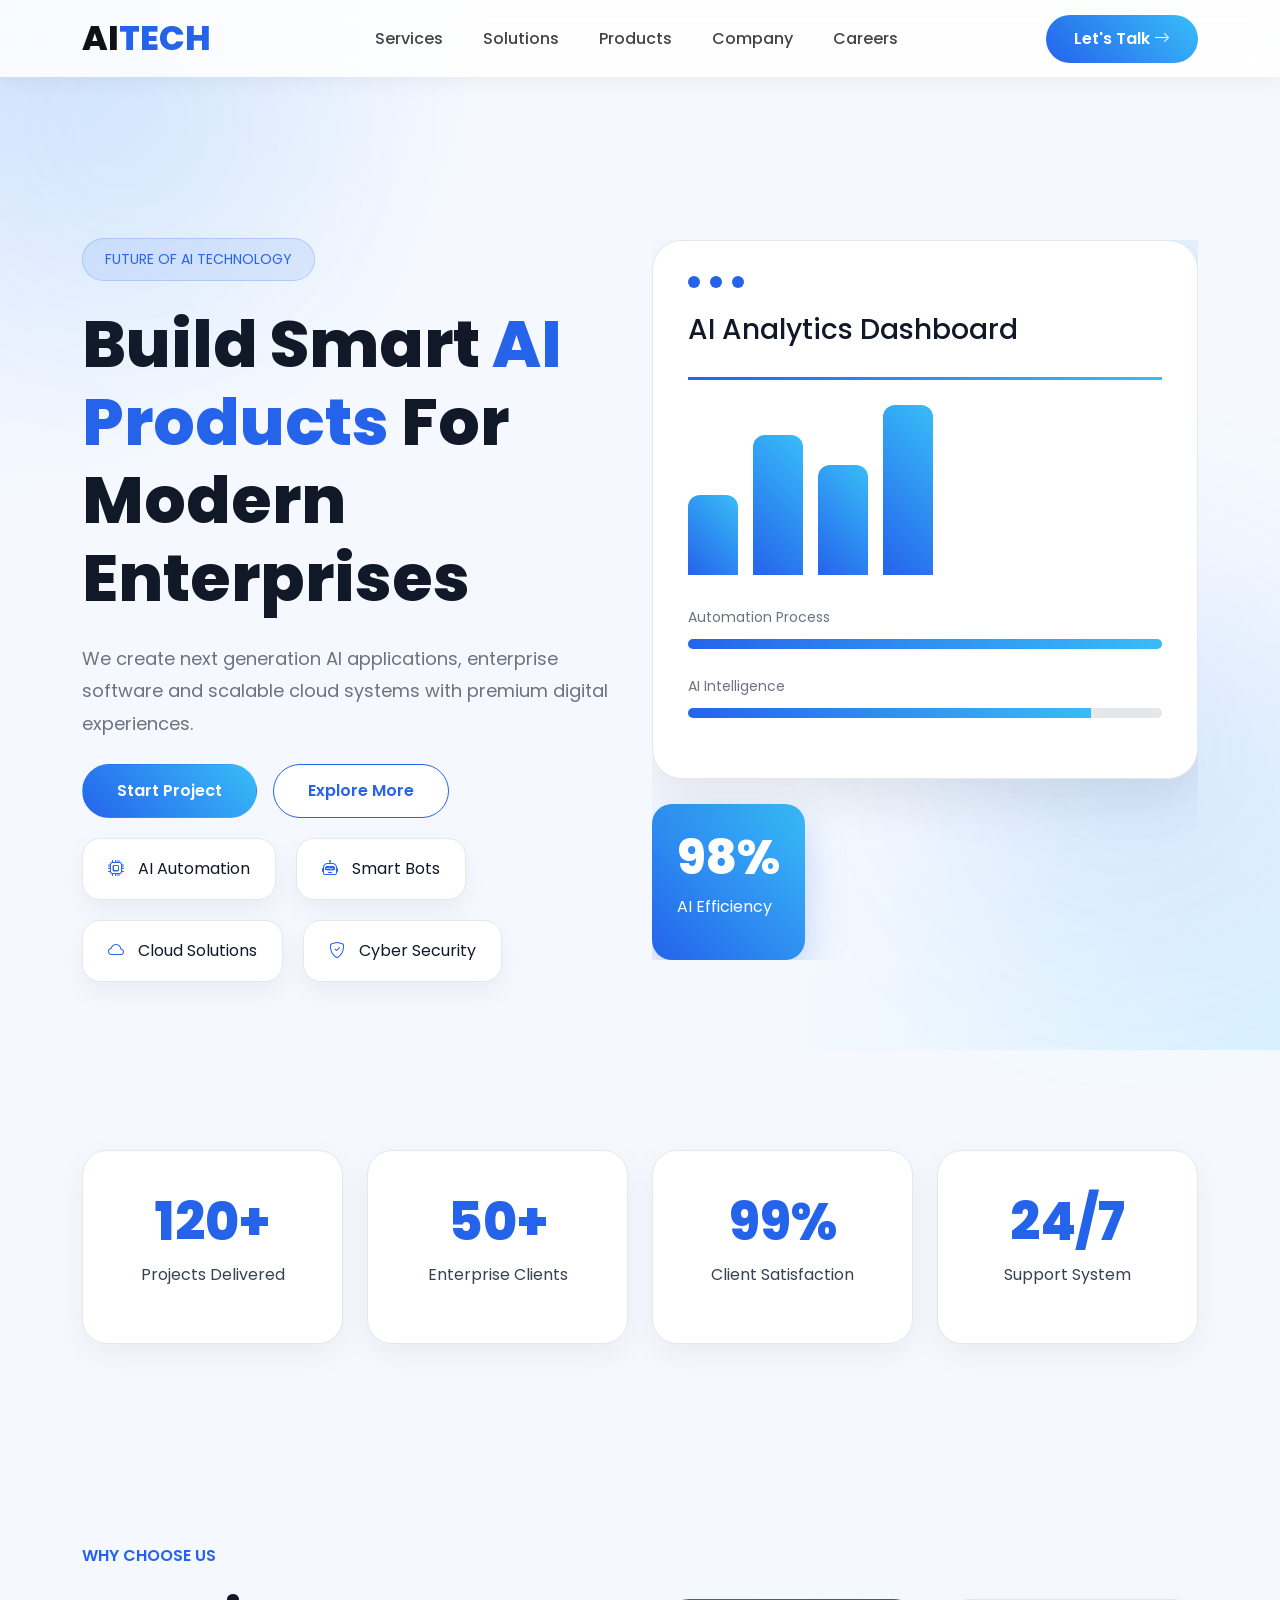
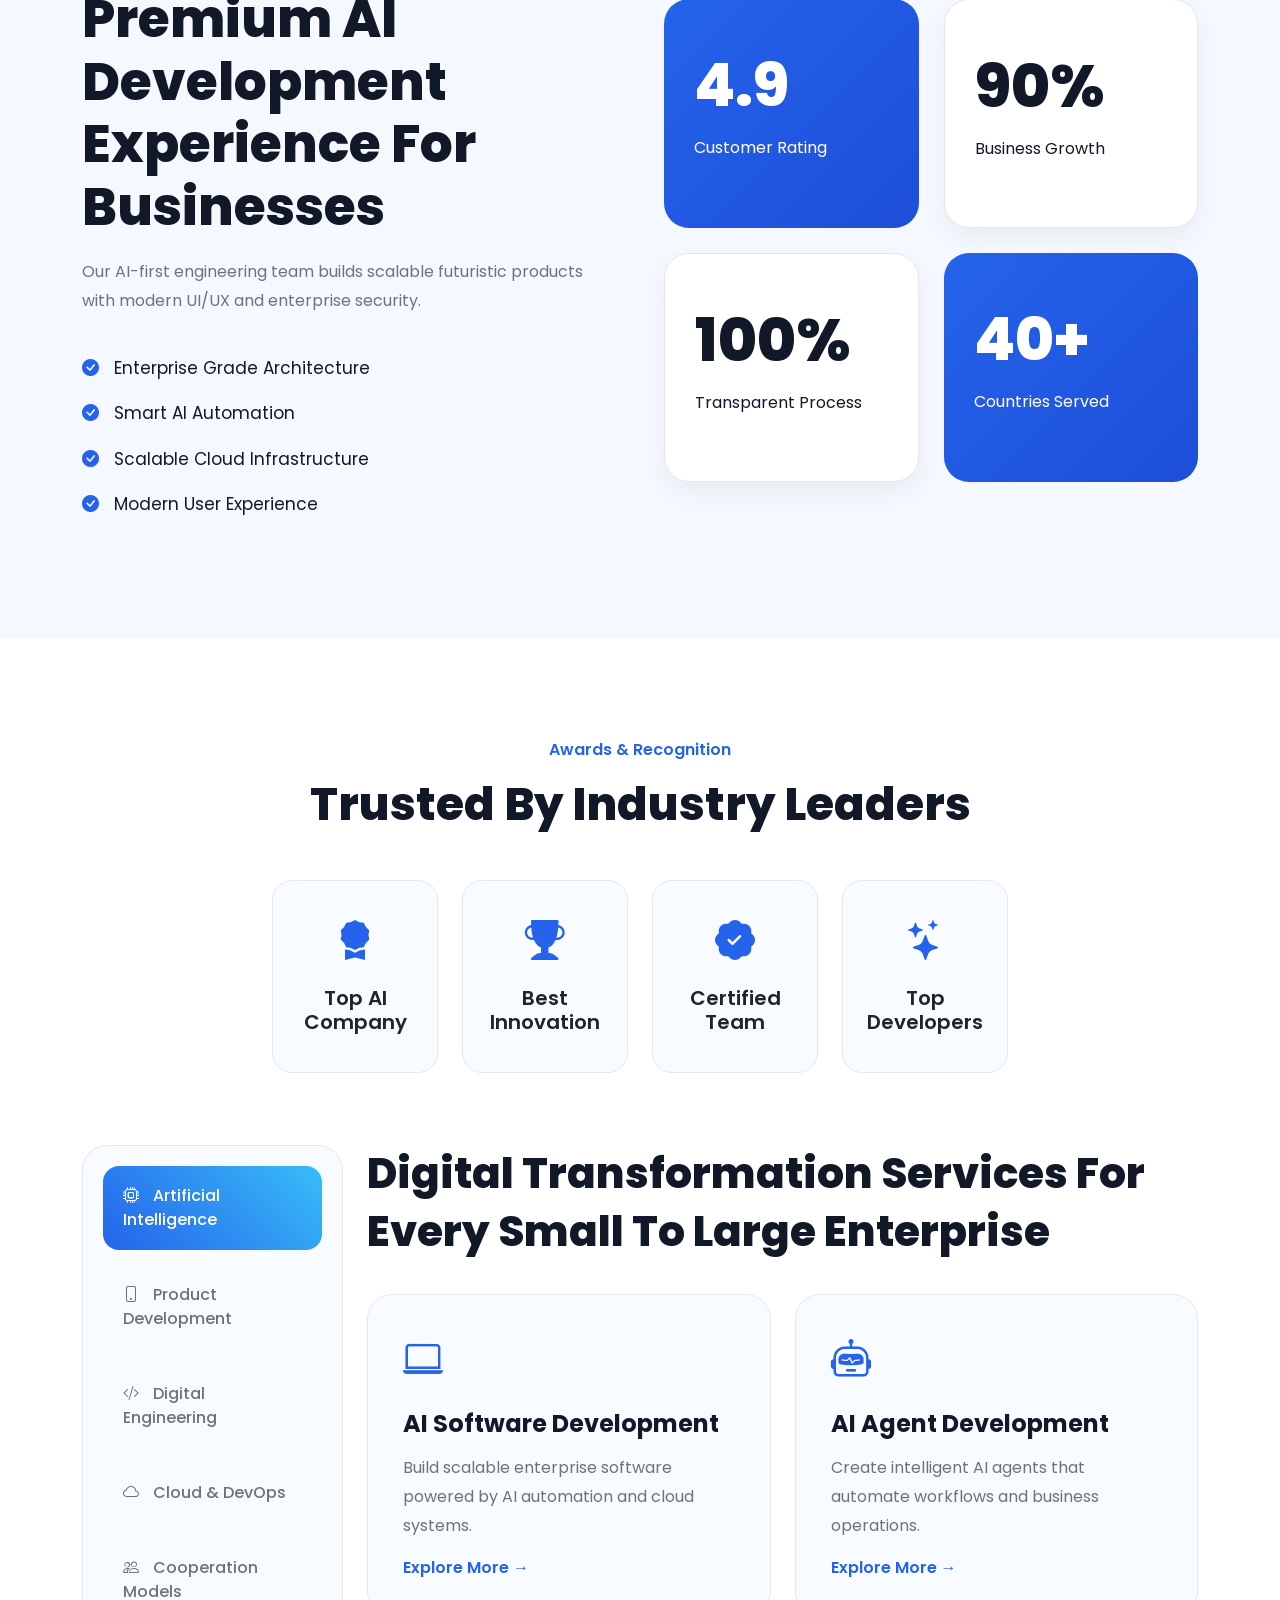
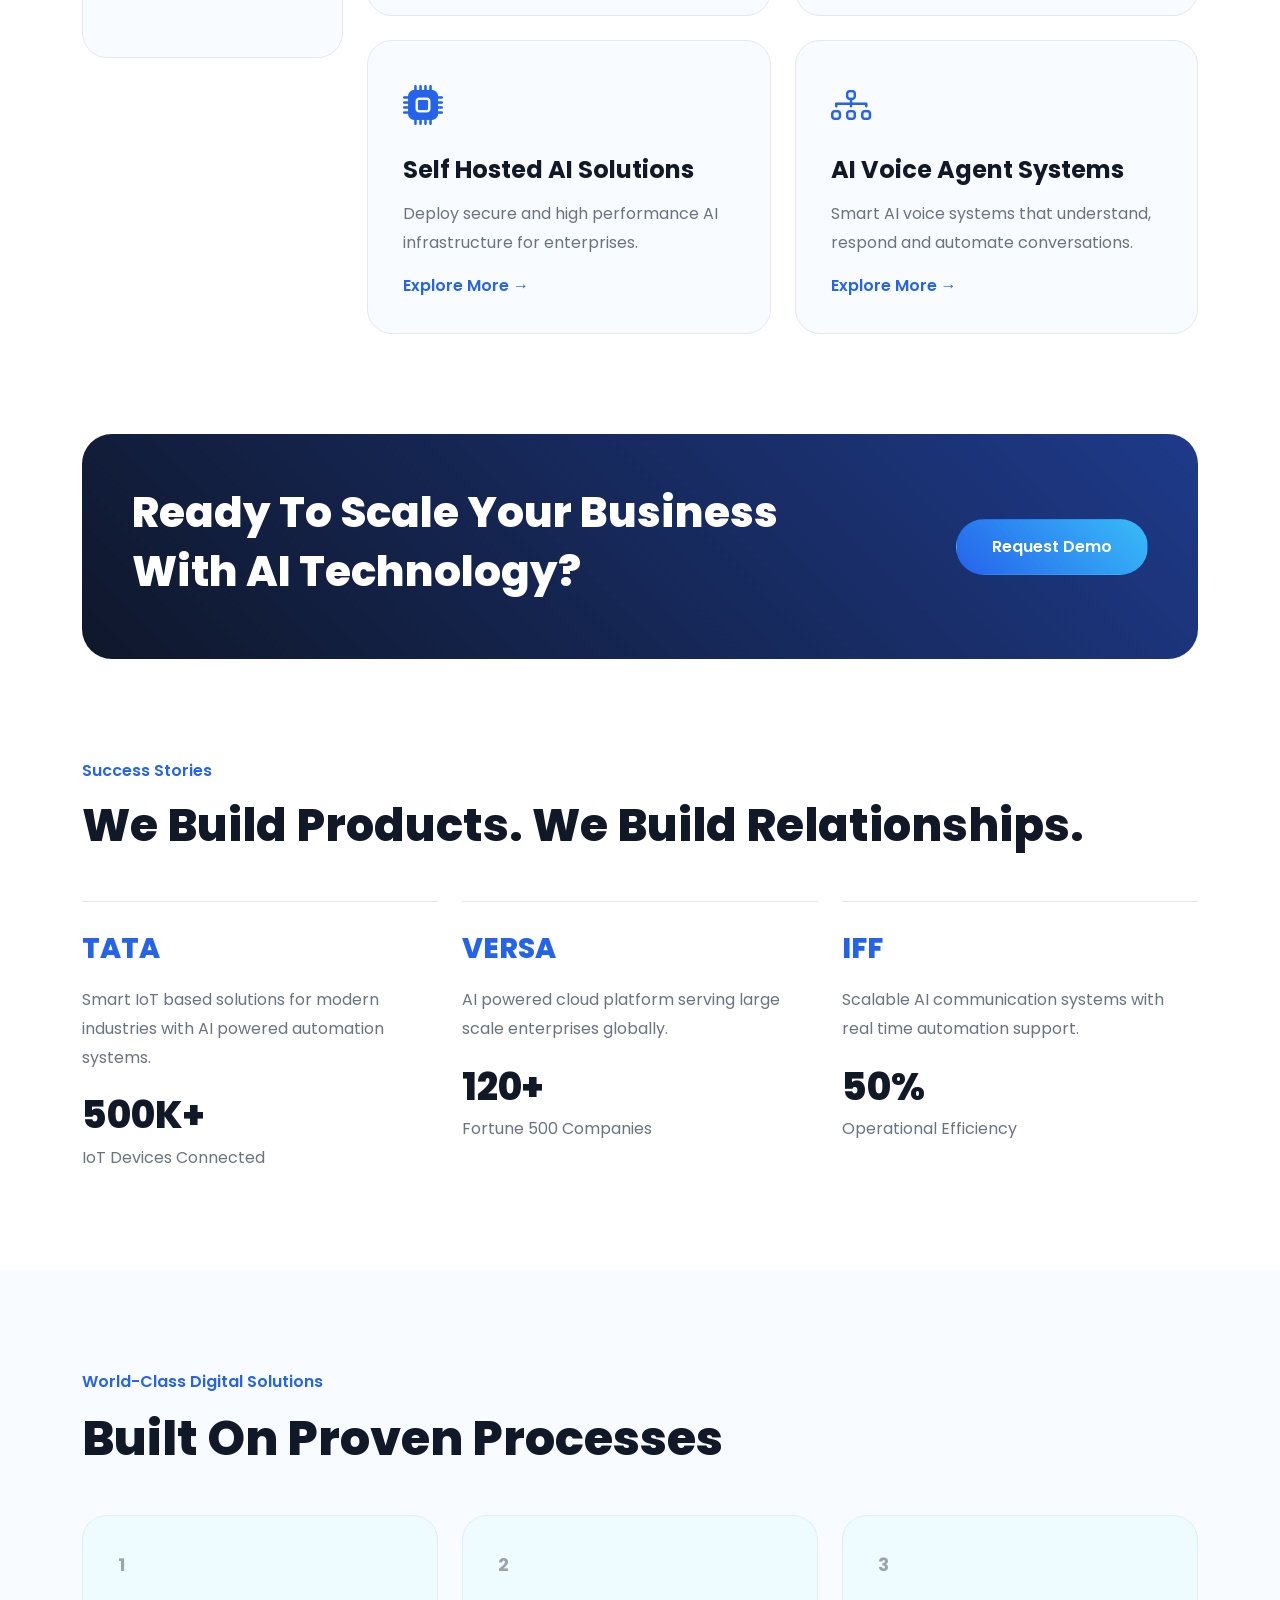
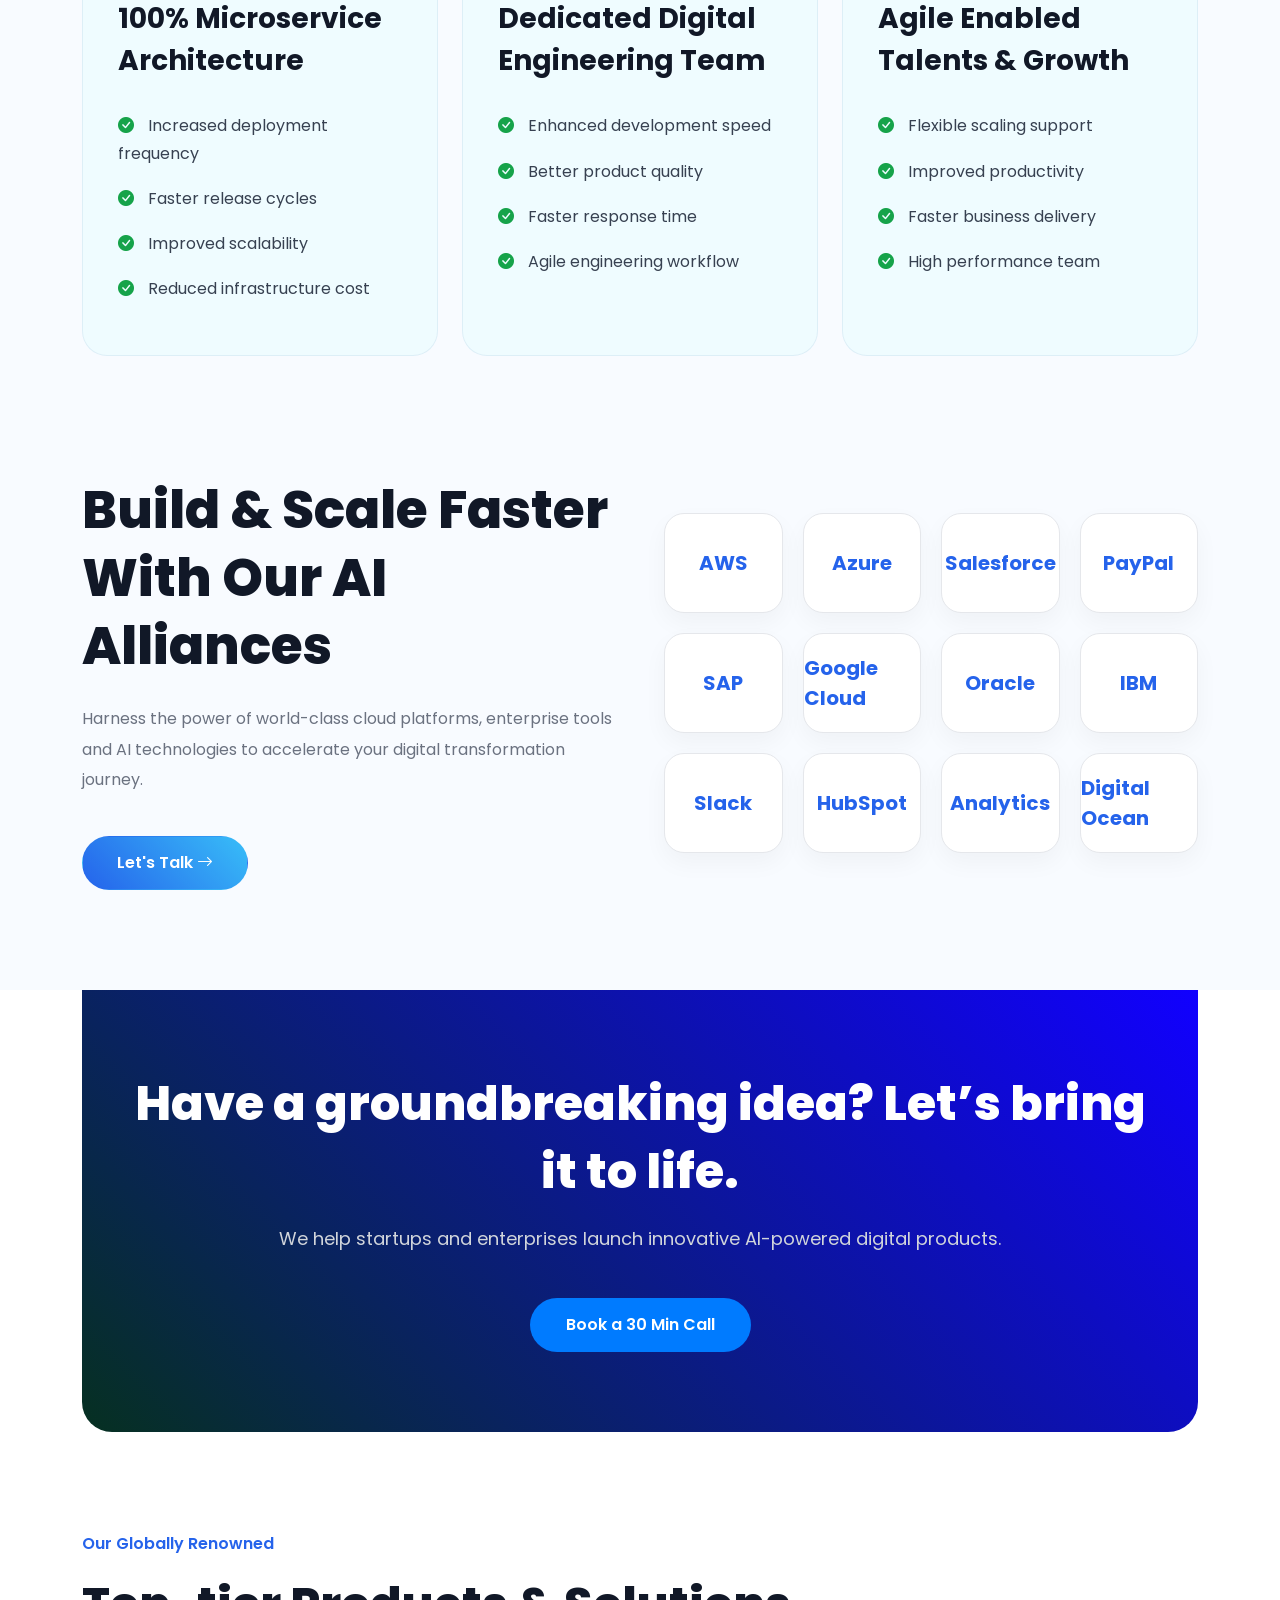
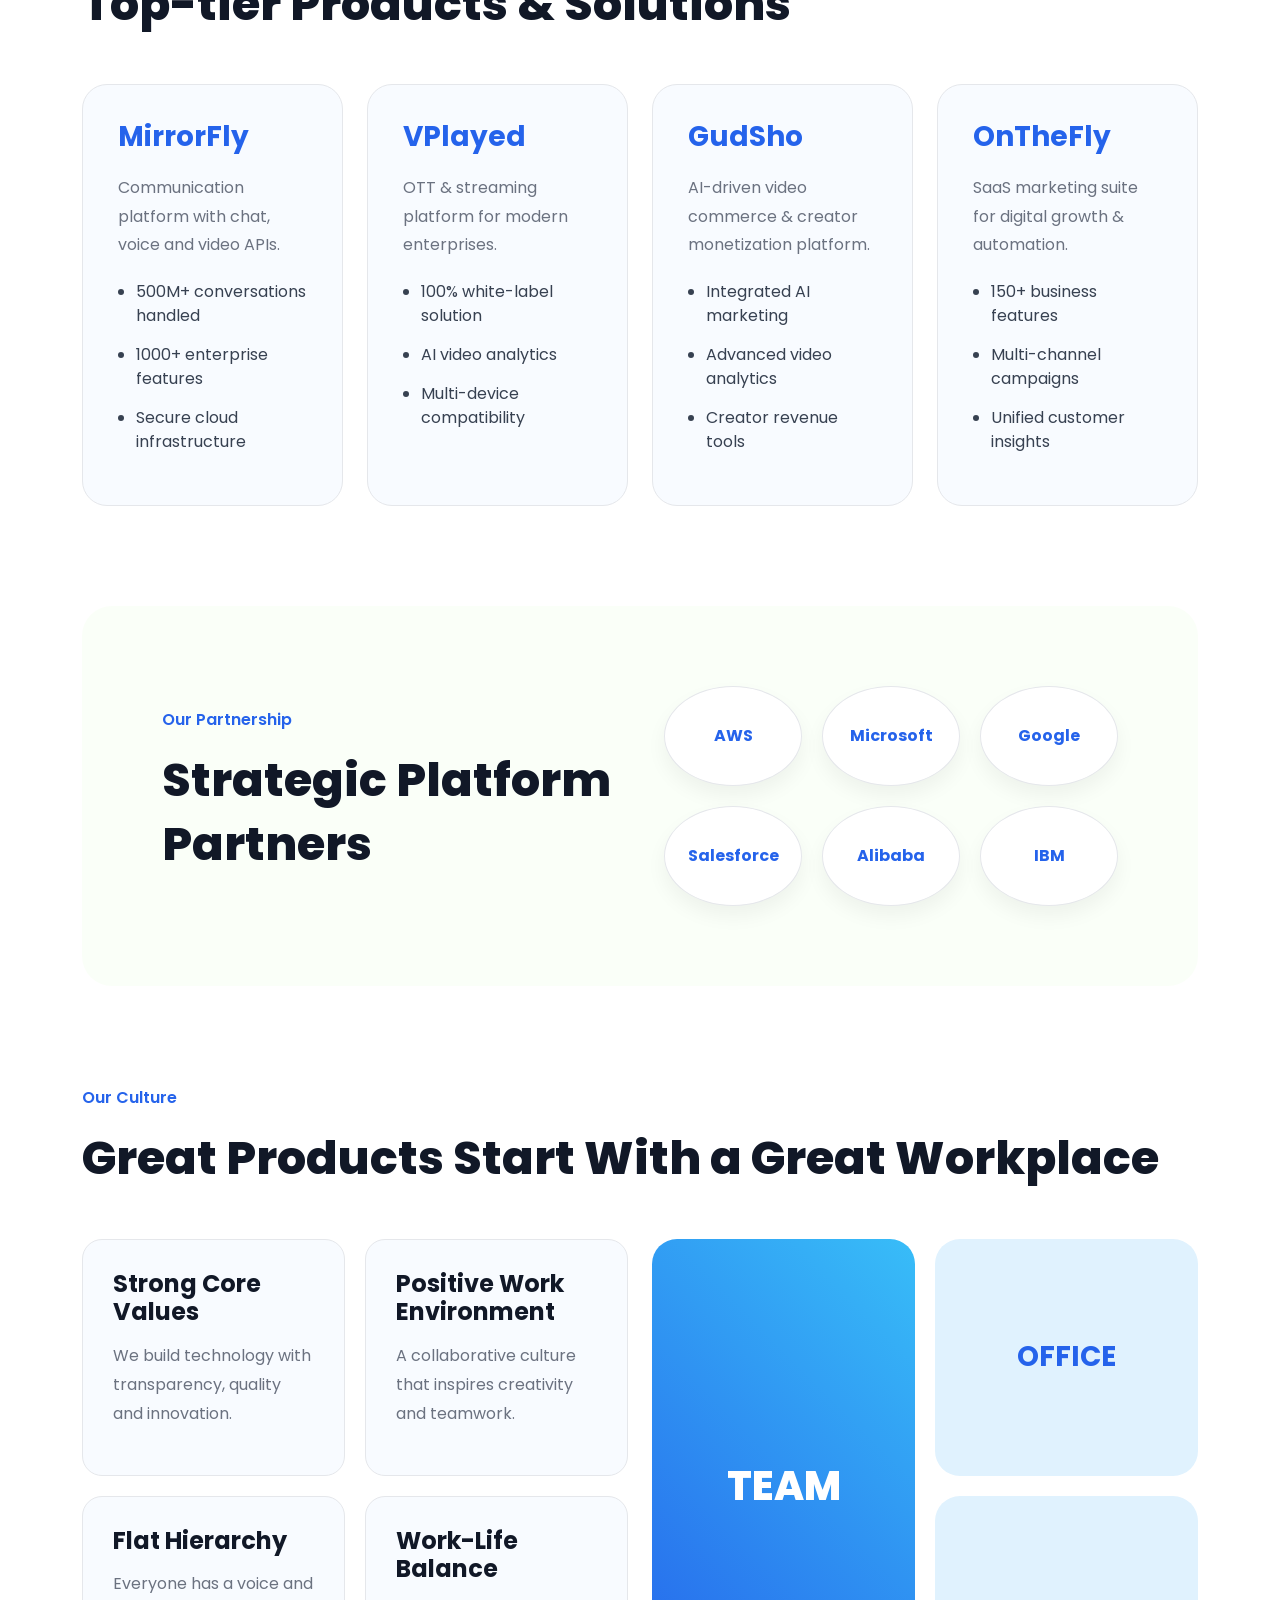
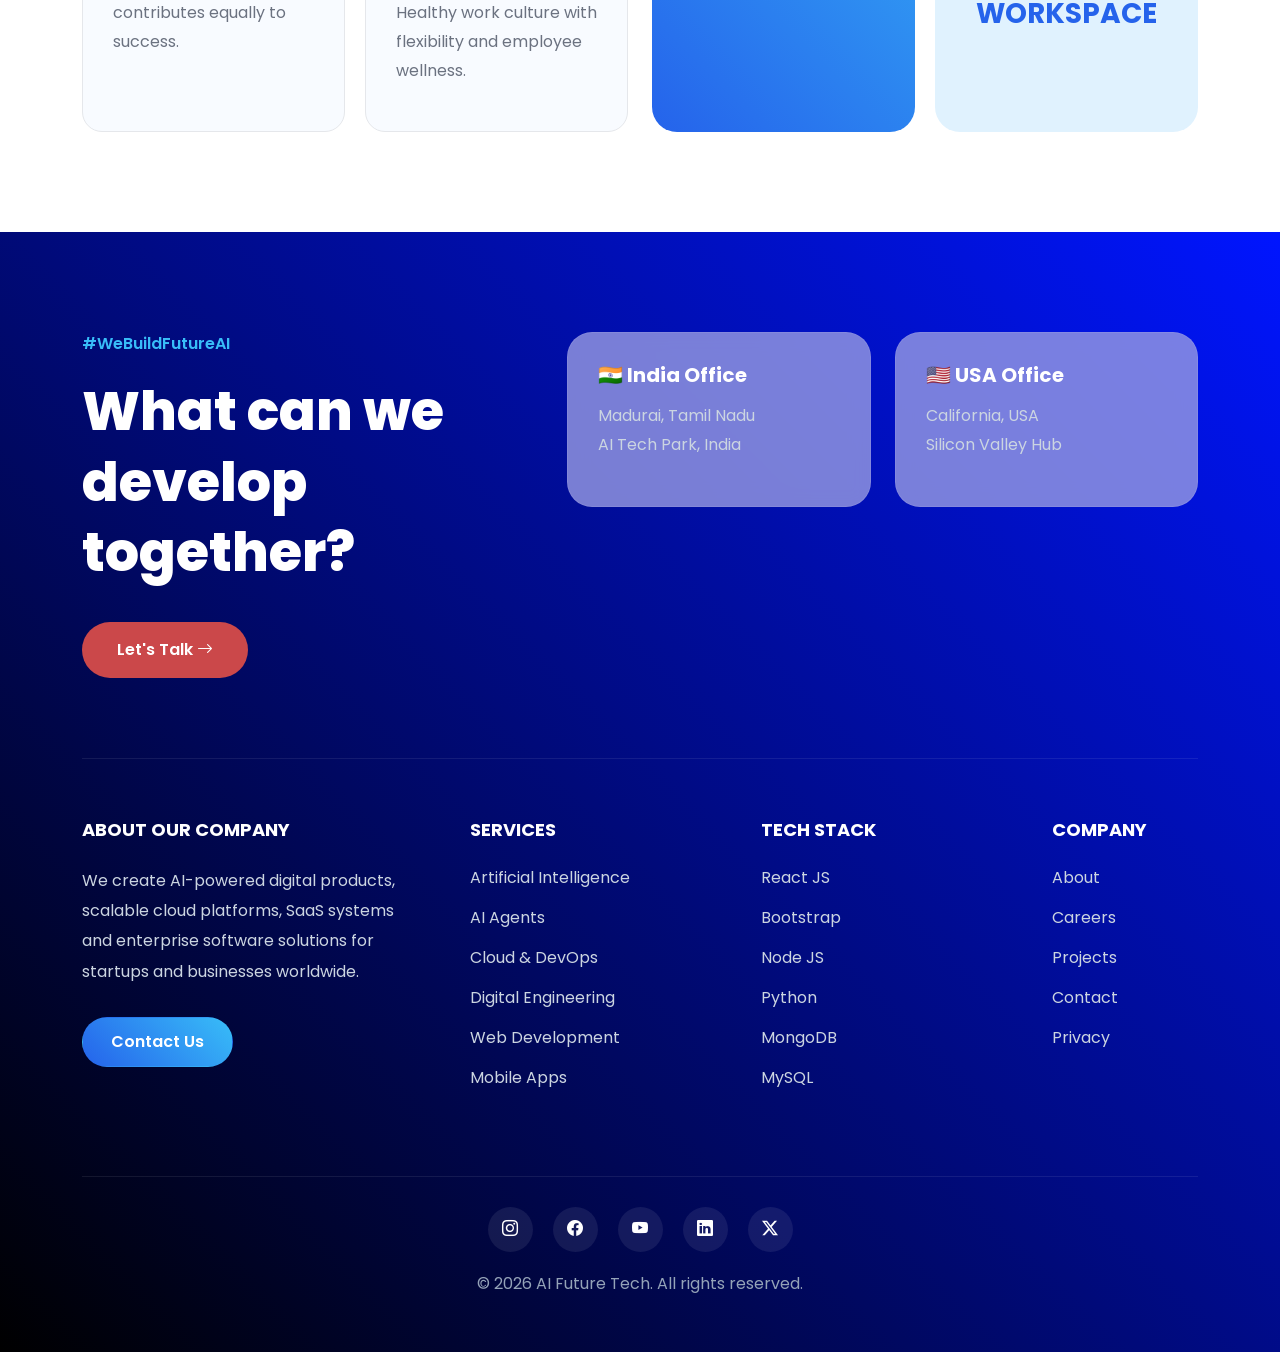
==== commit f5ea0dc4: "Update index.html" ====
--- a/index.html
+++ b/index.html
@@ -382,311 +382,6 @@
 
                             <h1>40+</h1>
                             <p>Countries Served</p>
-
-                        </div>
-
-                    </div>
-
-                </div>
-
-            </div>
-
-        </div>
-
-    </section>
-    <!-- SERVICES SECTION -->
-
-    <section class="services-section">
-
-        <div class="container">
-
-            <!-- TOP AWARDS -->
-
-            <div class="awards-wrapper text-center">
-
-                <p class="award-small">
-                    Awards & Recognition
-                </p>
-
-                <h2 class="award-title">
-                    Trusted By Industry Leaders
-                </h2>
-
-                <div class="row justify-content-center g-4 mt-4">
-
-                    <div class="col-6 col-md-2">
-                        <div class="award-card">
-                            <i class="bi bi-award-fill"></i>
-                            <h5>Top AI Company</h5>
-                        </div>
-                    </div>
-
-                    <div class="col-6 col-md-2">
-                        <div class="award-card">
-                            <i class="bi bi-trophy-fill"></i>
-                            <h5>Best Innovation</h5>
-                        </div>
-                    </div>
-
-                    <div class="col-6 col-md-2">
-                        <div class="award-card">
-                            <i class="bi bi-patch-check-fill"></i>
-                            <h5>Certified Team</h5>
-                        </div>
-                    </div>
-
-                    <div class="col-6 col-md-2">
-                        <div class="award-card">
-                            <i class="bi bi-stars"></i>
-                            <h5>Top Developers</h5>
-                        </div>
-                    </div>
-
-                </div>
-
-            </div>
-
-
-
-            <!-- MAIN SERVICES -->
-
-            <div class="row align-items-start mt-5 g-4">
-
-                <!-- LEFT MENU -->
-
-                <div class="col-lg-3">
-
-                    <div class="service-menu">
-
-                        <div class="menu-item active-menu">
-                            <i class="bi bi-cpu"></i>
-                            Artificial Intelligence
-                        </div>
-
-                        <div class="menu-item">
-                            <i class="bi bi-phone"></i>
-                            Product Development
-                        </div>
-
-                        <div class="menu-item">
-                            <i class="bi bi-code-slash"></i>
-                            Digital Engineering
-                        </div>
-
-                        <div class="menu-item">
-                            <i class="bi bi-cloud"></i>
-                            Cloud & DevOps
-                        </div>
-
-                        <div class="menu-item">
-                            <i class="bi bi-people"></i>
-                            Cooperation Models
-                        </div>
-
-                    </div>
-
-                </div>
-
-
-
-                <!-- RIGHT CARDS -->
-
-                <div class="col-lg-9">
-
-                    <h2 class="service-title">
-                        Digital Transformation Services For
-                        Every Small To Large Enterprise
-                    </h2>
-
-                    <div class="row g-4 mt-2">
-
-                        <div class="col-md-6">
-
-                            <div class="service-card">
-
-                                <i class="bi bi-laptop service-icon"></i>
-
-                                <h4>AI Software Development</h4>
-
-                                <p>
-                                    Build scalable enterprise software powered
-                                    by AI automation and cloud systems.
-                                </p>
-
-                                <a href="#">
-                                    Explore More →
-                                </a>
-
-                            </div>
-
-                        </div>
-
-                        <div class="col-md-6">
-
-                            <div class="service-card">
-
-                                <i class="bi bi-robot service-icon"></i>
-
-                                <h4>AI Agent Development</h4>
-
-                                <p>
-                                    Create intelligent AI agents that automate
-                                    workflows and business operations.
-                                </p>
-
-                                <a href="#">
-                                    Explore More →
-                                </a>
-
-                            </div>
-
-                        </div>
-
-                        <div class="col-md-6">
-
-                            <div class="service-card">
-
-                                <i class="bi bi-cpu-fill service-icon"></i>
-
-                                <h4>Self Hosted AI Solutions</h4>
-
-                                <p>
-                                    Deploy secure and high performance
-                                    AI infrastructure for enterprises.
-                                </p>
-
-                                <a href="#">
-                                    Explore More →
-                                </a>
-
-                            </div>
-
-                        </div>
-
-                        <div class="col-md-6">
-
-                            <div class="service-card">
-
-                                <i class="bi bi-diagram-3 service-icon"></i>
-
-                                <h4>AI Voice Agent Systems</h4>
-
-                                <p>
-                                    Smart AI voice systems that understand,
-                                    respond and automate conversations.
-                                </p>
-
-                                <a href="#">
-                                    Explore More →
-                                </a>
-
-                            </div>
-
-                        </div>
-
-                    </div>
-
-                </div>
-
-            </div>
-
-
-
-            <!-- CTA SECTION -->
-
-            <div class="cta-box">
-
-                <div class="row align-items-center">
-
-                    <div class="col-lg-8">
-
-                        <h2>
-                            Ready To Scale Your Business
-                            With AI Technology?
-                        </h2>
-
-                    </div>
-
-                    <div class="col-lg-4 text-lg-end mt-4 mt-lg-0">
-
-                        <a href="#" class="btn cta-btn">
-                            Request Demo
-                        </a>
-
-                    </div>
-
-                </div>
-
-            </div>
-
-
-
-            <!-- SUCCESS STORIES -->
-
-            <div class="success-wrapper">
-
-                <p class="success-small">
-                    Success Stories
-                </p>
-
-                <h2 class="success-title">
-                    We Build Products. We Build Relationships.
-                </h2>
-
-                <div class="row g-4 mt-4">
-
-                    <div class="col-md-4">
-
-                        <div class="success-card">
-
-                            <h3>TATA</h3>
-
-                            <p>
-                                Smart IoT based solutions for modern industries
-                                with AI powered automation systems.
-                            </p>
-
-                            <h4>500K+</h4>
-
-                            <span>IoT Devices Connected</span>
-
-                        </div>
-
-                    </div>
-
-                    <div class="col-md-4">
-
-                        <div class="success-card">
-
-                            <h3>VERSA</h3>
-
-                            <p>
-                                AI powered cloud platform serving
-                                large scale enterprises globally.
-                            </p>
-
-                            <h4>120+</h4>
-
-                            <span>Fortune 500 Companies</span>
-
-                        </div>
-
-                    </div>
-
-                    <div class="col-md-4">
-
-                        <div class="success-card">
-
-                            <h3>IFF</h3>
-
-                            <p>
-                                Scalable AI communication systems
-                                with real time automation support.
-                            </p>
-
-                            <h4>50%</h4>
-
-                            <span>Operational Efficiency</span>
 
                         </div>
 
--- a/style.css
+++ b/style.css
@@ -75,10 +75,8 @@
 /* HERO SECTION */
 
 .hero-section {
-    min-height: auto;
-    position: relative;
-    padding-top: 90px;
-    padding-bottom: 50px;
+    min-height: 100vh;
+    padding-top: 150px;
 
     background:
         radial-gradient(circle at top left, rgba(37, 99, 235, 0.15), transparent 30%),
@@ -92,7 +90,7 @@
 
 .hero-text h1 {
     color: #111827;
-    font-size: 72px;
+    font-size: 65px;
     font-weight: 800;
     line-height: 1.2;
     margin-top: 25px;
@@ -116,6 +114,8 @@
     padding: 10px 22px;
     border-radius: 50px;
     font-size: 14px;
+    display: inline-block;
+    margin-top: 20px;
 }
 
 
@@ -152,7 +152,7 @@
     display: flex;
     flex-wrap: wrap;
     gap: 20px;
-    margin-top: 50px;
+    margin-top: 20px;
 }
 
 .feature-card {
@@ -476,7 +476,7 @@
     }
 
     .hero-image {
-        margin-top: 20px;
+        margin-top: 15px;
     }
 
 }
@@ -1405,12 +1405,16 @@
     }
 
     .hero-section {
-        padding-top: 70px;
-        padding-bottom: 30px;
+        min-height: auto;
+        padding-bottom: 20px;
     }
 
     .hero-image {
-        margin-top: 20px !important;
+        margin-top: 10px !important;
+    }
+
+    .dashboard-card {
+        margin-top: 0;
     }
 
     .feature-wrapper {
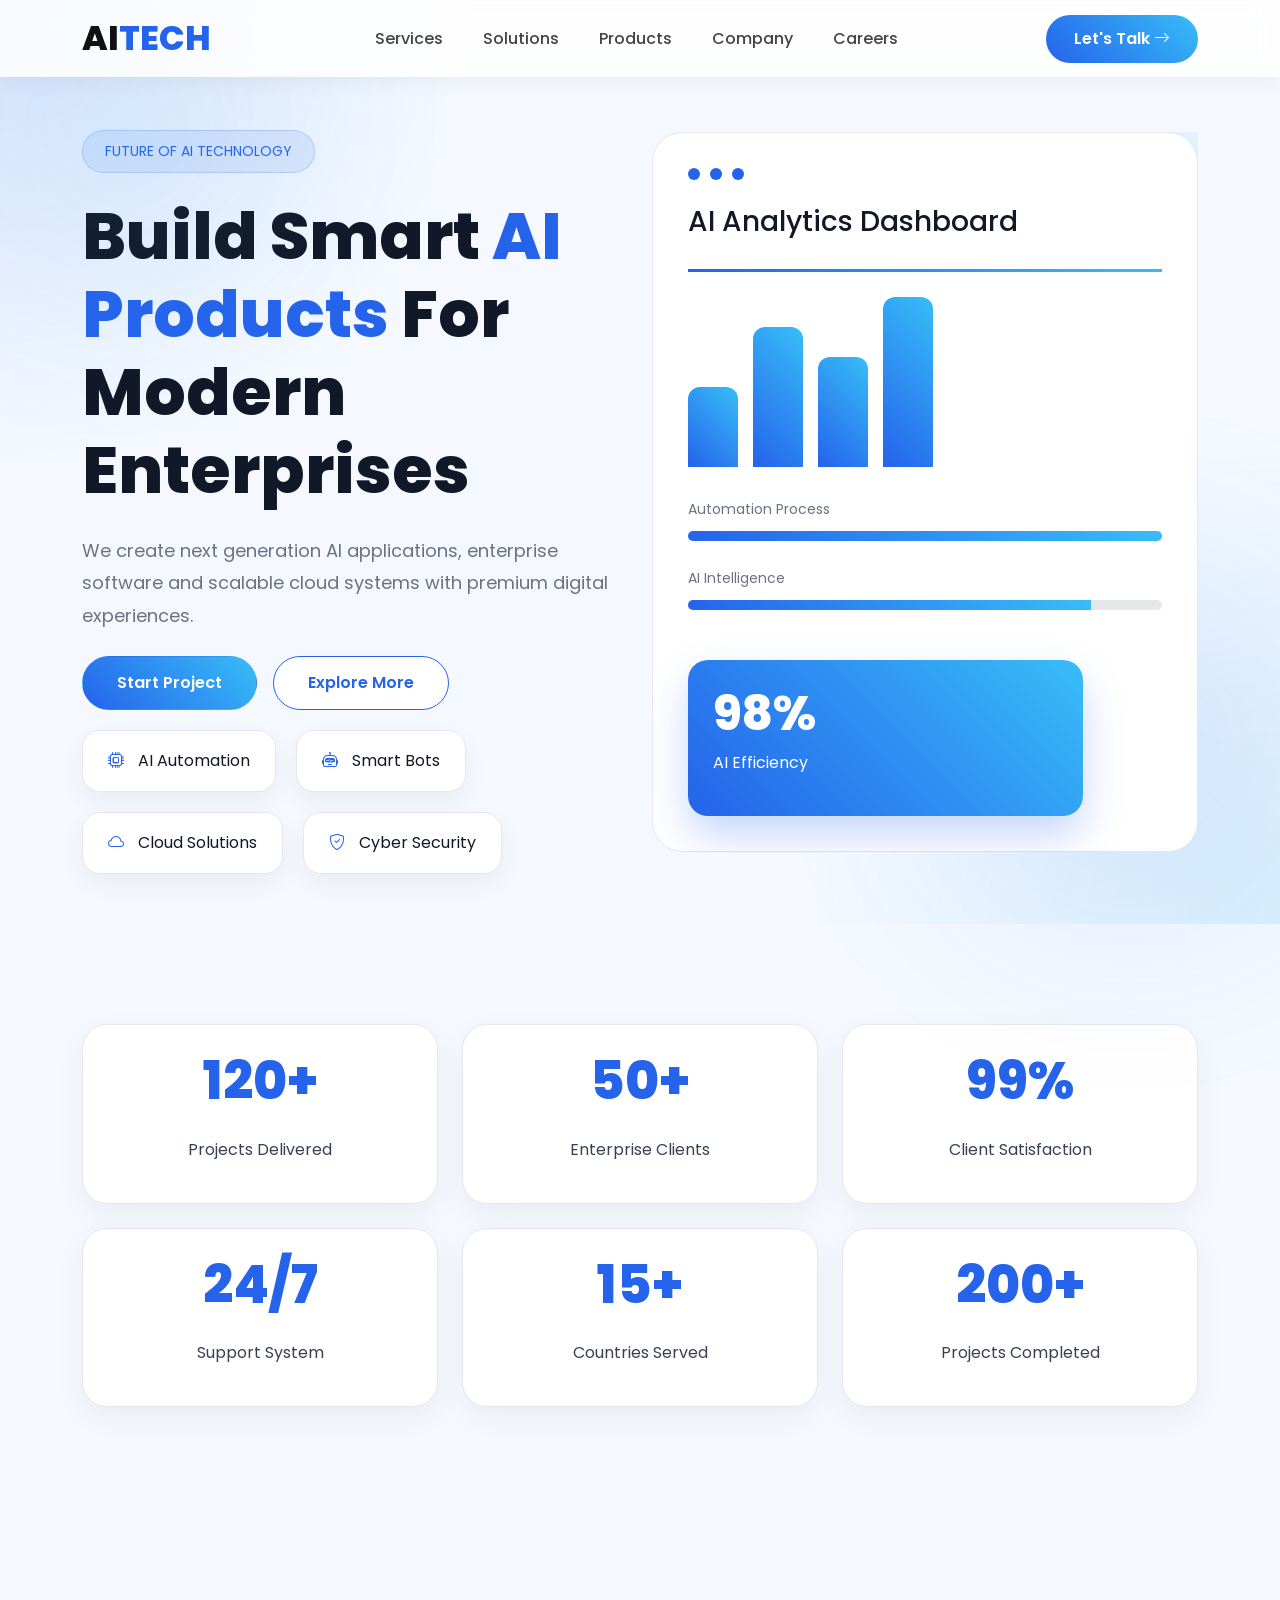
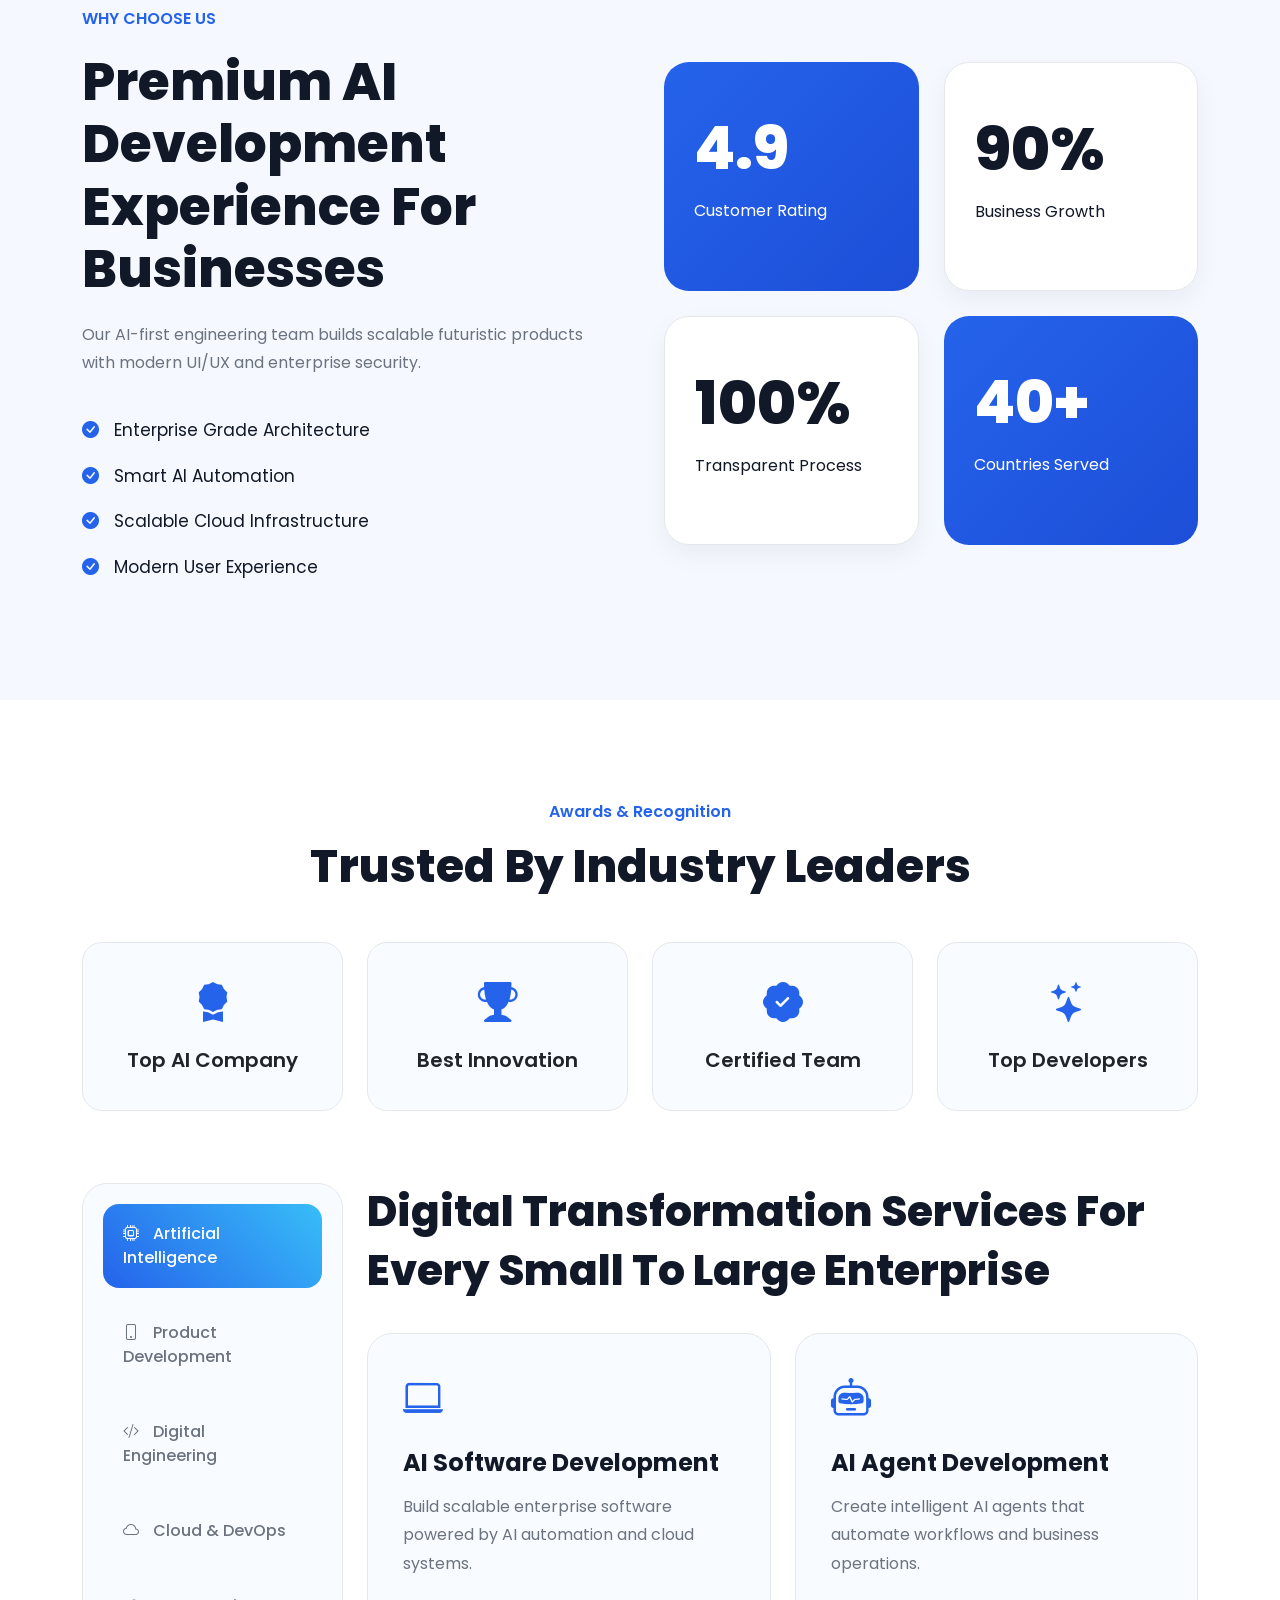
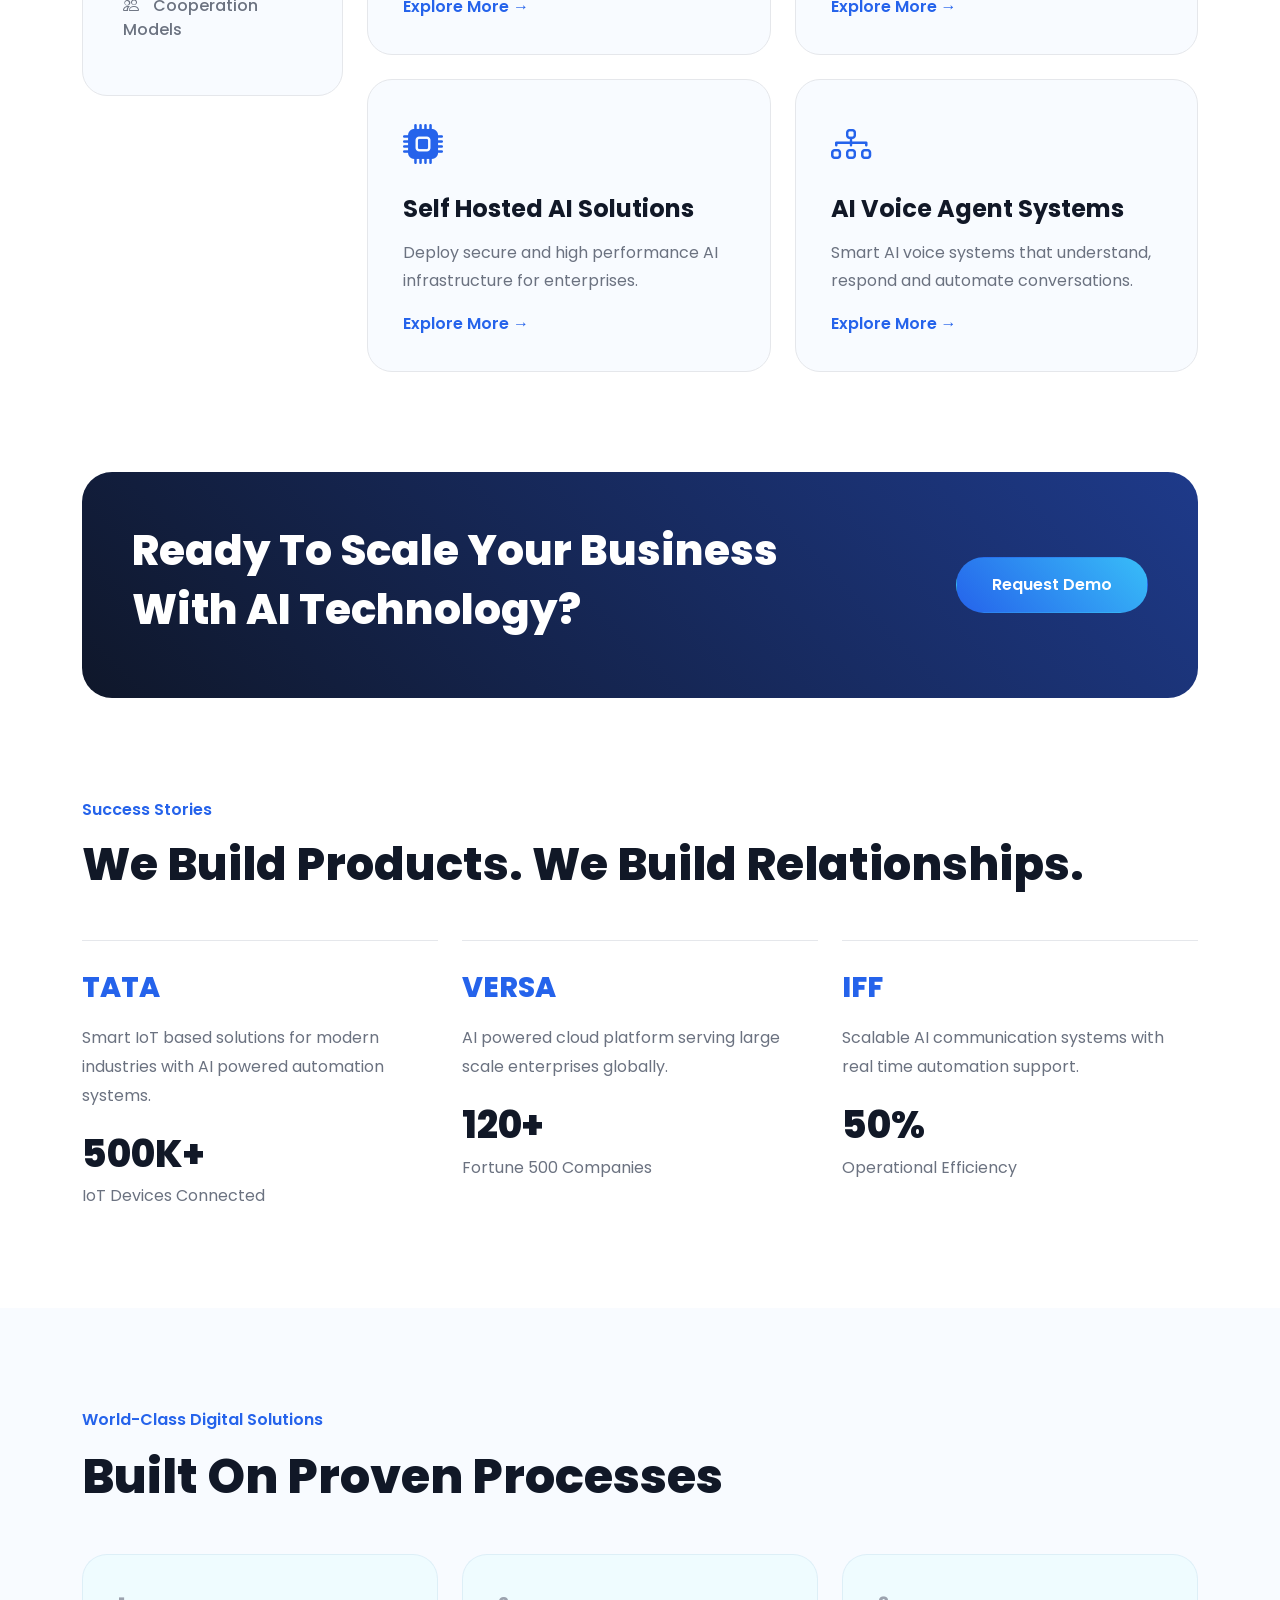
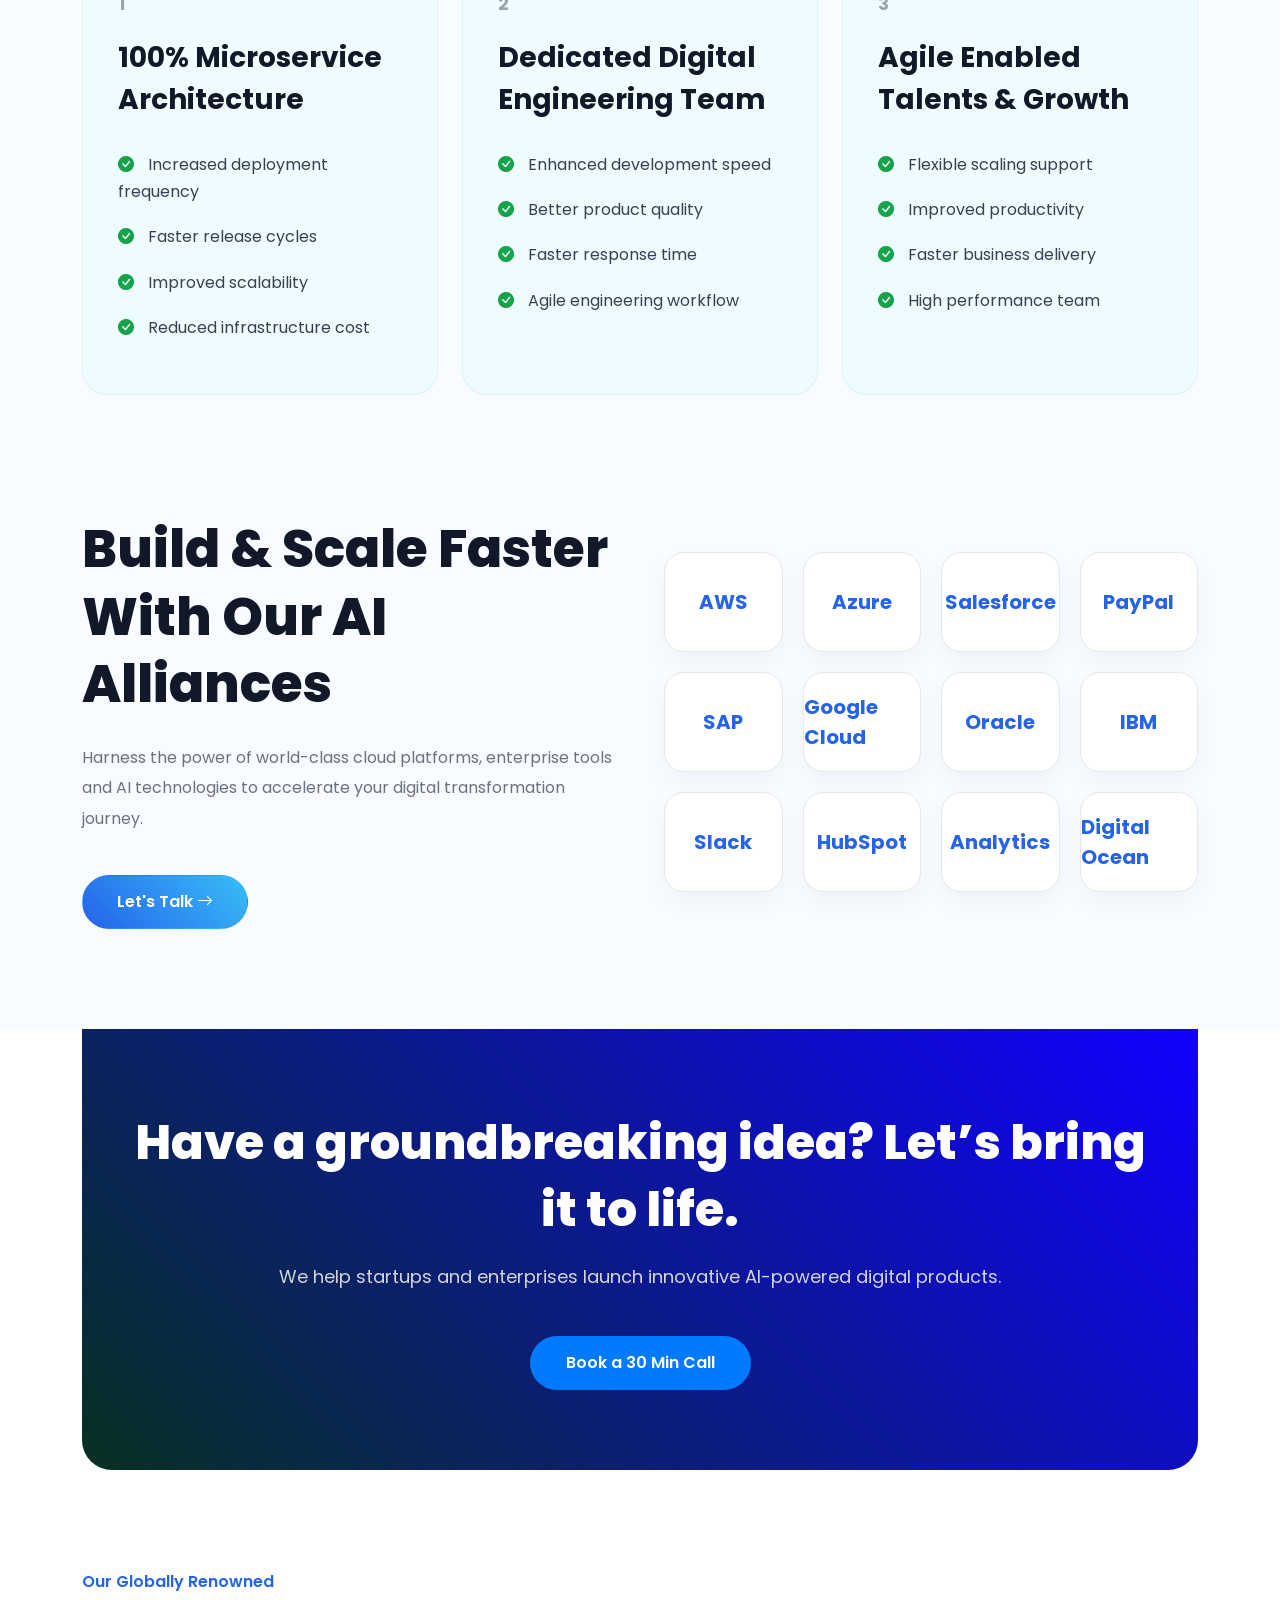
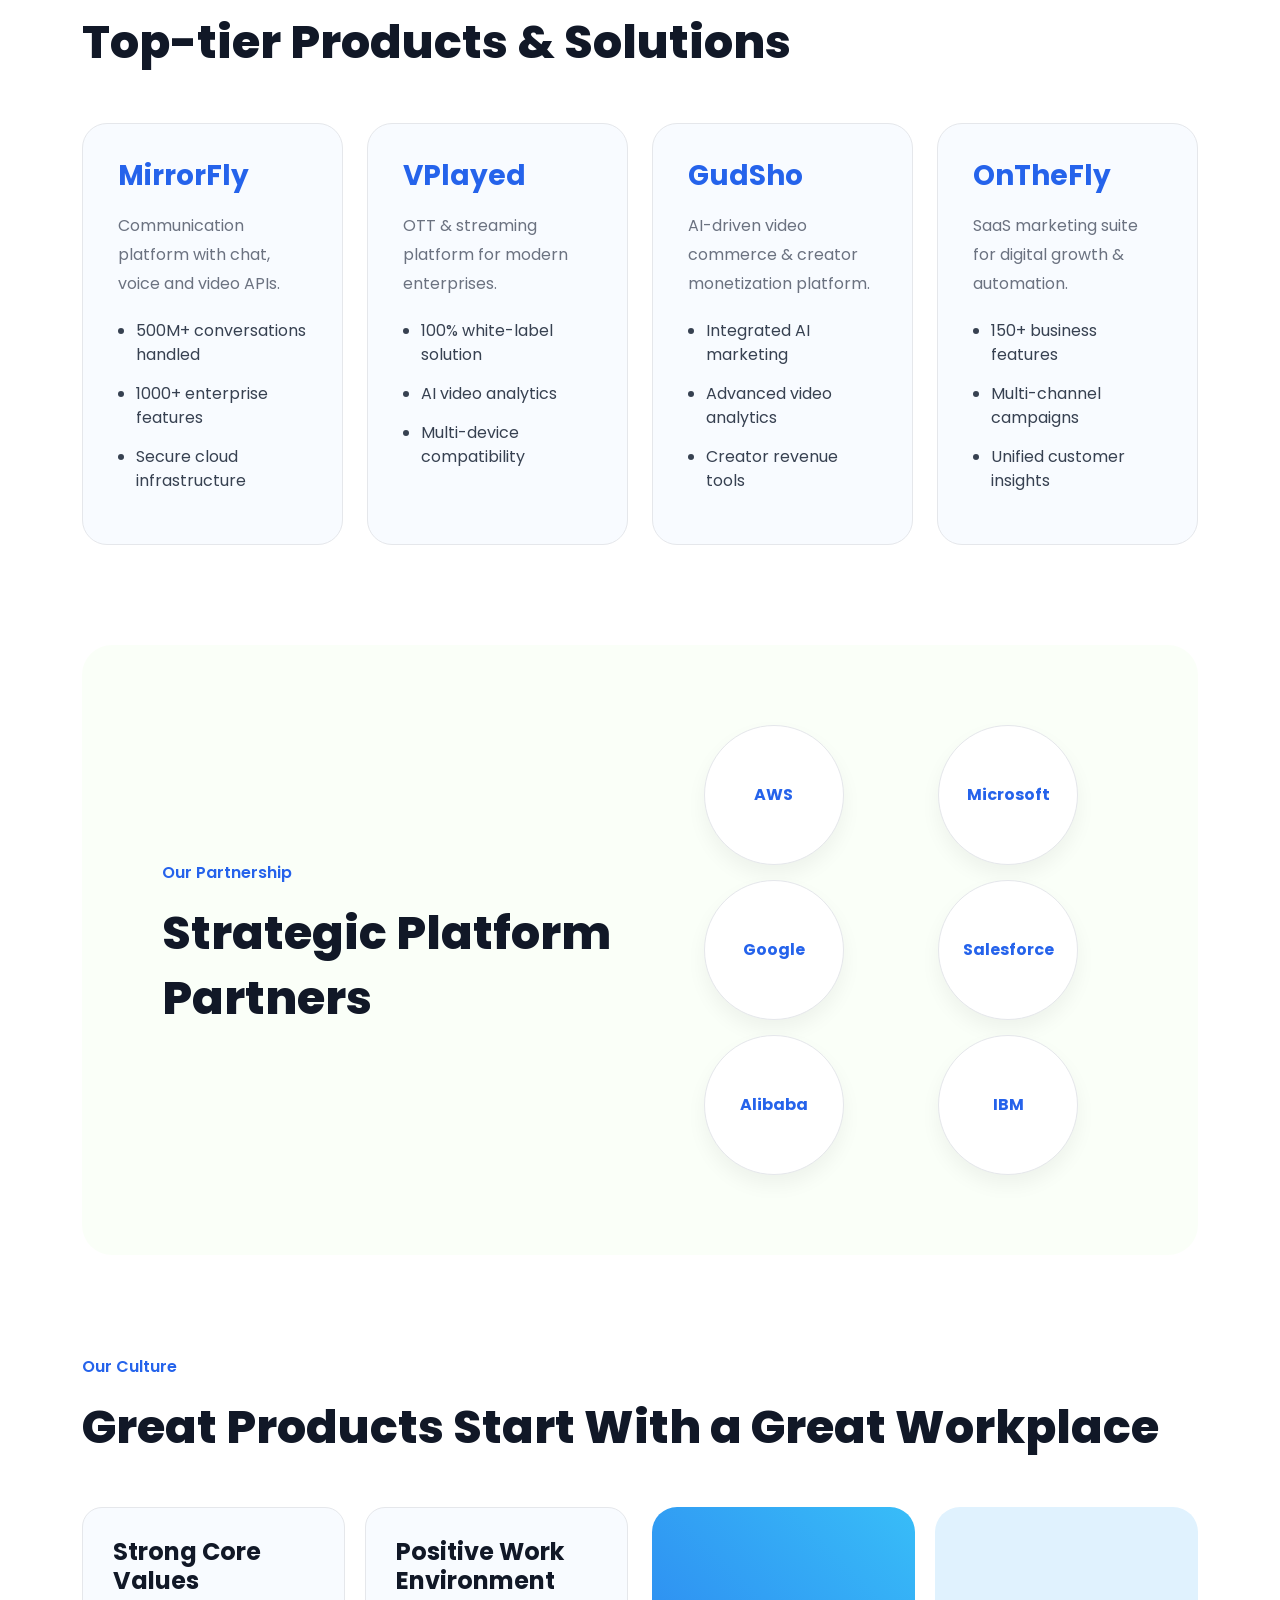
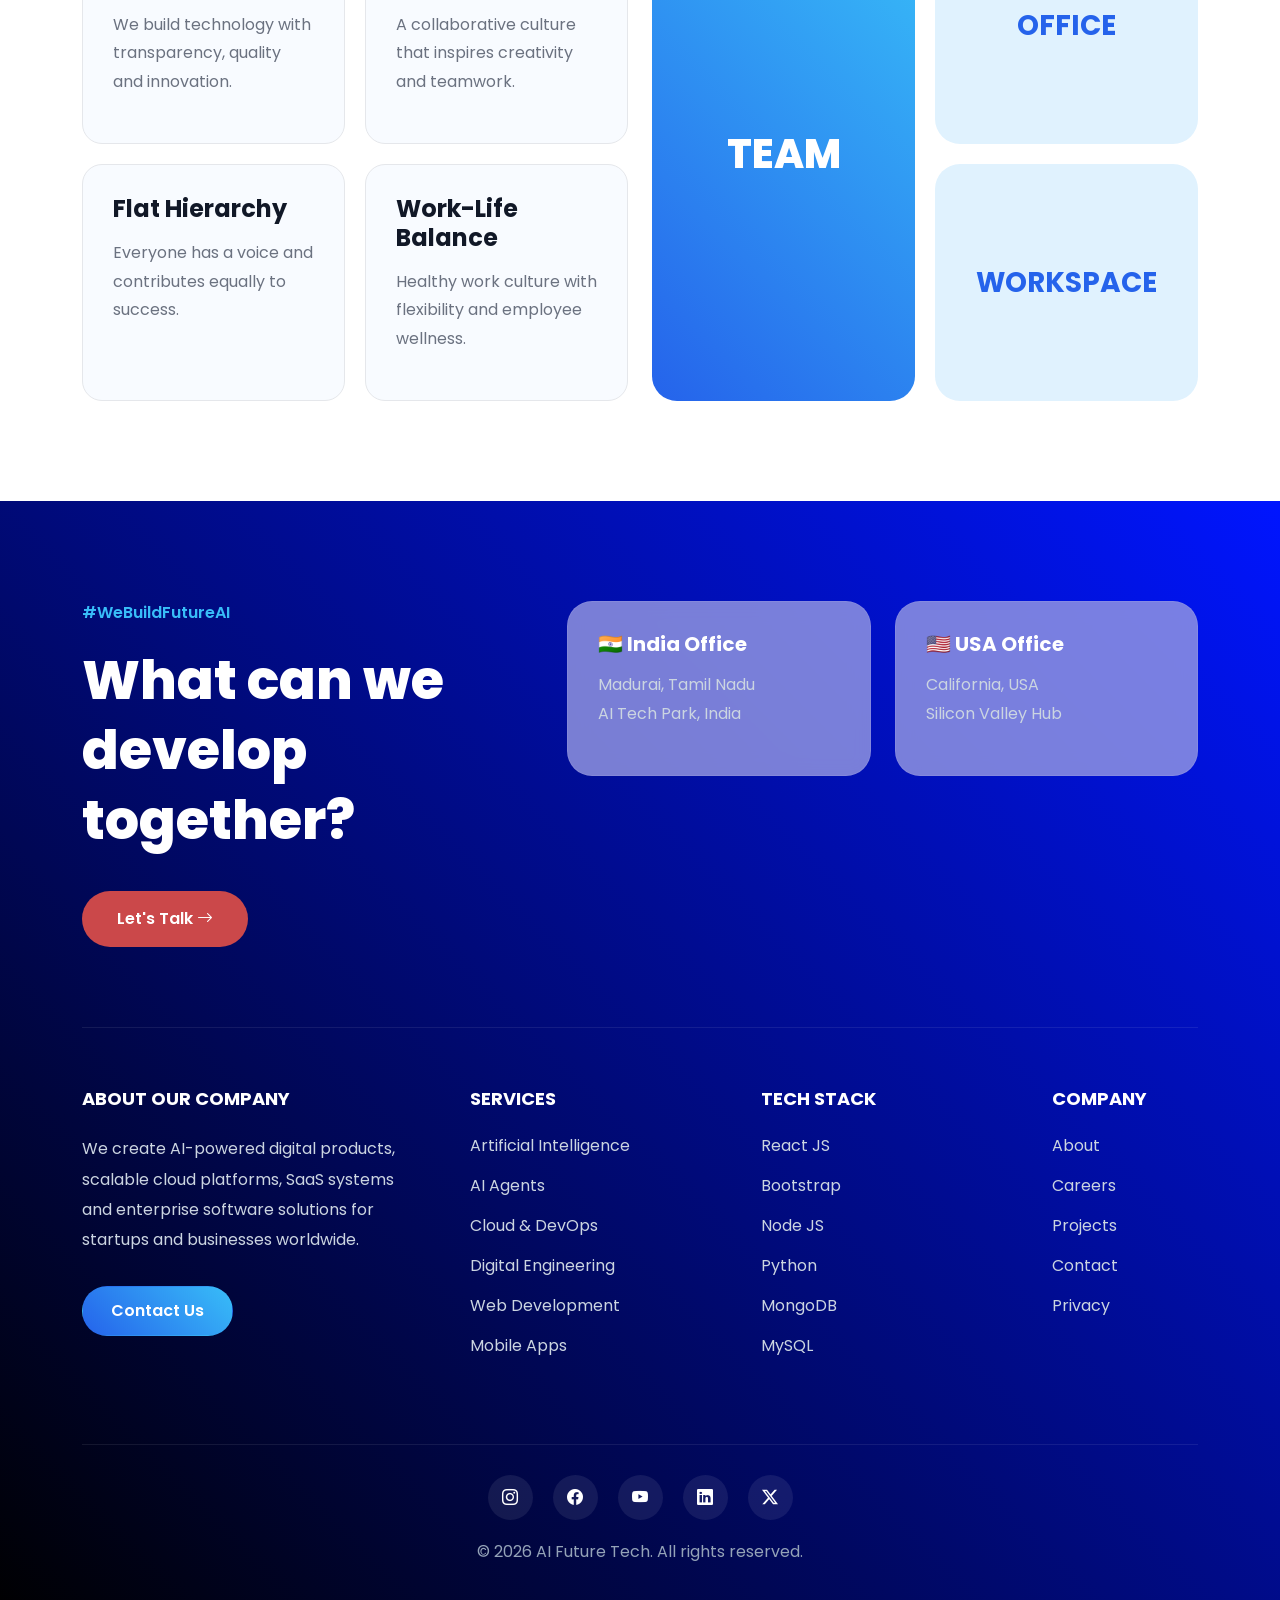
==== commit bb7c573a: "Update index.html" ====
--- a/index.html
+++ b/index.html
@@ -81,7 +81,7 @@
 
         <div class="container">
 
-            <div class="row align-items-center min-vh-100">
+            <div class="row align-items-center">
 
                 <!-- LEFT -->
 
@@ -203,20 +203,19 @@
                                 </div>
 
                             </div>
-
-                        </div>
-
-
-                        <!-- FLOATING BOX -->
-
-
-                        <div class="floating-card">
-
-                            <h2>98%</h2>
-
-                            <p>AI Efficiency</p>
-
-                        </div>
+                            <!-- FLOATING BOX -->
+
+
+                            <div class="floating-card col-md-10 col-12">
+
+                                <h2>98%</h2>
+
+                                <p>AI Efficiency</p>
+
+                            </div>
+
+                        </div>
+
 
                     </div>
 
@@ -239,7 +238,7 @@
 
             <div class="row g-4">
 
-                <div class="col-md-3 col-6">
+                <div class="col-md-4 col-6">
 
                     <div class="stats-card">
 
@@ -250,7 +249,7 @@
 
                 </div>
 
-                <div class="col-md-3 col-6">
+                <div class="col-md-4 col-6">
 
                     <div class="stats-card">
 
@@ -261,7 +260,7 @@
 
                 </div>
 
-                <div class="col-md-3 col-6">
+                <div class="col-md-4 col-6 ">
 
                     <div class="stats-card">
 
@@ -272,12 +271,32 @@
 
                 </div>
 
-                <div class="col-md-3 col-6">
+                <div class="col-md-4 col-6 ">
 
                     <div class="stats-card">
 
                         <h2>24/7</h2>
                         <p>Support System</p>
+
+                    </div>
+
+                </div>
+                <div class="col-md-4 col-6 ">
+
+                    <div class="stats-card">
+
+                        <h2>15+</h2>
+                        <p>Countries Served</p>
+
+                    </div>
+
+                </div>
+                <div class="col-md-4 col-6 ">
+
+                    <div class="stats-card">
+
+                        <h2>200+</h2>
+                        <p>Projects Completed</p>
 
                     </div>
 
@@ -414,28 +433,28 @@
 
                 <div class="row justify-content-center g-4 mt-4">
 
-                    <div class="col-6 col-md-2">
+                    <div class="col-6 col-md-3">
                         <div class="award-card">
                             <i class="bi bi-award-fill"></i>
                             <h5>Top AI Company</h5>
                         </div>
                     </div>
 
-                    <div class="col-6 col-md-2">
+                    <div class="col-6 col-md-3">
                         <div class="award-card">
                             <i class="bi bi-trophy-fill"></i>
                             <h5>Best Innovation</h5>
                         </div>
                     </div>
 
-                    <div class="col-6 col-md-2">
+                    <div class="col-6 col-md-3">
                         <div class="award-card">
                             <i class="bi bi-patch-check-fill"></i>
                             <h5>Certified Team</h5>
                         </div>
                     </div>
 
-                    <div class="col-6 col-md-2">
+                    <div class="col-6 col-md-3">
                         <div class="award-card">
                             <i class="bi bi-stars"></i>
                             <h5>Top Developers</h5>
--- a/style.css
+++ b/style.css
@@ -75,8 +75,9 @@
 /* HERO SECTION */
 
 .hero-section {
-    min-height: 100vh;
-    padding-top: 150px;
+    min-height: auto;
+    padding-top: 110px;
+    padding-bottom: 50px;
 
     background:
         radial-gradient(circle at top left, rgba(37, 99, 235, 0.15), transparent 30%),
@@ -207,7 +208,6 @@
     border-radius: 30px;
     position: relative;
     z-index: 10;
-    box-shadow: 0 20px 50px rgba(0, 0, 0, 0.08);
 }
 
 .top-dots {
@@ -329,7 +329,7 @@
 .stats-card {
     background: white;
     border: 1px solid #e5e7eb;
-    padding: 40px;
+    padding: 25px;
     border-radius: 25px;
     text-align: center;
     transition: 0.4s;
@@ -349,7 +349,7 @@
 
 .stats-card p {
     color: #374151;
-    margin-top: 10px;
+    margin-top: 25px;
 }
 
 
@@ -733,6 +733,11 @@
 
     .cta-box {
         padding: 35px 25px;
+    }
+
+    .award-card {
+        min-height: 220px;
+        padding: 20px 15px;
     }
 
 }
@@ -1025,14 +1030,17 @@
 
 .partner-grid {
     display: grid;
-    grid-template-columns: repeat(3, 1fr);
-    gap: 20px;
+    grid-template-columns: repeat(2, 1fr);
+    gap: 15px;
+    justify-items: center;
 }
 
 .partner-logo {
     background: white;
     border: 1px solid #e5e7eb;
-    height: 100px;
+    width: 100%;
+    max-width: 140px;
+    height: 140px;
     border-radius: 50%;
     display: flex;
     justify-content: center;
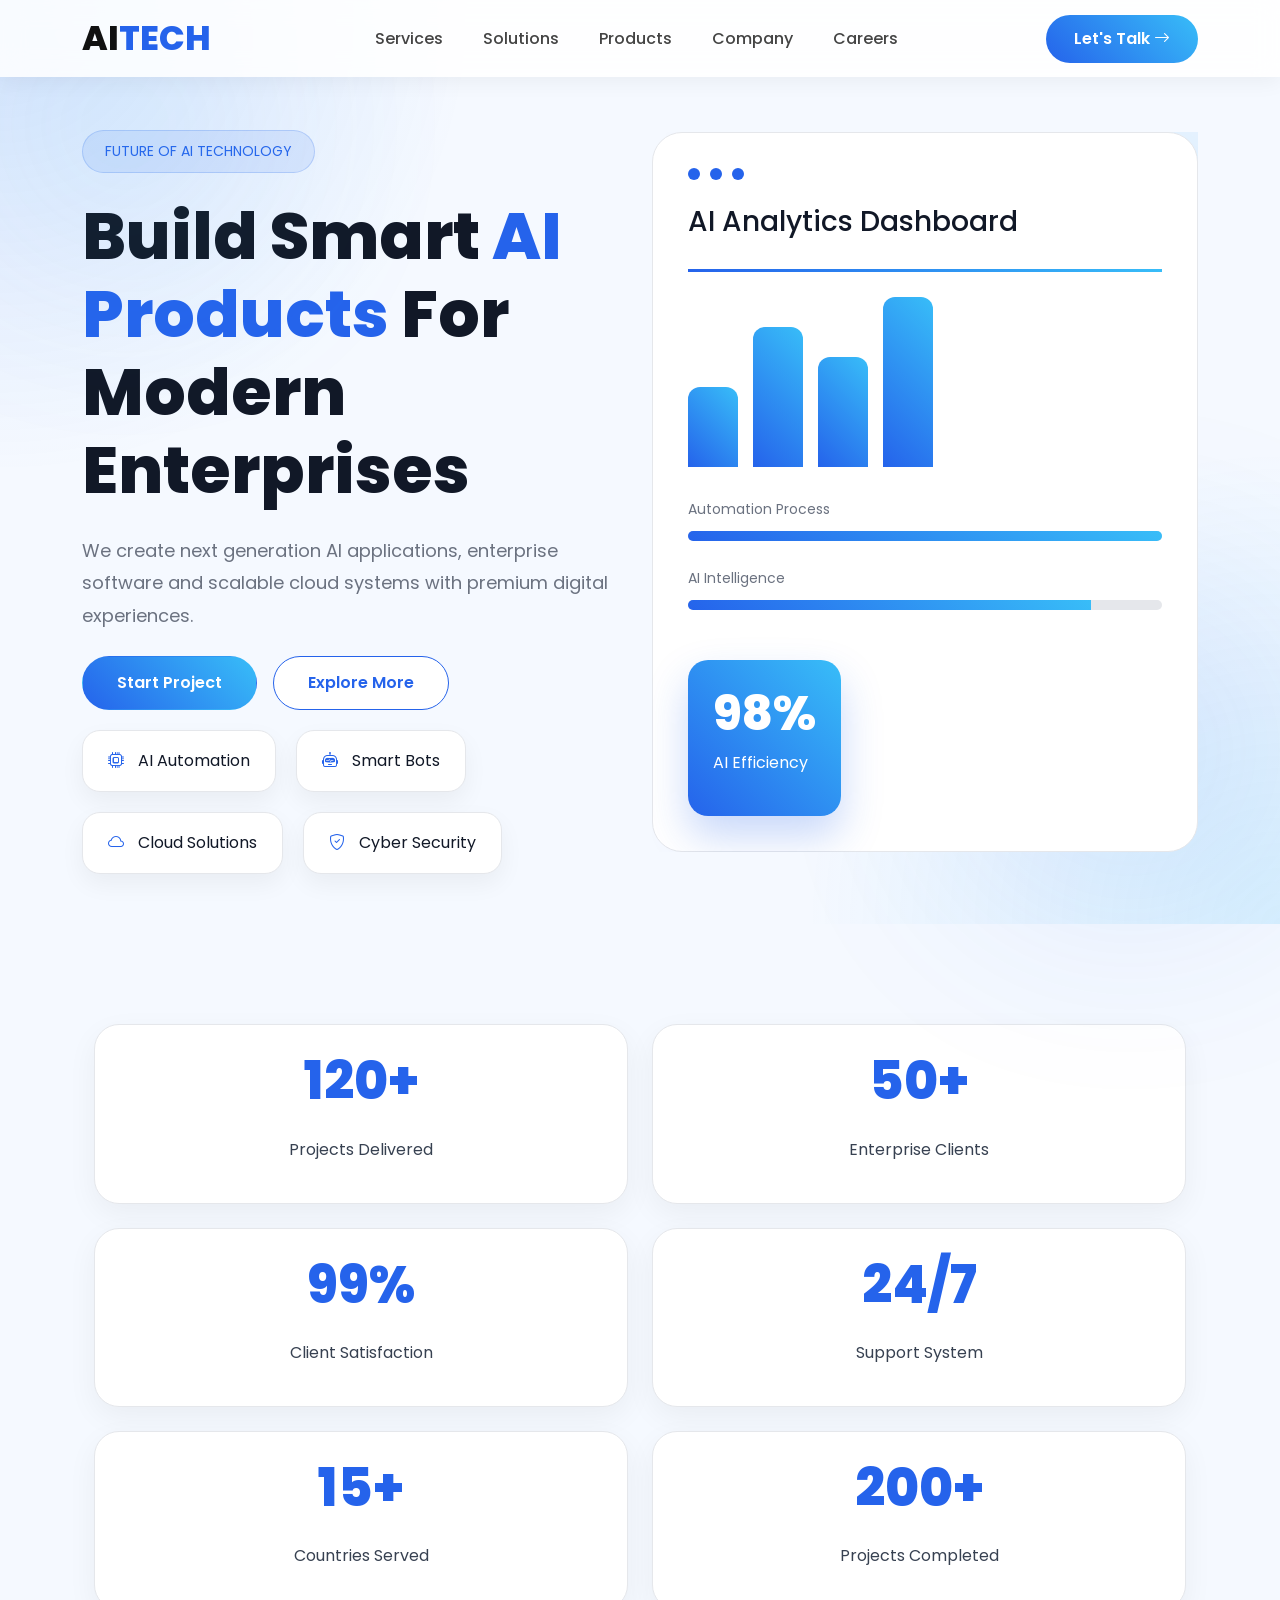
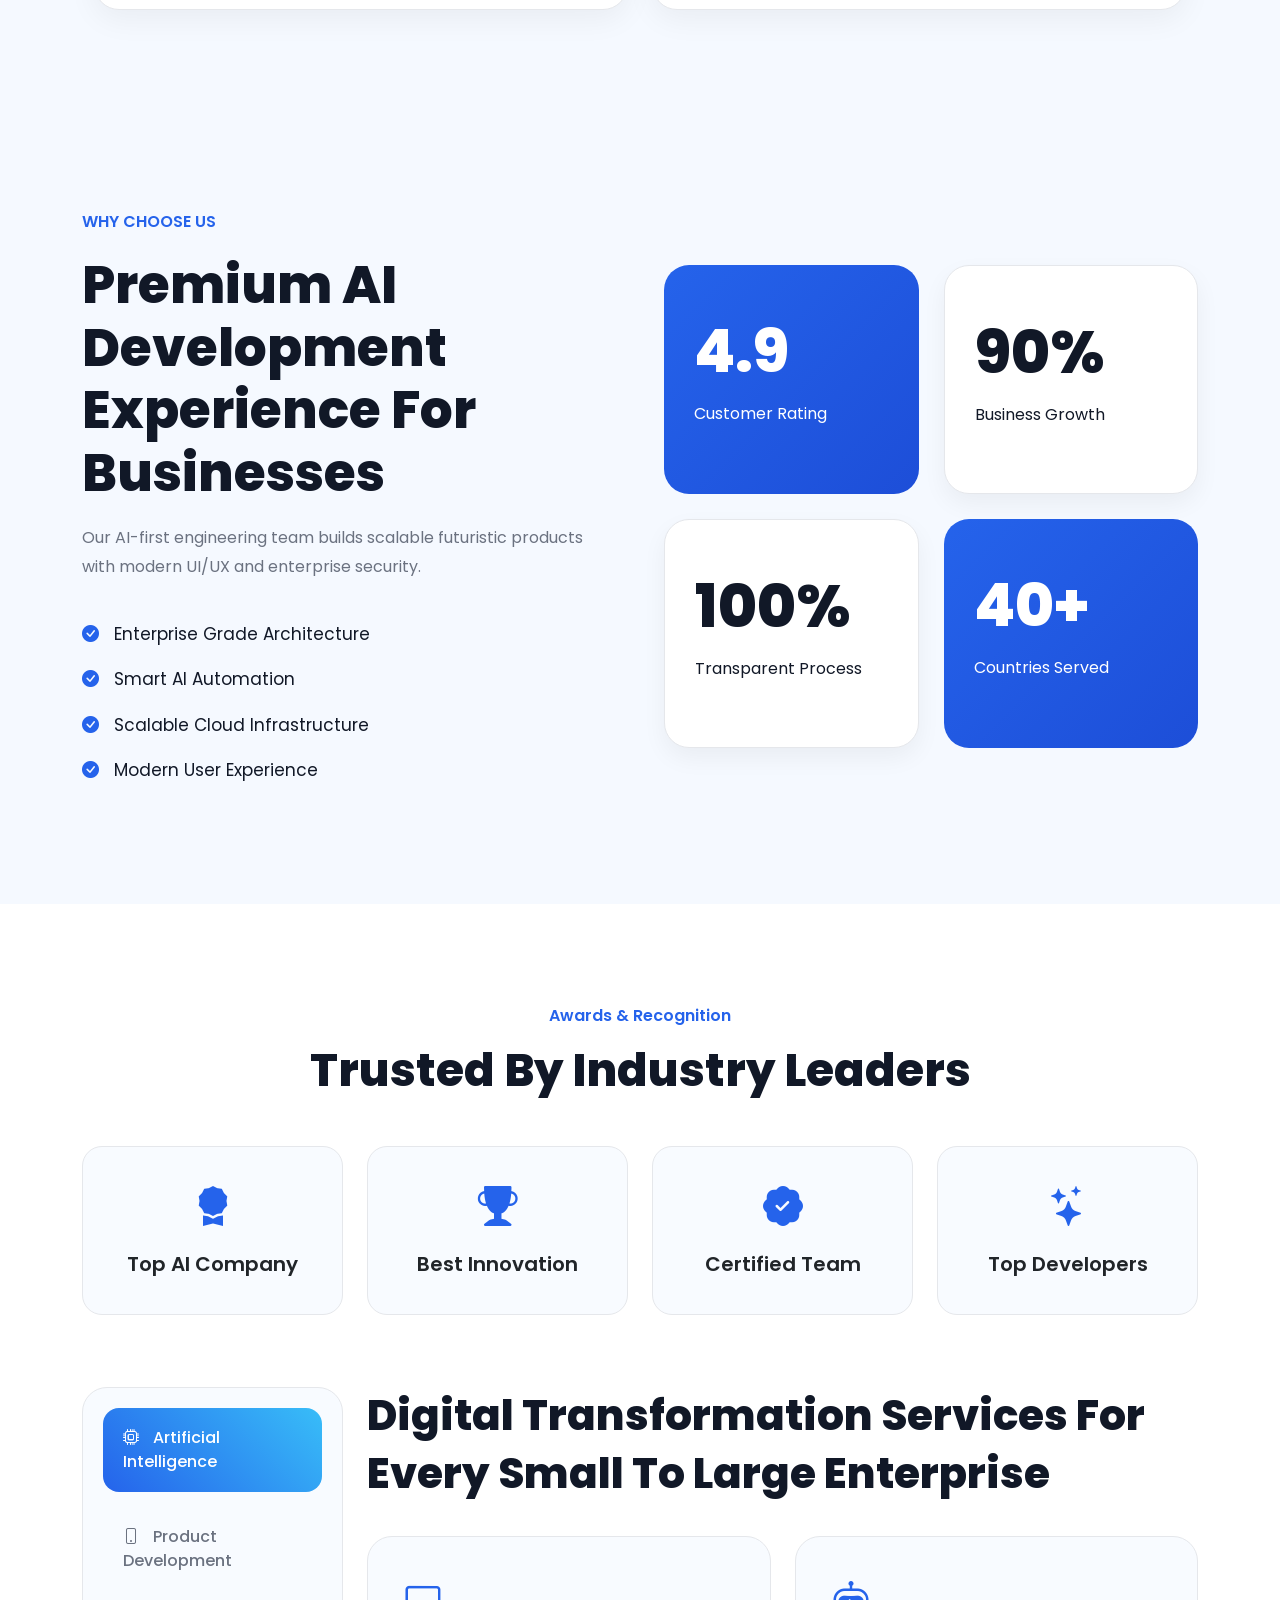
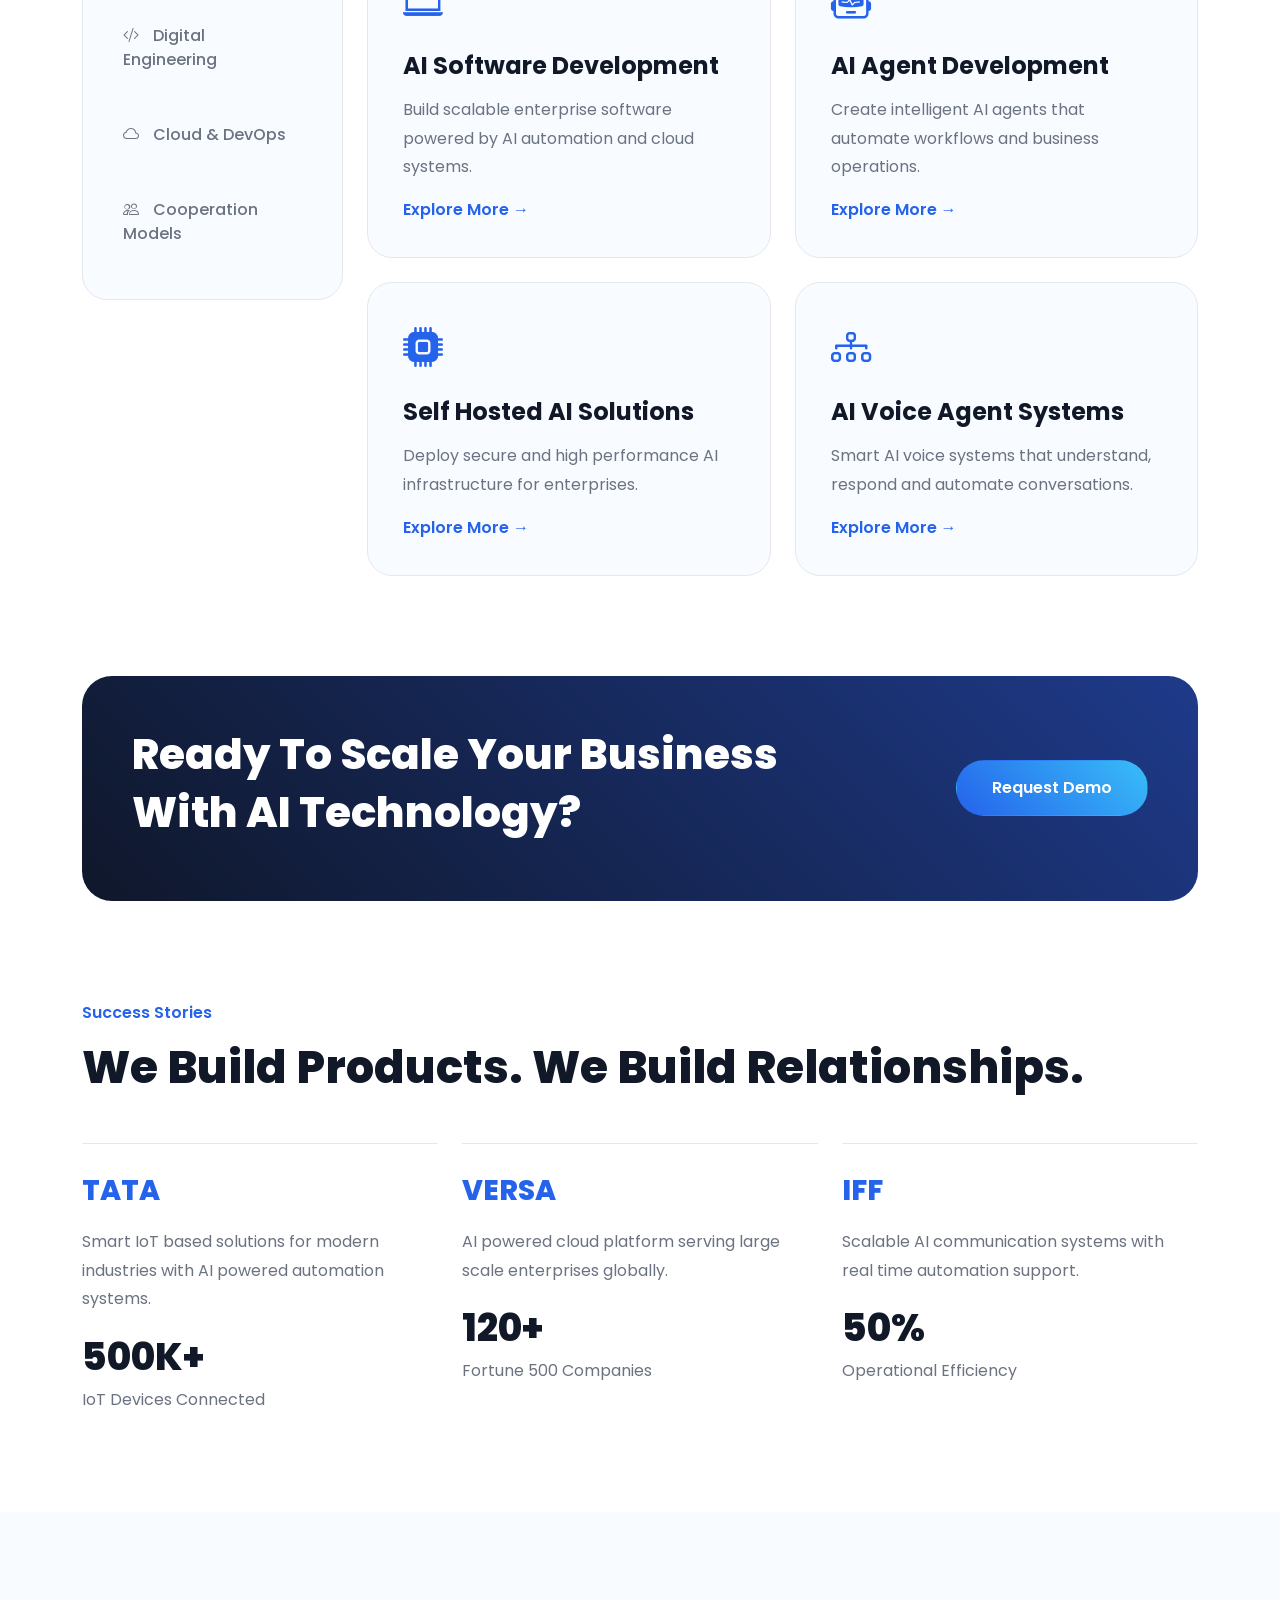
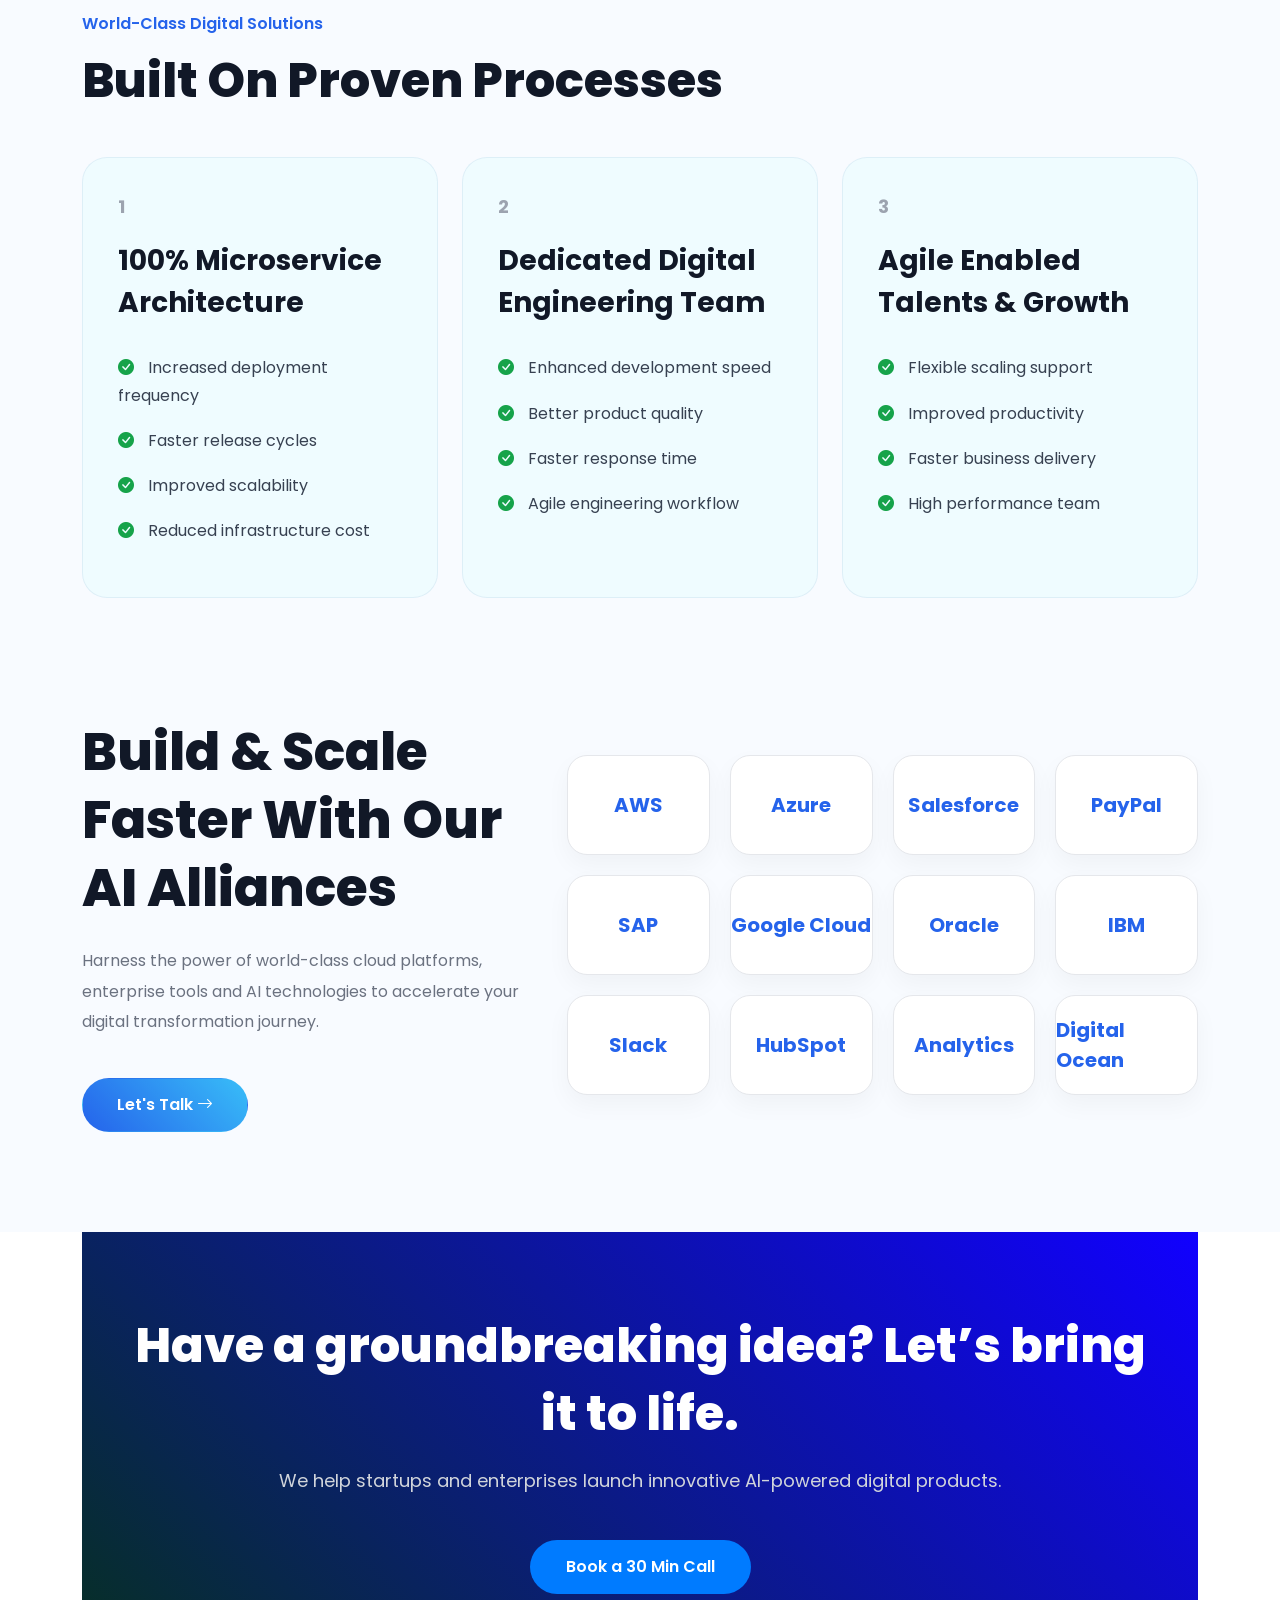
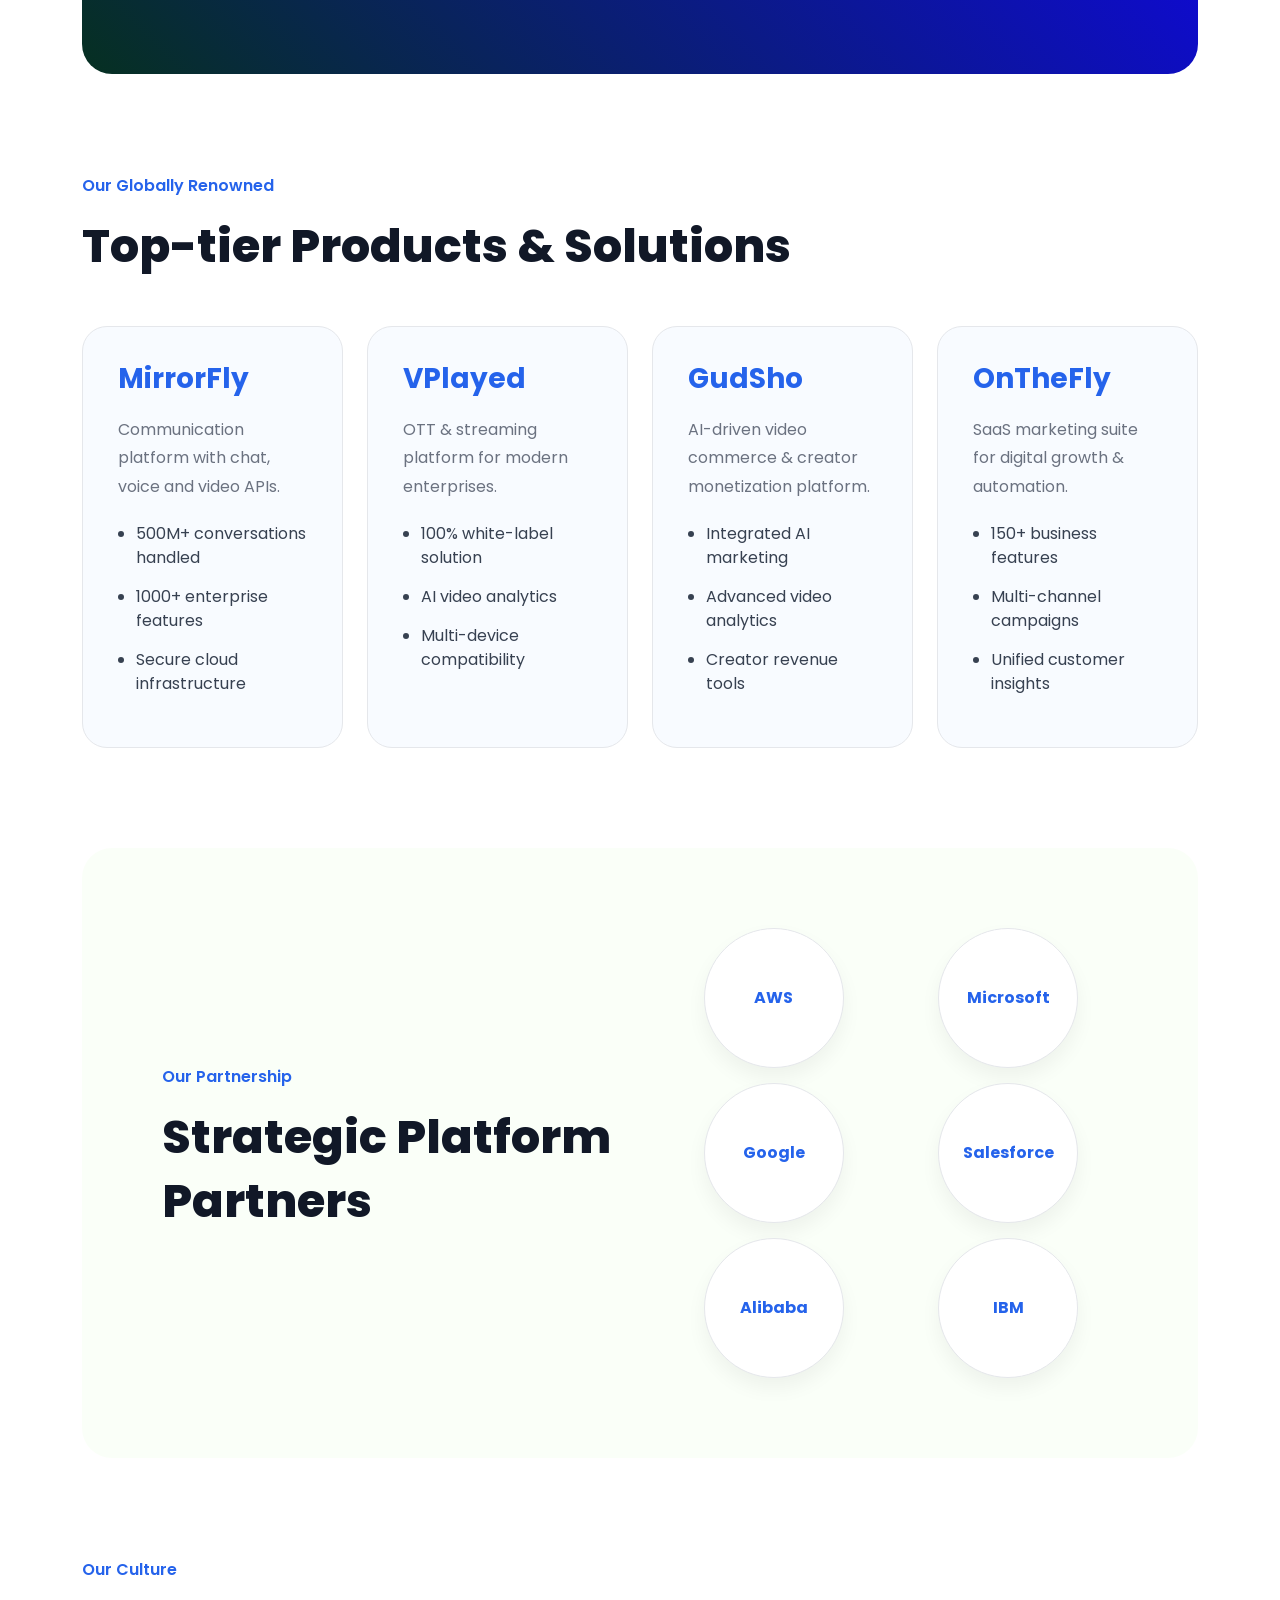
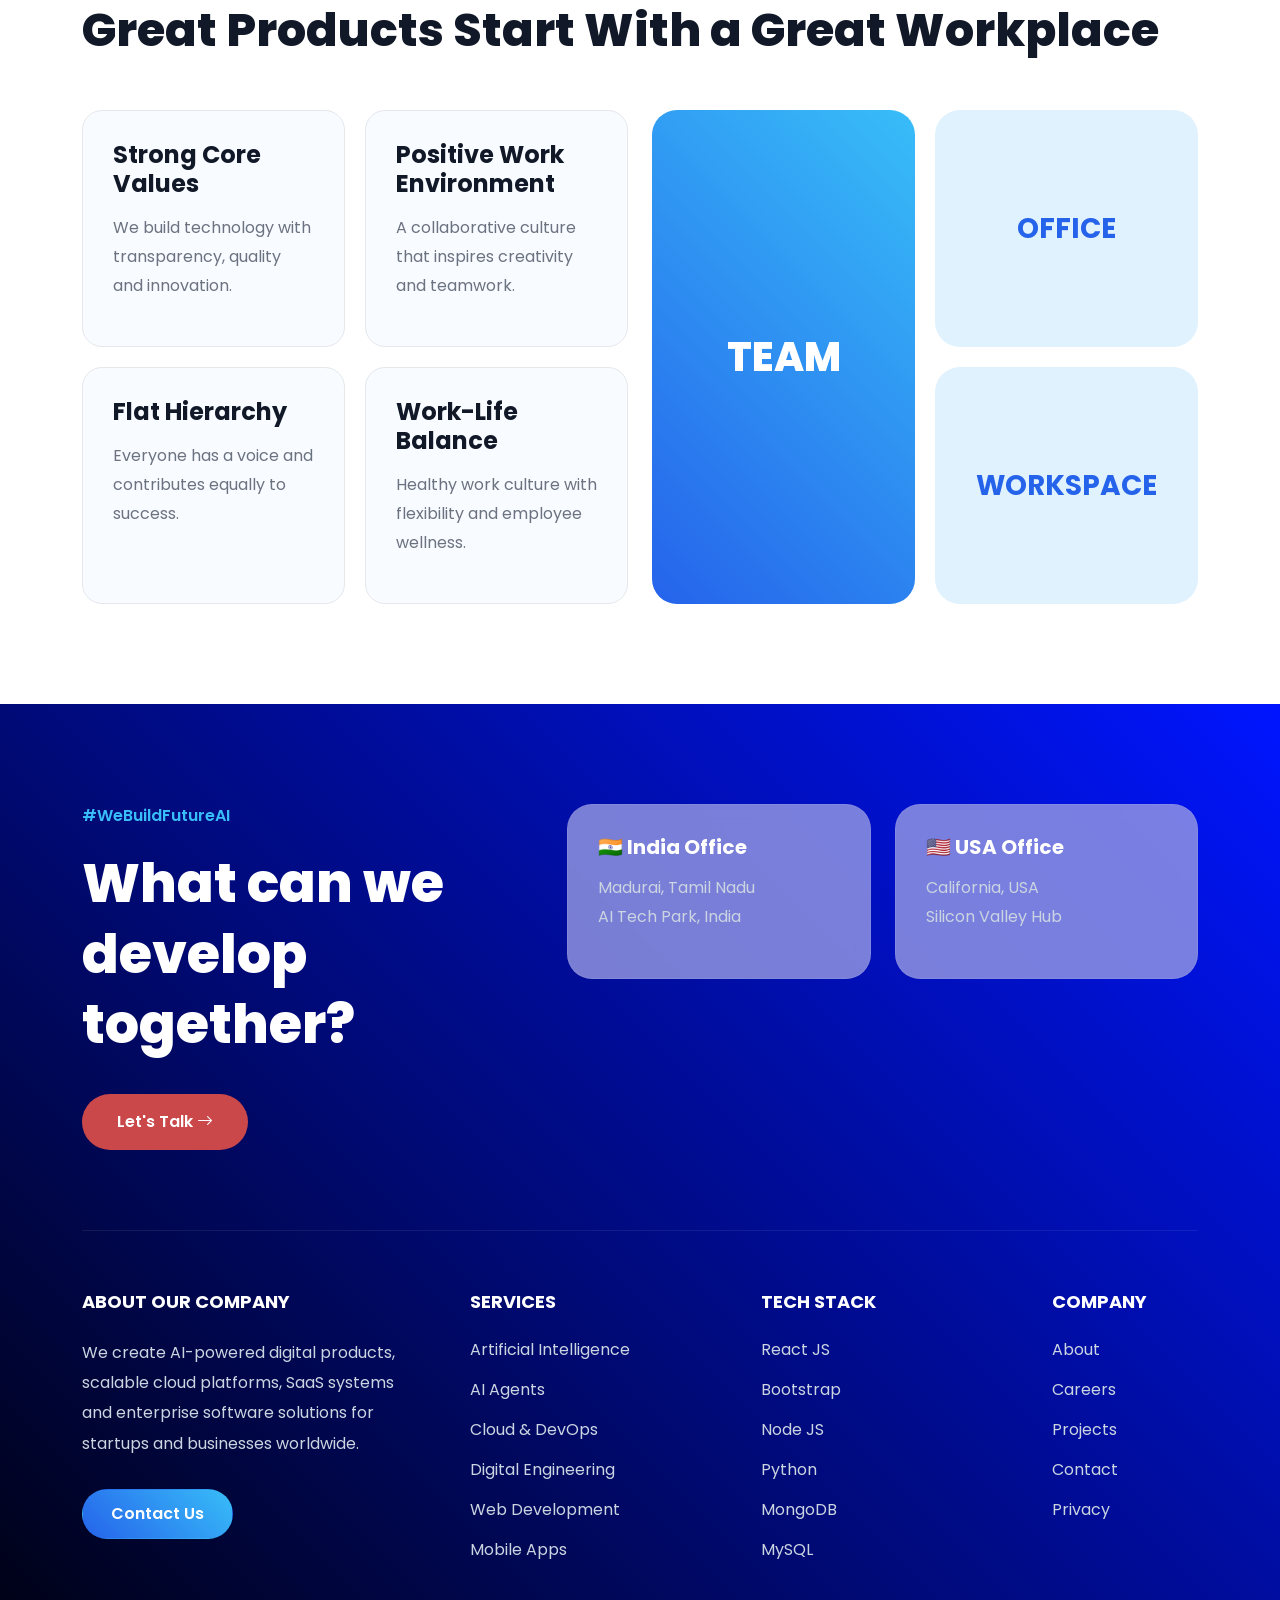
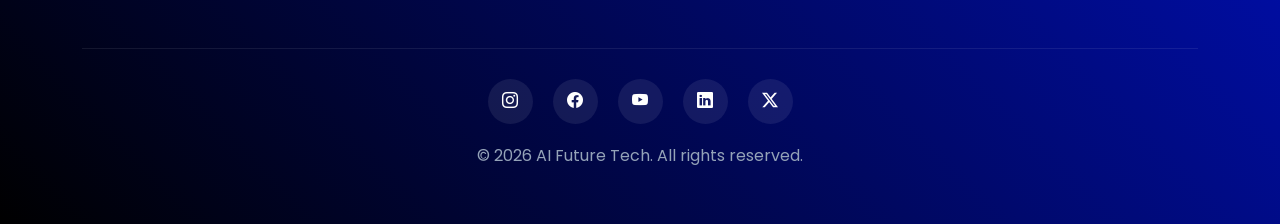
==== commit 11b417e1: "Update index.html" ====
--- a/index.html
+++ b/index.html
@@ -206,7 +206,7 @@
                             <!-- FLOATING BOX -->
 
 
-                            <div class="floating-card col-md-10 col-12">
+                            <div class="floating-card">
 
                                 <h2>98%</h2>
 
@@ -236,9 +236,9 @@
 
         <div class="container">
 
-            <div class="row g-4">
-
-                <div class="col-md-4 col-6">
+            <div class="row mx-0 g-4">
+
+                <div class="col-md-6 col-8">
 
                     <div class="stats-card">
 
@@ -249,7 +249,7 @@
 
                 </div>
 
-                <div class="col-md-4 col-6">
+                <div class="col-md-6 col-8">
 
                     <div class="stats-card">
 
@@ -260,7 +260,7 @@
 
                 </div>
 
-                <div class="col-md-4 col-6 ">
+                <div class="col-md-6 col-8 ">
 
                     <div class="stats-card">
 
@@ -271,7 +271,7 @@
 
                 </div>
 
-                <div class="col-md-4 col-6 ">
+                <div class="col-md-6 col-8 ">
 
                     <div class="stats-card">
 
@@ -281,7 +281,7 @@
                     </div>
 
                 </div>
-                <div class="col-md-4 col-6 ">
+                <div class="col-md-6 col-8 ">
 
                     <div class="stats-card">
 
@@ -291,7 +291,7 @@
                     </div>
 
                 </div>
-                <div class="col-md-4 col-6 ">
+                <div class="col-md-6 col-8">
 
                     <div class="stats-card">
 
@@ -880,7 +880,7 @@
 
                     <!-- LEFT -->
 
-                    <div class="col-lg-6">
+                    <div class="col-lg-5">
 
                         <div class="platform-content">
 
@@ -908,7 +908,7 @@
 
                     <!-- RIGHT -->
 
-                    <div class="col-lg-6">
+                    <div class="col-lg-7">
 
                         <div class="logo-grid">
 
@@ -948,9 +948,9 @@
 
             <div class="idea-banner text-center">
 
-                <h2>
-                    Have a groundbreaking idea?
-                    Let’s bring it to life.
+                <h2 class="d-flex flex-column">
+                    <span>Have a groundbreaking idea? Let’s bring</span>
+                    <span>it to life.</span>
                 </h2>
 
                 <p>
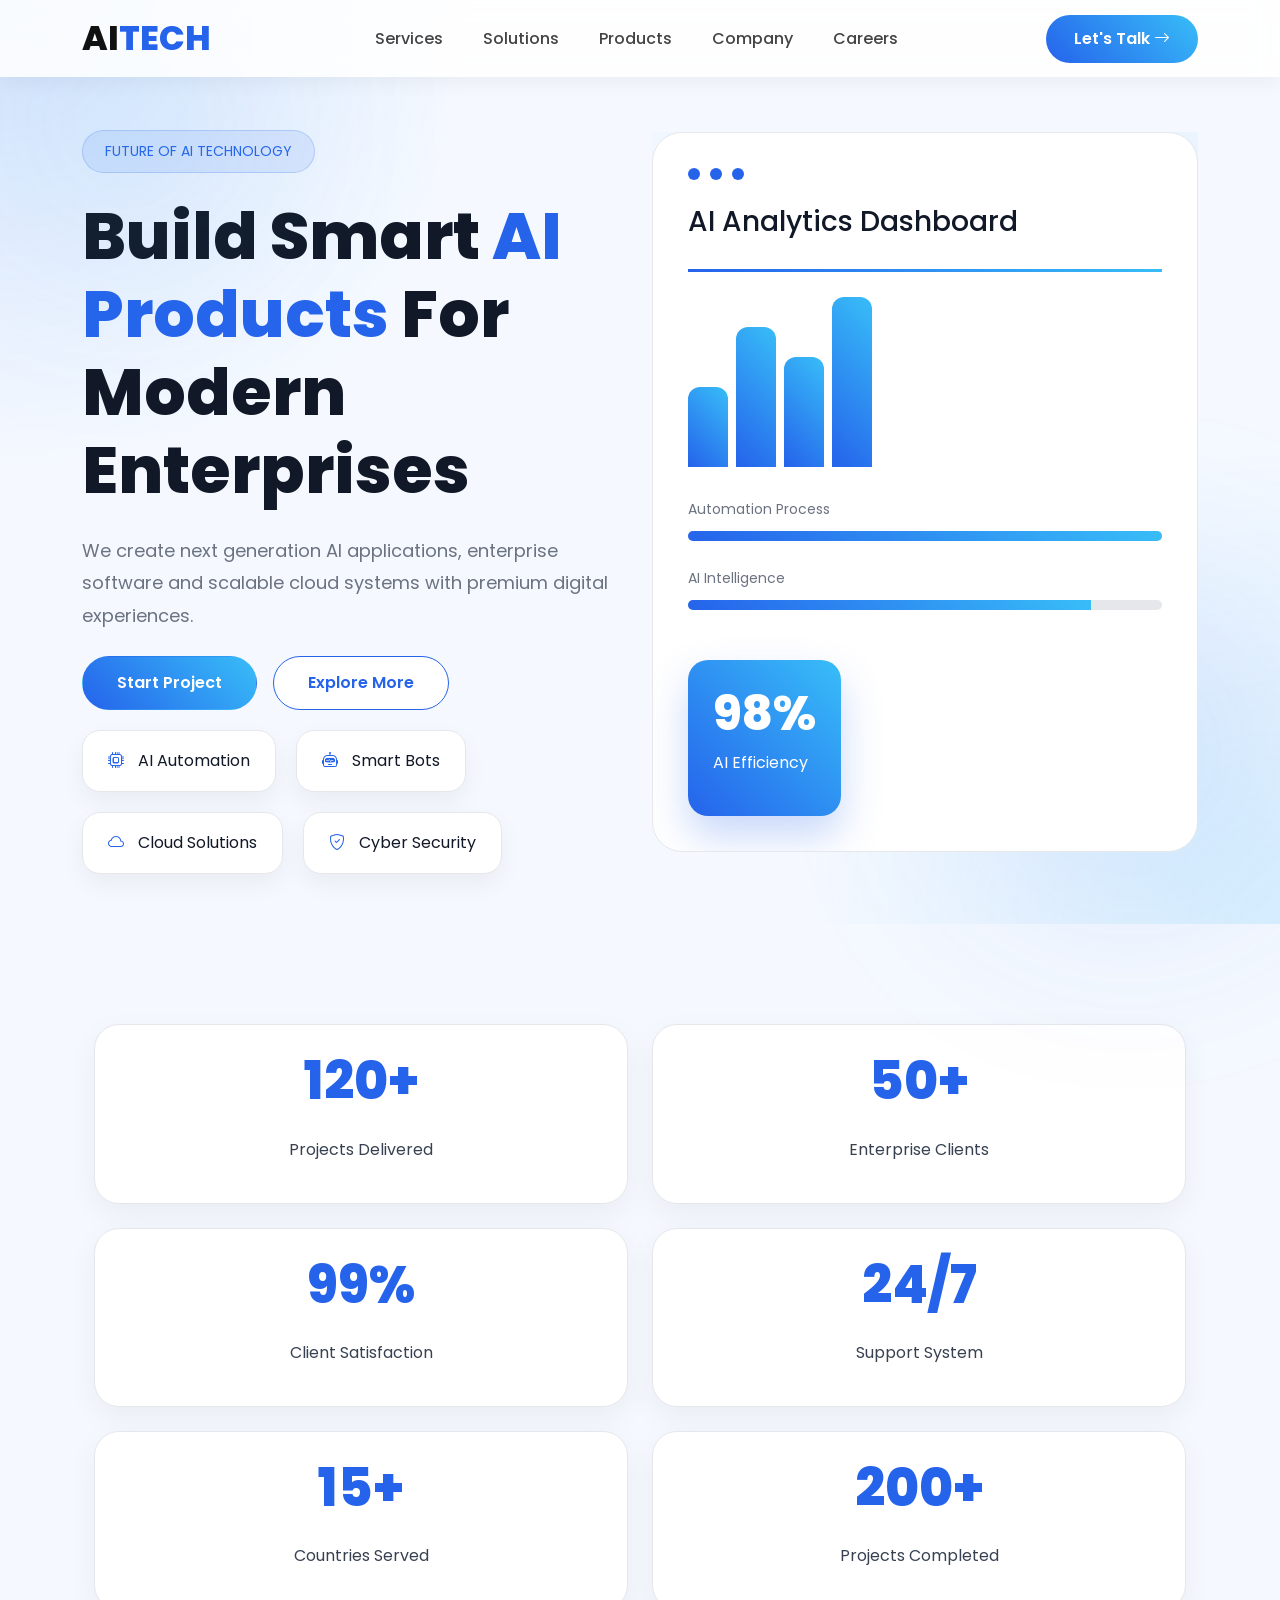
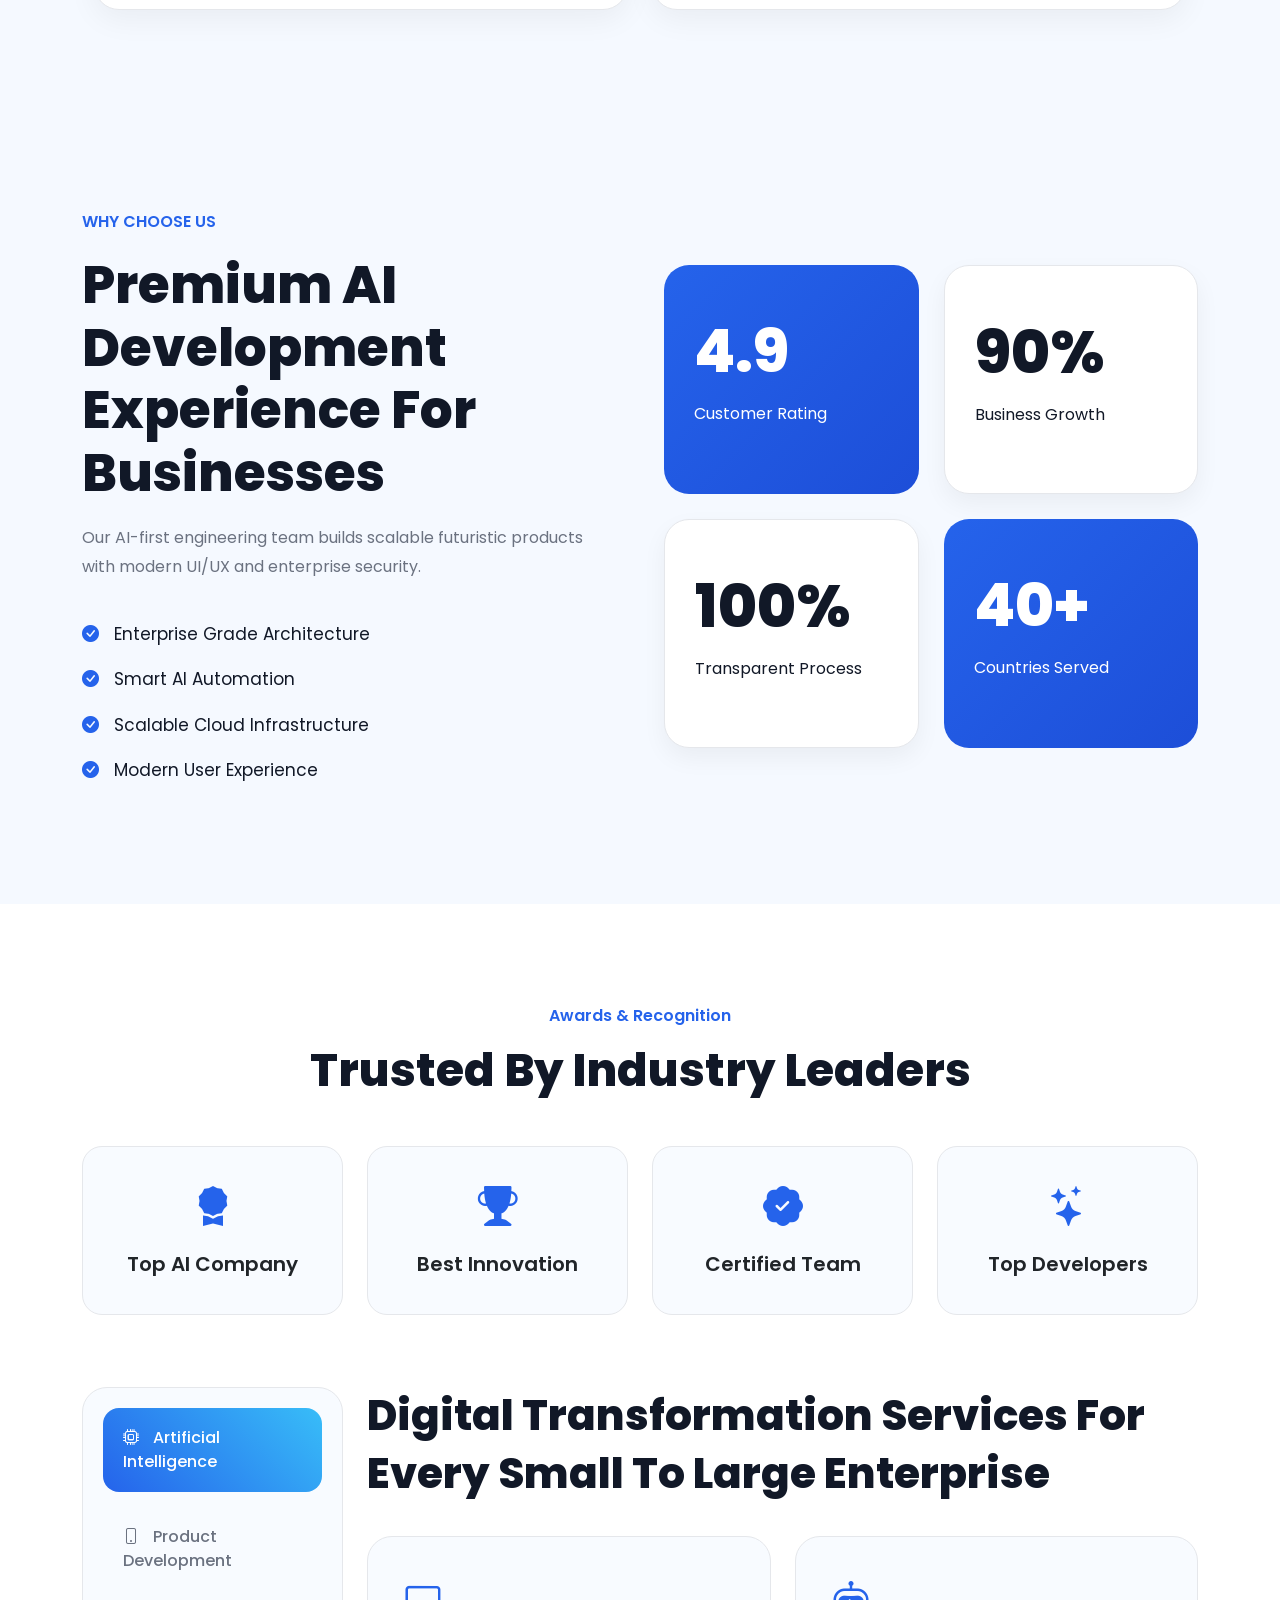
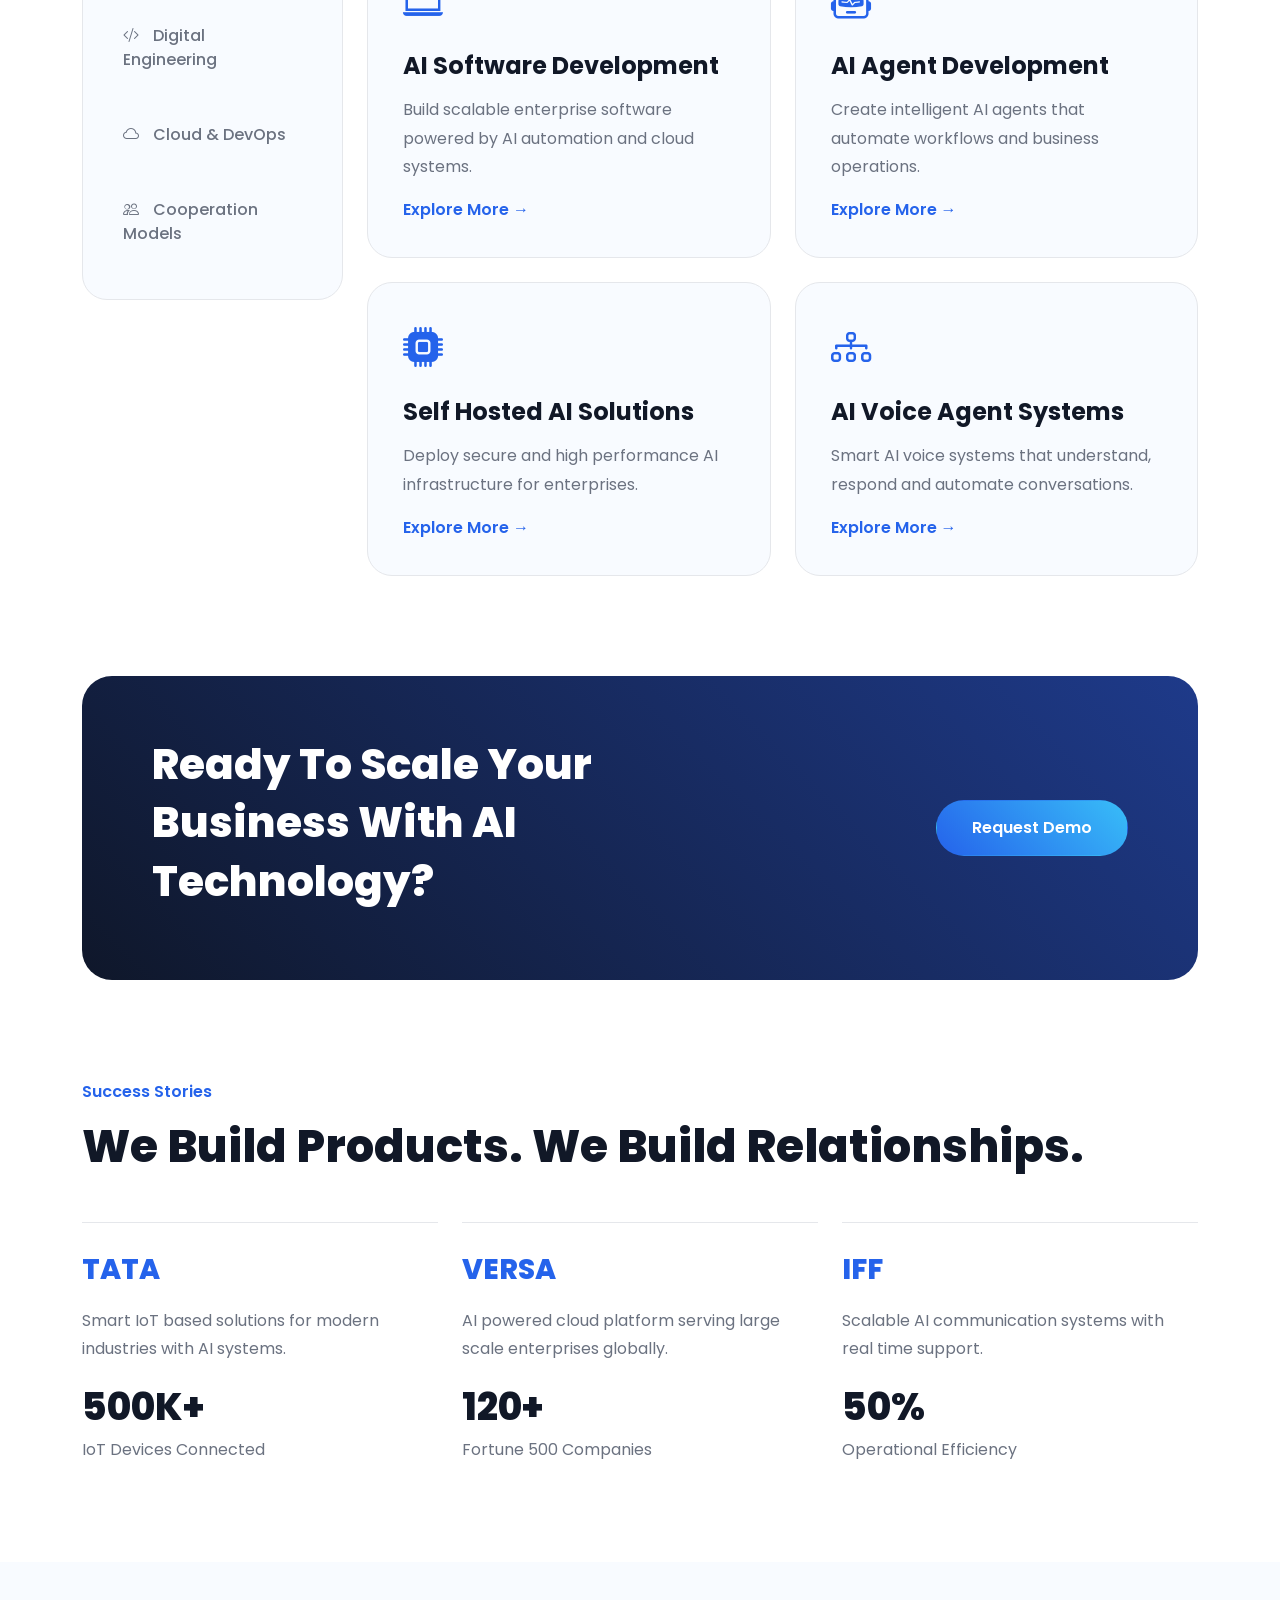
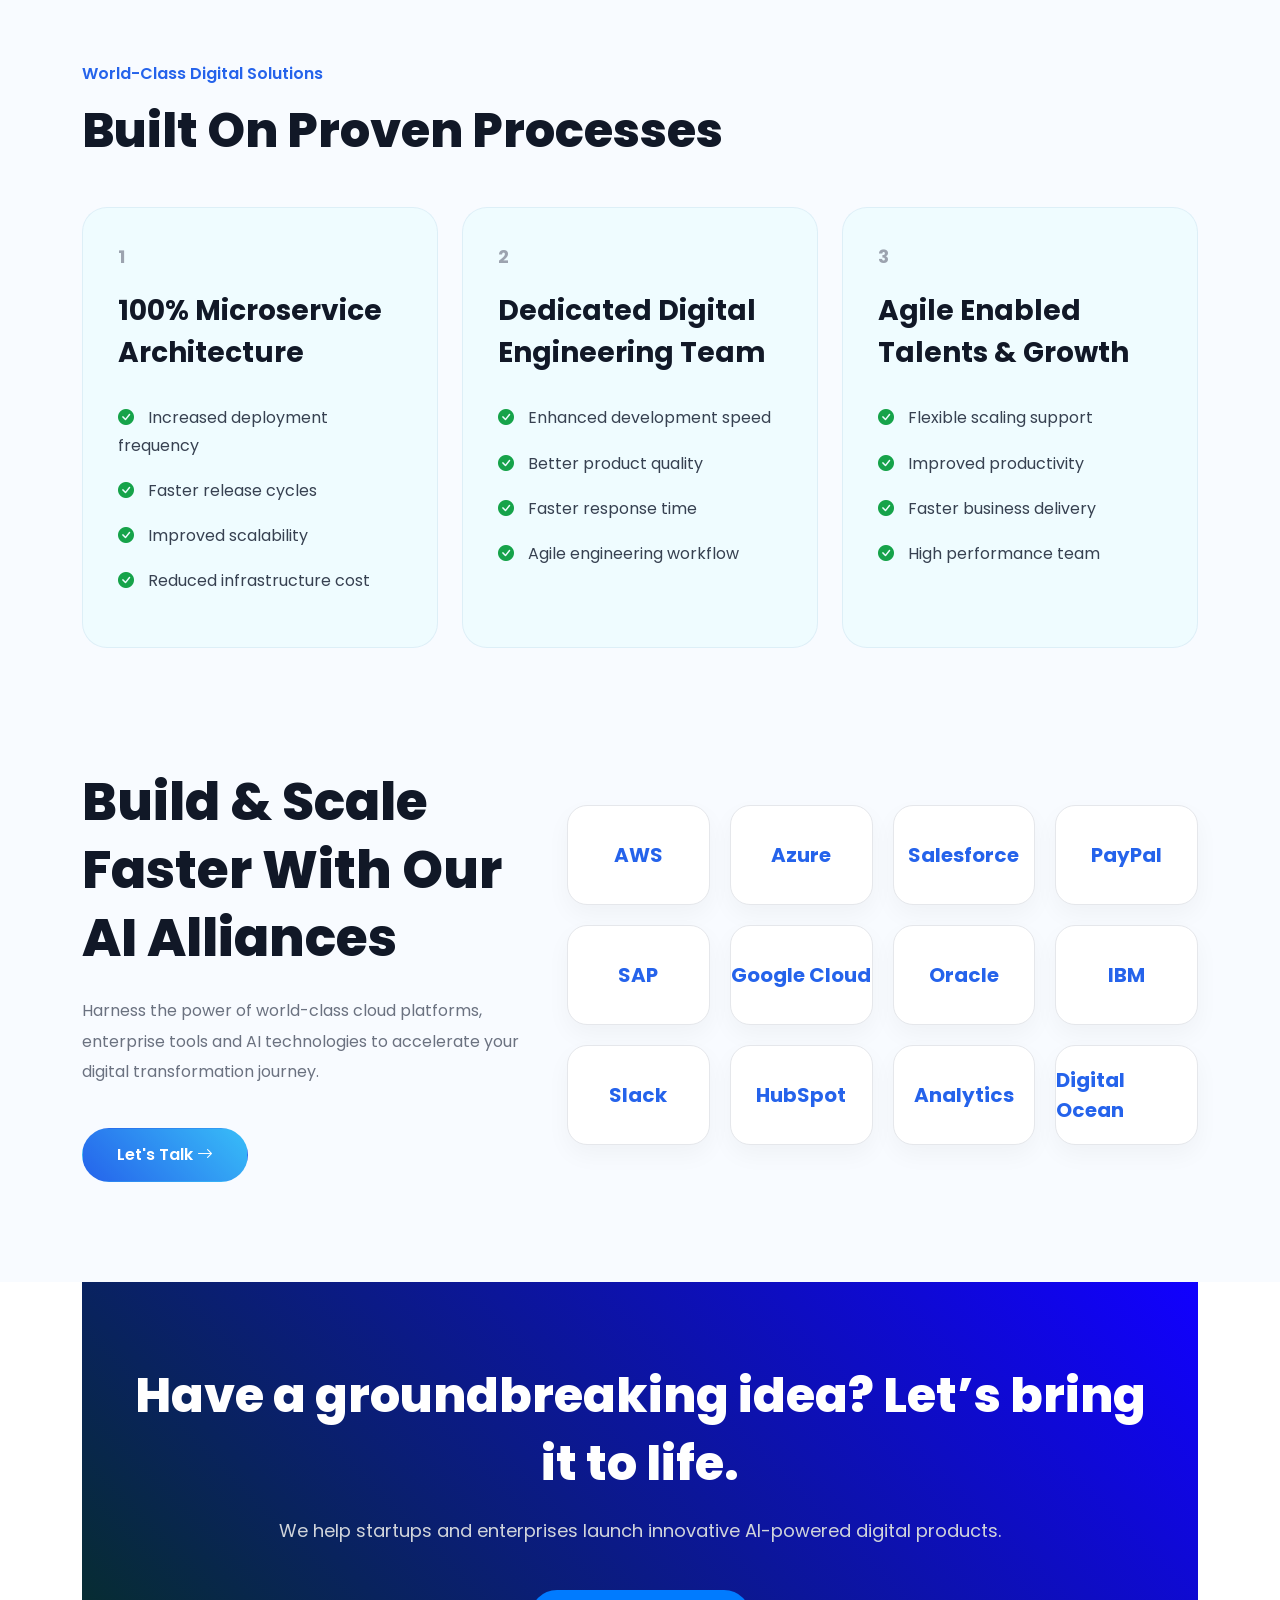
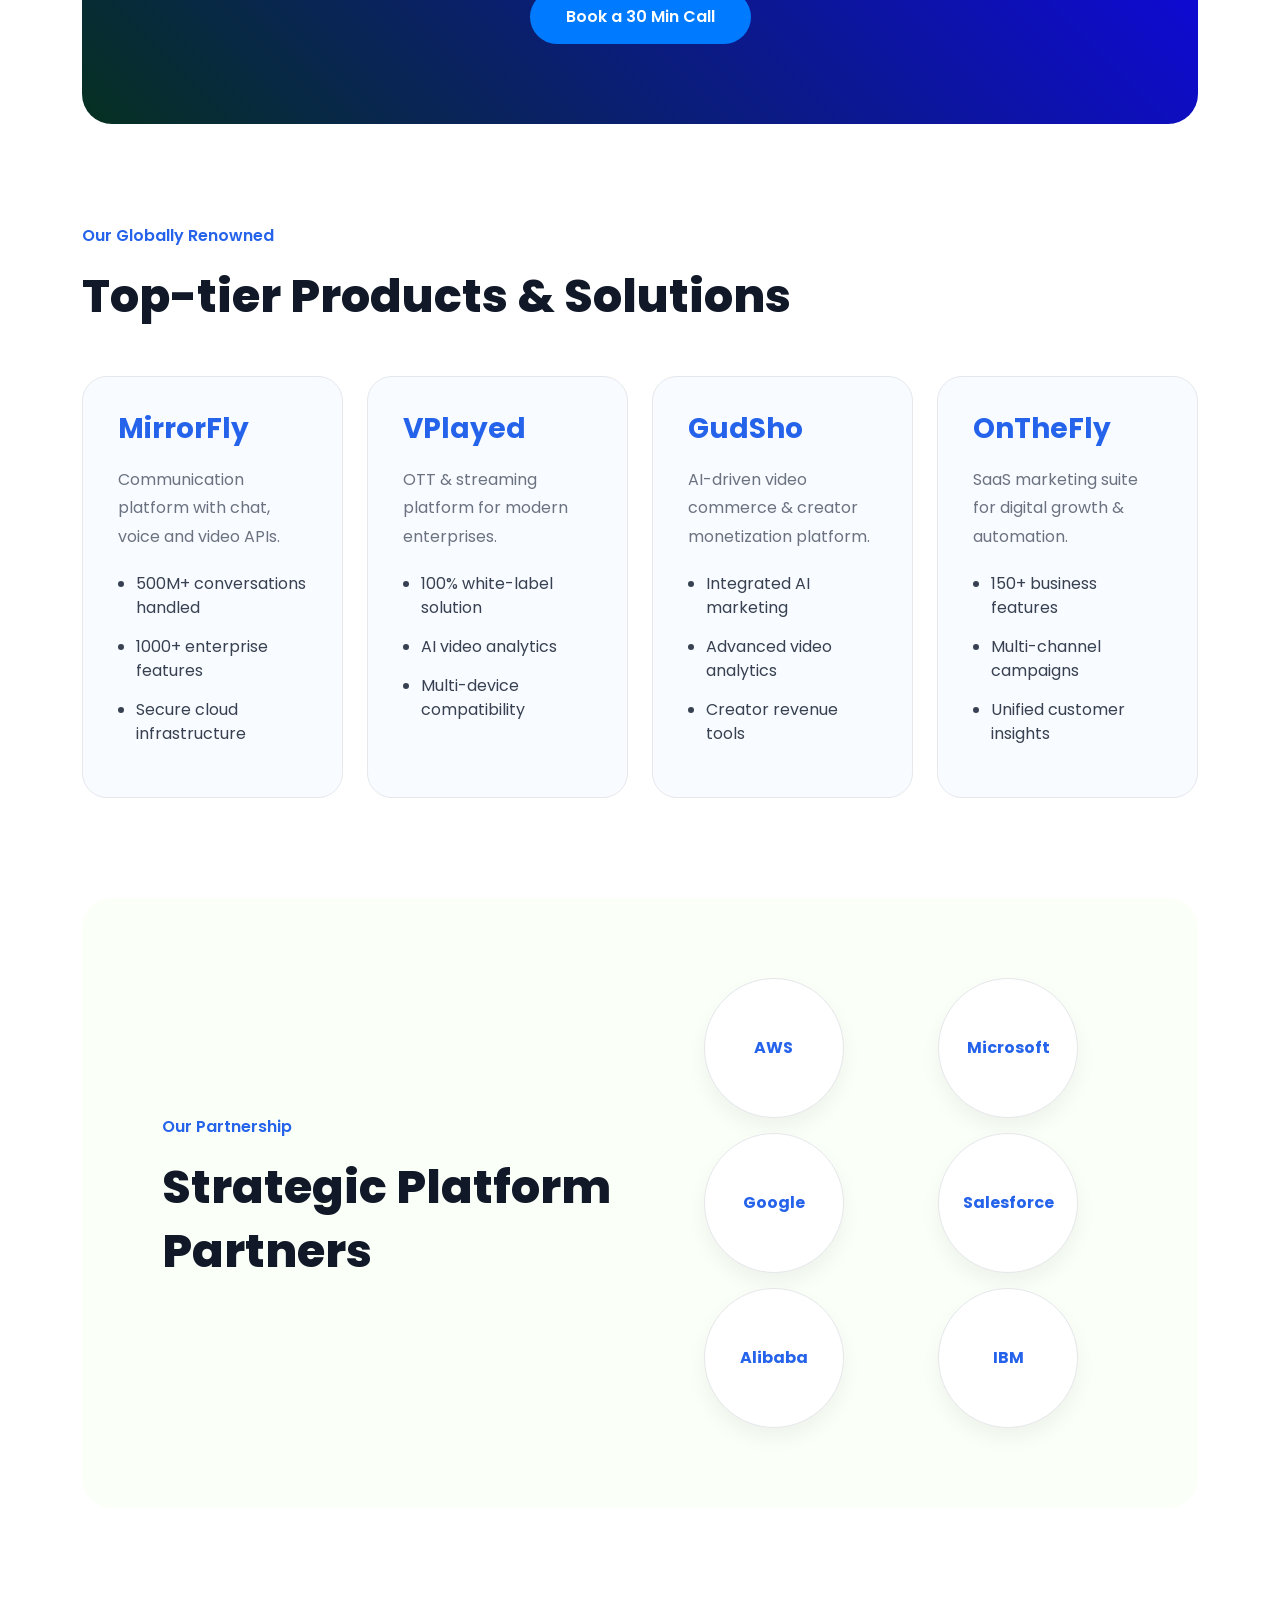
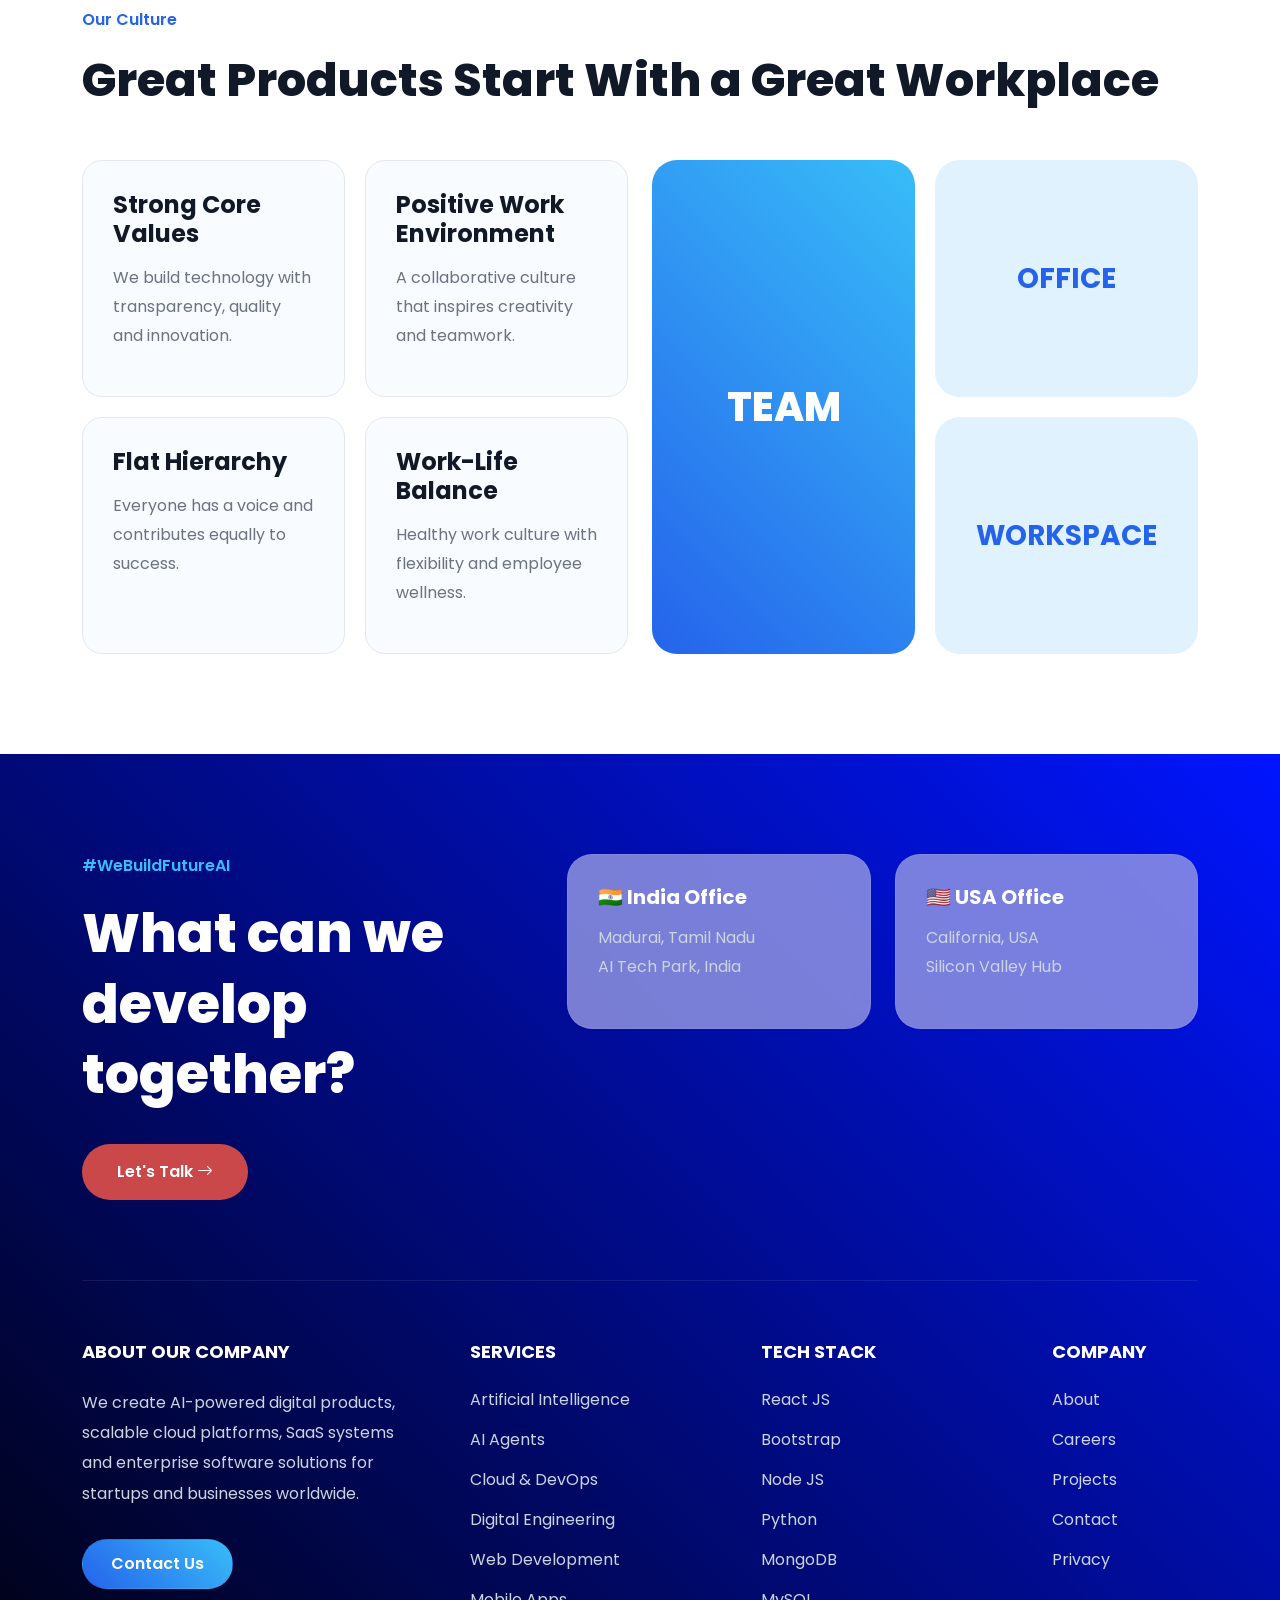
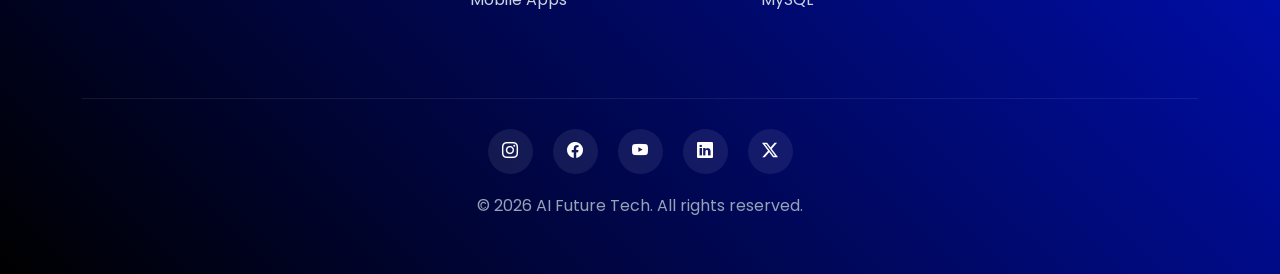
==== commit 9b77a7fb: "Update index.html" ====
--- a/index.html
+++ b/index.html
@@ -662,7 +662,7 @@
 
                             <p>
                                 Smart IoT based solutions for modern industries
-                                with AI powered automation systems.
+                                with AI systems.
                             </p>
 
                             <h4>500K+</h4>
@@ -700,7 +700,7 @@
 
                             <p>
                                 Scalable AI communication systems
-                                with real time automation support.
+                                with real time support.
                             </p>
 
                             <h4>50%</h4>
--- a/style.css
+++ b/style.css
@@ -11,7 +11,7 @@
 body {
     font-family: 'Poppins', sans-serif;
     background: #f5f9ff;
-    overflow-x: hidden;
+    overflow-x:hidden !important;
     max-width: 100%;
 }
 
@@ -194,8 +194,11 @@
     opacity: 0.2;
     position: absolute;
     top: -50px;
-    right: -100px;
+
+    right: 0;
+
     max-width: 100%;
+    overflow: hidden;
 }
 
 
@@ -208,6 +211,7 @@
     border-radius: 30px;
     position: relative;
     z-index: 10;
+    overflow: hidden;
 }
 
 .top-dots {
@@ -246,11 +250,14 @@
 .chart-bars {
     display: flex;
     align-items: end;
-    gap: 15px;
+    gap: 8px;
+    width: 100%;
+    overflow: hidden;
 }
 
 .bar {
-    width: 50px;
+    width: 100%;
+    max-width: 40px;
     border-radius: 12px 12px 0 0;
     background: linear-gradient(45deg, #2563eb, #38bdf8);
 }
@@ -409,7 +416,7 @@
 }
 
 .grid-card:hover {
-    transform: scale(1.05);
+    transform: translateY(-8px);
 }
 
 .dark-card {
@@ -643,7 +650,7 @@
 .cta-box {
     margin-top: 100px;
     background: linear-gradient(45deg, #0f172a, #1e3a8a);
-    padding: 50px;
+    padding: 60px 70px;
     border-radius: 30px;
 }
 
@@ -732,7 +739,7 @@
     }
 
     .cta-box {
-        padding: 35px 25px;
+        padding: 30px 20px;
     }
 
     .award-card {
@@ -892,8 +899,10 @@
         font-size: 38px;
     }
 
-    .logo-grid {
-        grid-template-columns: repeat(3, 1fr);
+    .logo-box {
+        overflow-wrap: break-word;
+        word-break: break-word;
+        font-size: 16px;
     }
 
 }
@@ -1429,3 +1438,21 @@
         margin-top: 20px;
     }
 }
+
+@media(max-width:991px) {
+
+    .nav-btn {
+        display: block;
+        width: fit-content;
+        margin: 20px auto 0;
+    }
+
+}
+
+@media(max-width:576px) {
+
+    .circle-bg {
+        right: -40px;
+    }
+
+}
